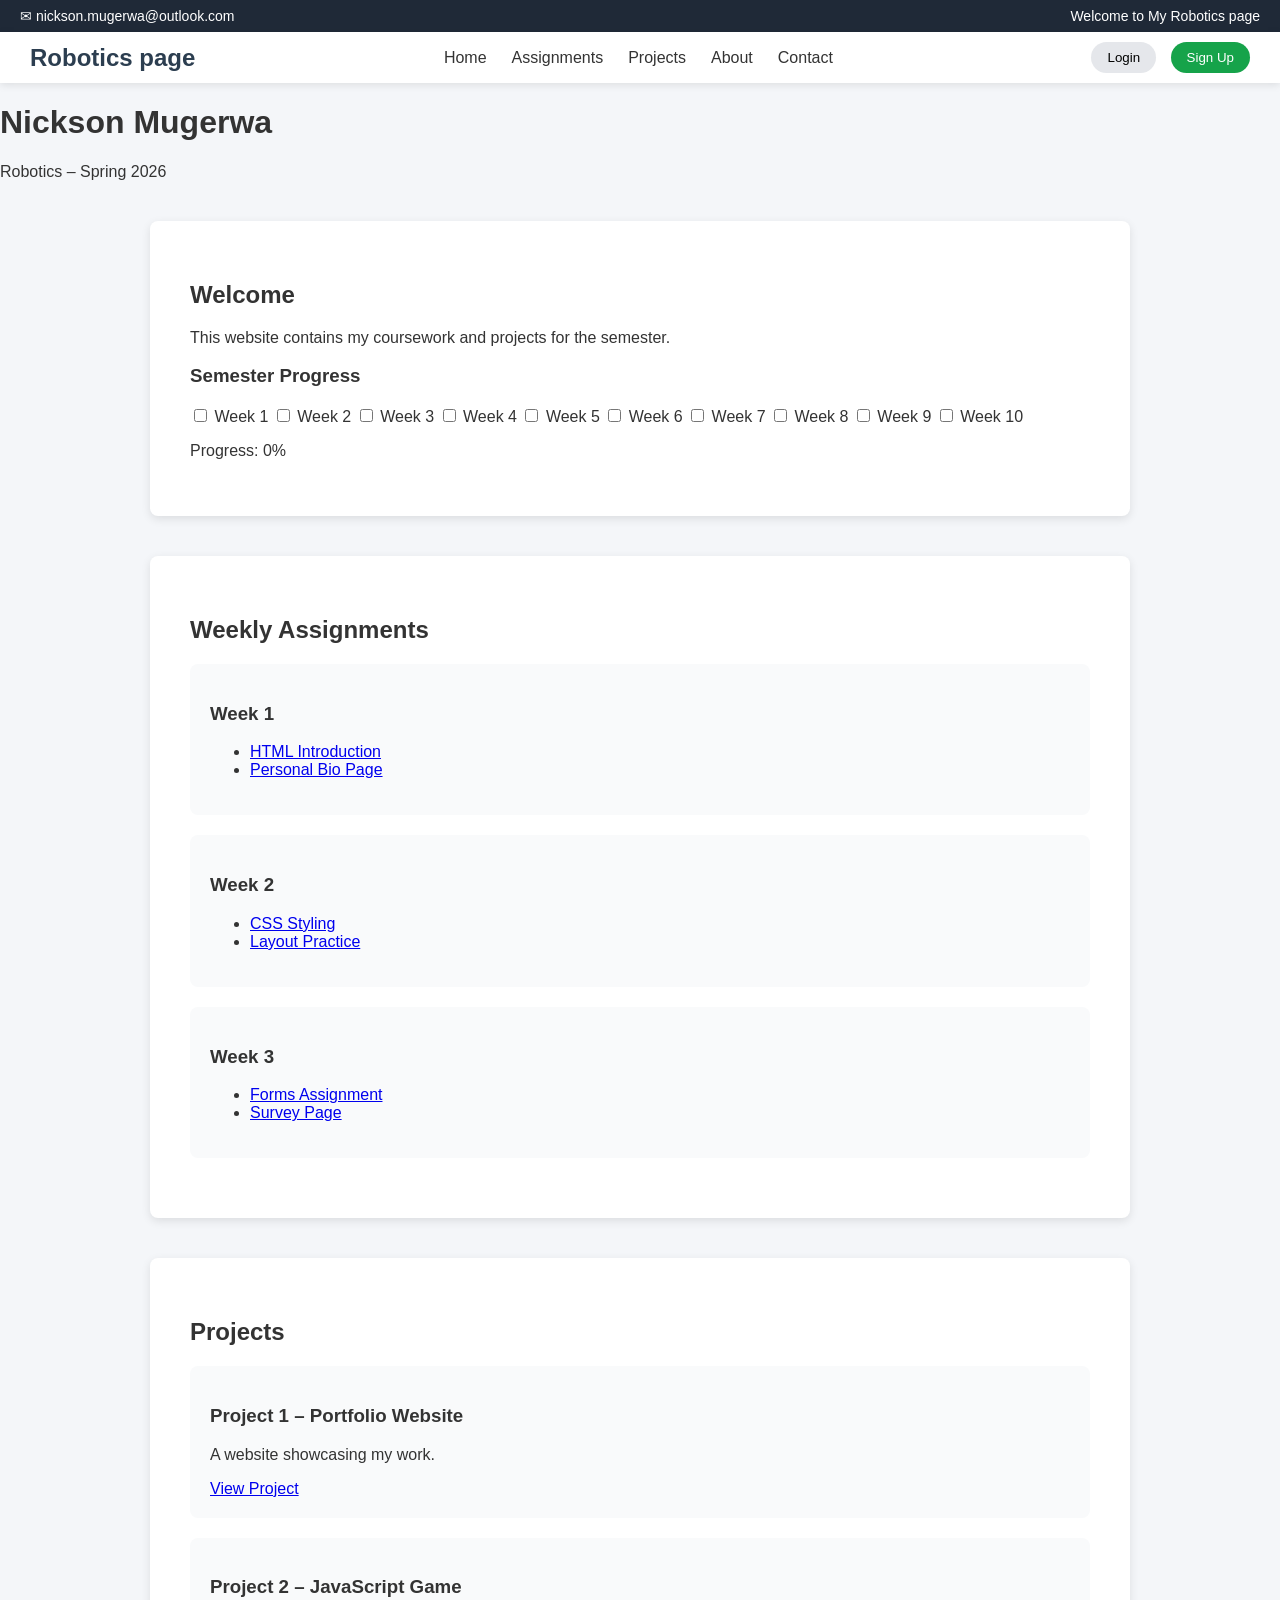
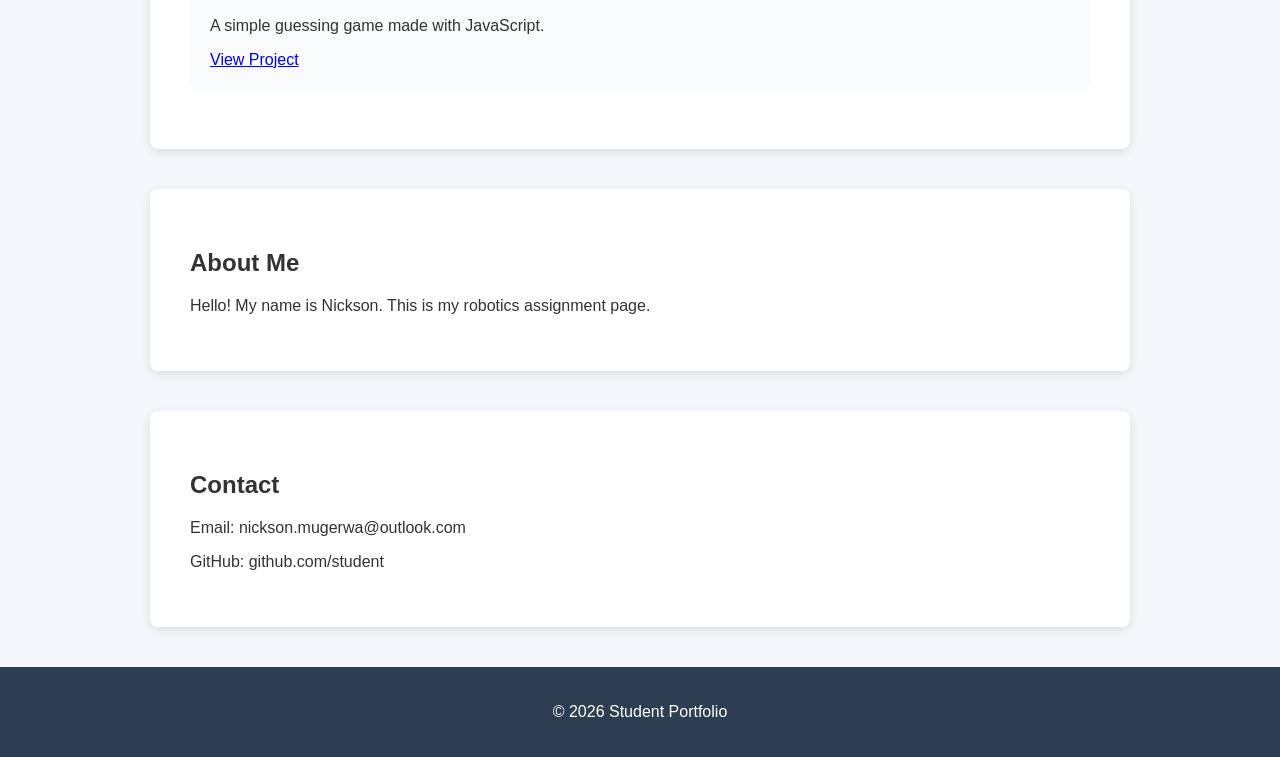
==== index.html @ eab3a50a "Update index.html" ====
<!DOCTYPE html>
<html lang="en">

<head>
<meta charset="UTF-8">
<meta name="viewport" content="width=device-width, initial-scale=1.0">

<title>Student Semester Portfolio</title>

<link rel="stylesheet" href="styles.css">

<link href="https://fonts.googleapis.com/css2?family=Poppins:wght@300;400;600&display=swap" rel="stylesheet">

</head>

<body>

<!-- Top Info Bar -->

<div class="top-bar">
<!--<span>📞 +1 222 467 513</span>-->
<span>✉ nickson.mugerwa@outlook.com</span>
<span class="welcome">Welcome to My Robotics page</span>
</div>


<!-- Main Navigation Bar -->

<nav class="main-nav">

<div class="nav-left">
<h2 class="logo">Robotics page</h2>
</div>

<ul class="nav-menu">
<li><a href="#home">Home</a></li>
<li><a href="#assignments">Assignments</a></li>
<li><a href="#projects">Projects</a></li>
<li><a href="#about">About</a></li>
<li><a href="#contact">Contact</a></li>
</ul>

<div class="nav-right">
<button class="login">Login</button>
<button class="signup">Sign Up</button>
</div>

</nav>


<!-- Header -->

<header>

<h1>Nickson Mugerwa</h1>
<p>Robotics – Spring 2026</p>

</header>



<!-- Home Section -->

<section id="home">

<h2>Welcome</h2>

<p>This website contains my coursework and projects for the semester.</p>

<div class="progress-box">

<h3>Semester Progress</h3>

<label><input type="checkbox" class="progress"> Week 1</label>
<label><input type="checkbox" class="progress"> Week 2</label>
<label><input type="checkbox" class="progress"> Week 3</label>
<label><input type="checkbox" class="progress"> Week 4</label>
<label><input type="checkbox" class="progress"> Week 5</label>
<label><input type="checkbox" class="progress"> Week 6</label>
<label><input type="checkbox" class="progress"> Week 7</label>
<label><input type="checkbox" class="progress"> Week 8</label>
<label><input type="checkbox" class="progress"> Week 9</label>
<label><input type="checkbox" class="progress"> Week 10</label>
  
<p id="progressText">Progress: 0%</p>

</div>

</section>



<!-- Assignments -->

<section id="assignments">

<h2>Weekly Assignments</h2>

<div class="assignment">

<h3>Week 1</h3>

<ul>
<li><a href="#">HTML Introduction</a></li>
<li><a href="#">Personal Bio Page</a></li>
</ul>

</div>


<div class="assignment">

<h3>Week 2</h3>

<ul>
<li><a href="#">CSS Styling</a></li>
<li><a href="#">Layout Practice</a></li>
</ul>

</div>


<div class="assignment">

<h3>Week 3</h3>

<ul>
<li><a href="#">Forms Assignment</a></li>
<li><a href="#">Survey Page</a></li>
</ul>

</div>

</section>



<!-- Projects -->

<section id="projects">

<h2>Projects</h2>

<div class="project">

<h3>Project 1 – Portfolio Website</h3>

<p>A website showcasing my work.</p>

<a href="#">View Project</a>

</div>


<div class="project">

<h3>Project 2 – JavaScript Game</h3>

<p>A simple guessing game made with JavaScript.</p>

<a href="#">View Project</a>

</div>

</section>



<!-- About -->

<section id="about">

<h2>About Me</h2>

<p>
Hello! My name is Nickson.
This is my robotics assignment page.
</p>

</section>



<!-- Contact -->

<section id="contact">

<h2>Contact</h2>

<p>Email: nickson.mugerwa@outlook.com</p>
<p>GitHub: github.com/student</p>

</section>



<!-- Footer -->

<footer>

<p>© 2026 Student Portfolio</p>

</footer>



<script src="script.js"></script>

</body>

</html>
---- styles.css ----
body{
font-family: Arial, sans-serif;
margin:0;
background:#f4f6f9;
color:#333;
}

/* Top info bar */

.top-bar{
background:#1f2937;
color:white;
padding:8px 20px;
display:flex;
justify-content:space-between;
font-size:14px;
}

/* Main navigation */

.main-nav{
display:flex;
align-items:center;
justify-content:space-between;
background:white;
padding:10px 30px;
box-shadow:0 2px 8px rgba(0,0,0,0.1);
}

/* Logo */

.logo{
color:#2c3e50;
margin:0;
}

/* Menu */

.nav-menu{
list-style:none;
display:flex;
gap:25px;
margin:0;
padding:0;
}

.nav-menu a{
text-decoration:none;
color:#333;
font-weight:500;
}

.nav-menu a:hover{
color:#2563eb;
}

/* Right buttons */

.nav-right button{
margin-left:10px;
padding:8px 16px;
border:none;
border-radius:20px;
cursor:pointer;
}

.login{
background:#e5e7eb;
}

.signup{
background:#16a34a;
color:white;
}

/* Sections */

section{
padding:40px;
max-width:900px;
margin:40px auto;
background:white;
border-radius:8px;
box-shadow:0 3px 10px rgba(0,0,0,0.1);
}

/* Cards */

.assignment, .project{
background:#f9fafb;
padding:20px;
margin-bottom:20px;
border-radius:8px;
}

/* Footer */

footer{
text-align:center;
padding:20px;
background:#2c3e50;
color:white;
margin-top:40px;
}
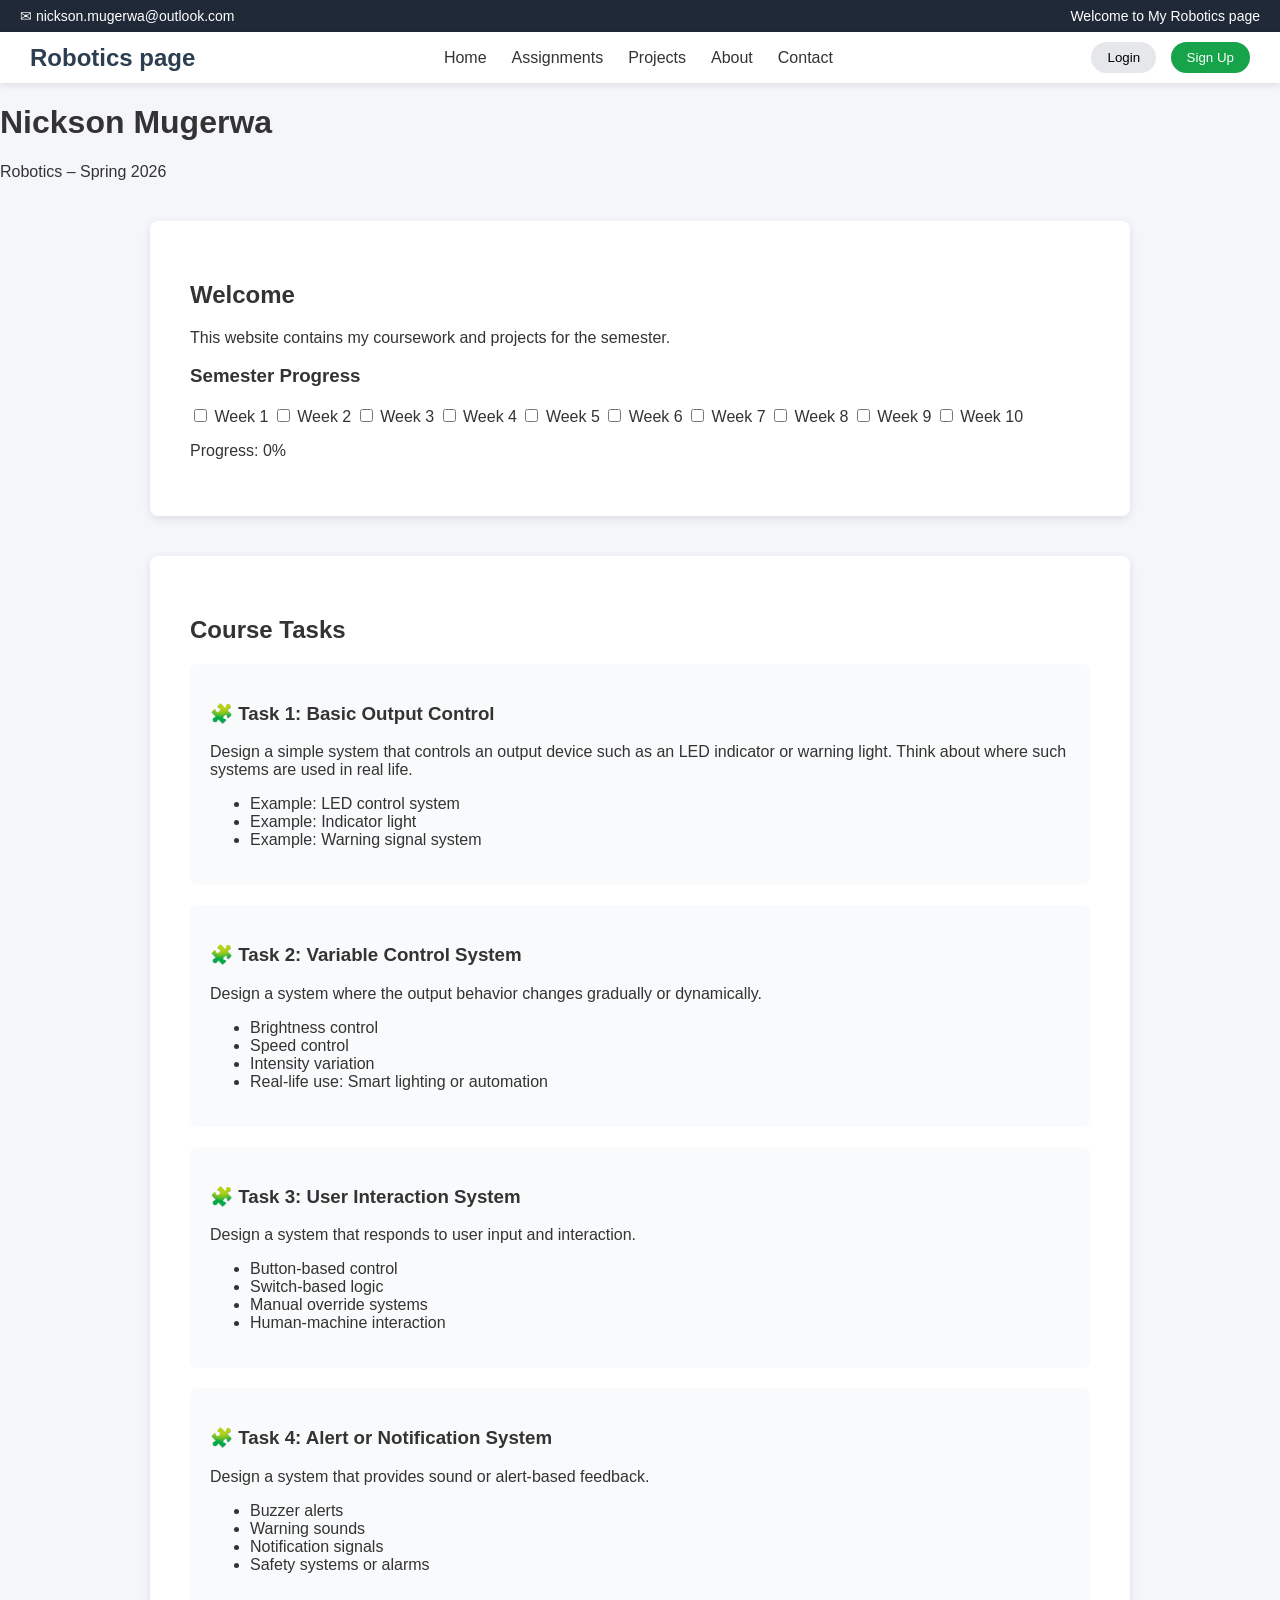
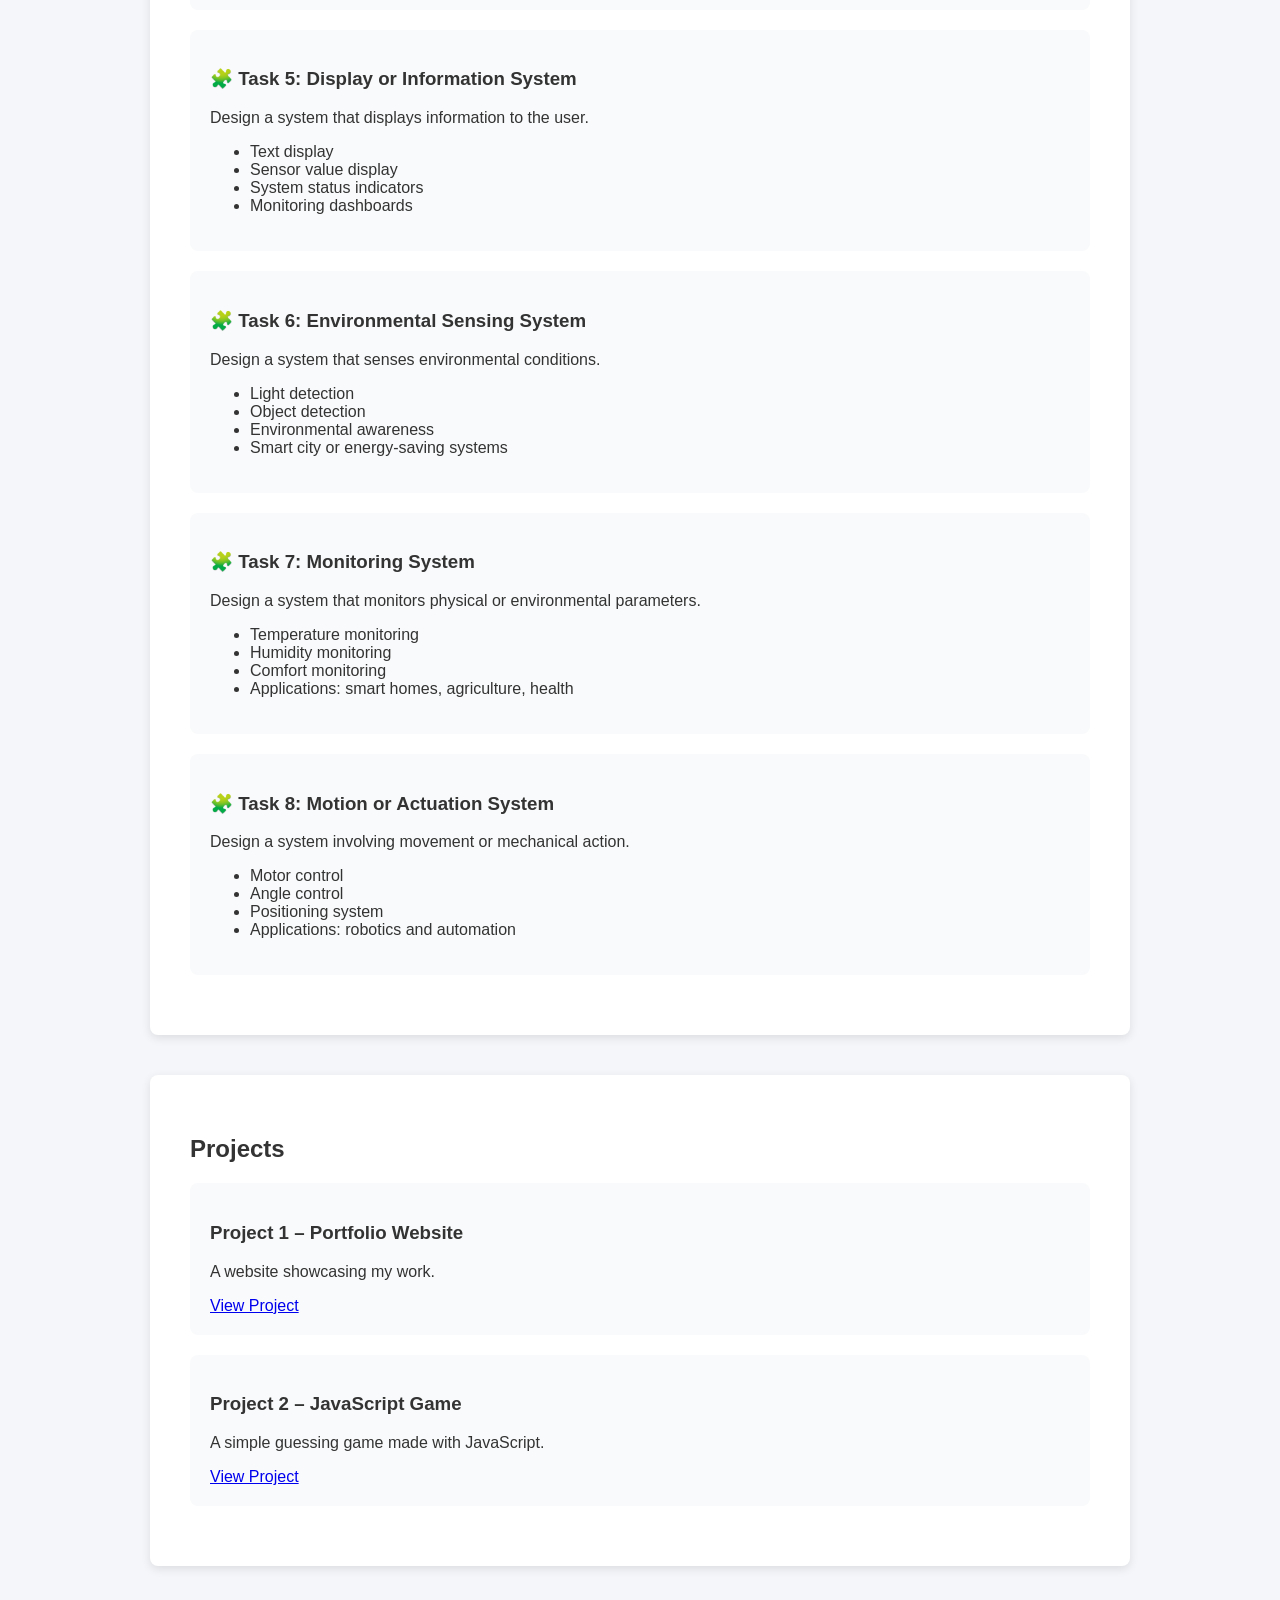
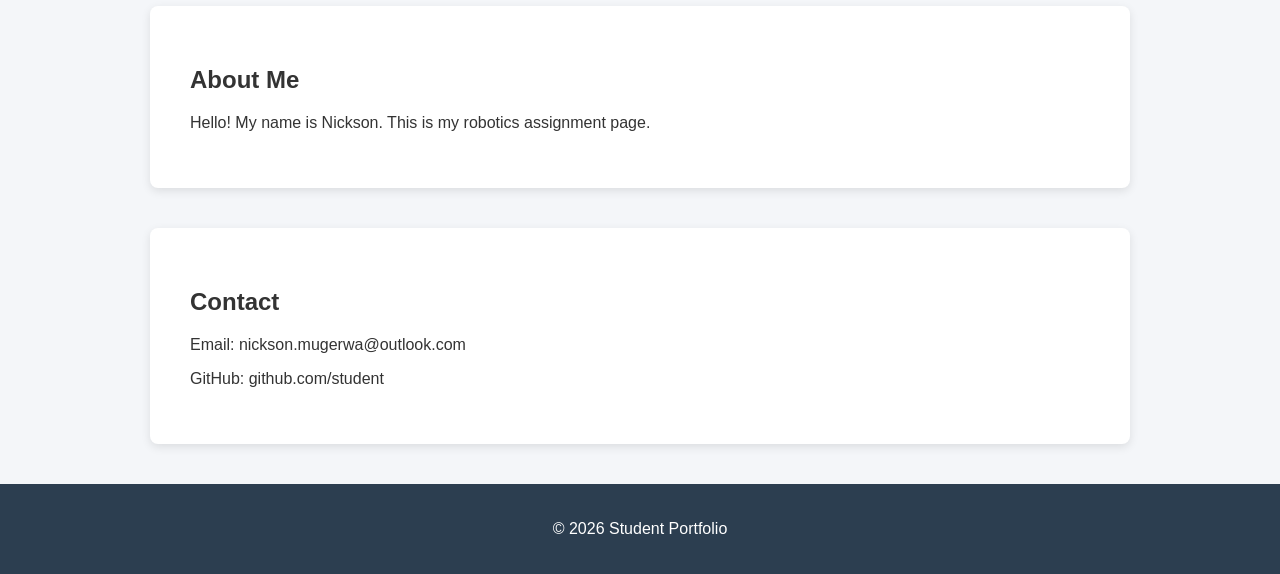
==== commit 671bd329: "Update index.html" ====
--- a/index.html
+++ b/index.html
@@ -94,45 +94,159 @@
 
 <section id="assignments">
 
-<h2>Weekly Assignments</h2>
-
-<div class="assignment">
-
-<h3>Week 1</h3>
-
-<ul>
-<li><a href="#">HTML Introduction</a></li>
-<li><a href="#">Personal Bio Page</a></li>
-</ul>
-
-</div>
-
-
-<div class="assignment">
-
-<h3>Week 2</h3>
-
-<ul>
-<li><a href="#">CSS Styling</a></li>
-<li><a href="#">Layout Practice</a></li>
-</ul>
-
-</div>
-
-
-<div class="assignment">
-
-<h3>Week 3</h3>
-
-<ul>
-<li><a href="#">Forms Assignment</a></li>
-<li><a href="#">Survey Page</a></li>
-</ul>
-
-</div>
-
-</section>
-
+<h2>Course Tasks</h2>
+
+<div class="assignment">
+
+<h3>🧩 Task 1: Basic Output Control</h3>
+
+<p>
+Design a simple system that controls an output device such as an LED indicator or warning light.
+Think about where such systems are used in real life.
+</p>
+
+<ul>
+<li>Example: LED control system</li>
+<li>Example: Indicator light</li>
+<li>Example: Warning signal system</li>
+</ul>
+
+</div>
+
+
+
+<div class="assignment">
+
+<h3>🧩 Task 2: Variable Control System</h3>
+
+<p>
+Design a system where the output behavior changes gradually or dynamically.
+</p>
+
+<ul>
+<li>Brightness control</li>
+<li>Speed control</li>
+<li>Intensity variation</li>
+<li>Real-life use: Smart lighting or automation</li>
+</ul>
+
+</div>
+
+
+
+<div class="assignment">
+
+<h3>🧩 Task 3: User Interaction System</h3>
+
+<p>
+Design a system that responds to user input and interaction.
+</p>
+
+<ul>
+<li>Button-based control</li>
+<li>Switch-based logic</li>
+<li>Manual override systems</li>
+<li>Human-machine interaction</li>
+</ul>
+
+</div>
+
+
+
+<div class="assignment">
+
+<h3>🧩 Task 4: Alert or Notification System</h3>
+
+<p>
+Design a system that provides sound or alert-based feedback.
+</p>
+
+<ul>
+<li>Buzzer alerts</li>
+<li>Warning sounds</li>
+<li>Notification signals</li>
+<li>Safety systems or alarms</li>
+</ul>
+
+</div>
+
+
+
+<div class="assignment">
+
+<h3>🧩 Task 5: Display or Information System</h3>
+
+<p>
+Design a system that displays information to the user.
+</p>
+
+<ul>
+<li>Text display</li>
+<li>Sensor value display</li>
+<li>System status indicators</li>
+<li>Monitoring dashboards</li>
+</ul>
+
+</div>
+
+
+
+<div class="assignment">
+
+<h3>🧩 Task 6: Environmental Sensing System</h3>
+
+<p>
+Design a system that senses environmental conditions.
+</p>
+
+<ul>
+<li>Light detection</li>
+<li>Object detection</li>
+<li>Environmental awareness</li>
+<li>Smart city or energy-saving systems</li>
+</ul>
+
+</div>
+
+
+
+<div class="assignment">
+
+<h3>🧩 Task 7: Monitoring System</h3>
+
+<p>
+Design a system that monitors physical or environmental parameters.
+</p>
+
+<ul>
+<li>Temperature monitoring</li>
+<li>Humidity monitoring</li>
+<li>Comfort monitoring</li>
+<li>Applications: smart homes, agriculture, health</li>
+</ul>
+
+</div>
+
+
+
+<div class="assignment">
+
+<h3>🧩 Task 8: Motion or Actuation System</h3>
+
+<p>
+Design a system involving movement or mechanical action.
+</p>
+
+<ul>
+<li>Motor control</li>
+<li>Angle control</li>
+<li>Positioning system</li>
+<li>Applications: robotics and automation</li>
+</ul>
+
+</div>
+
+</section>
 
 
 <!-- Projects -->
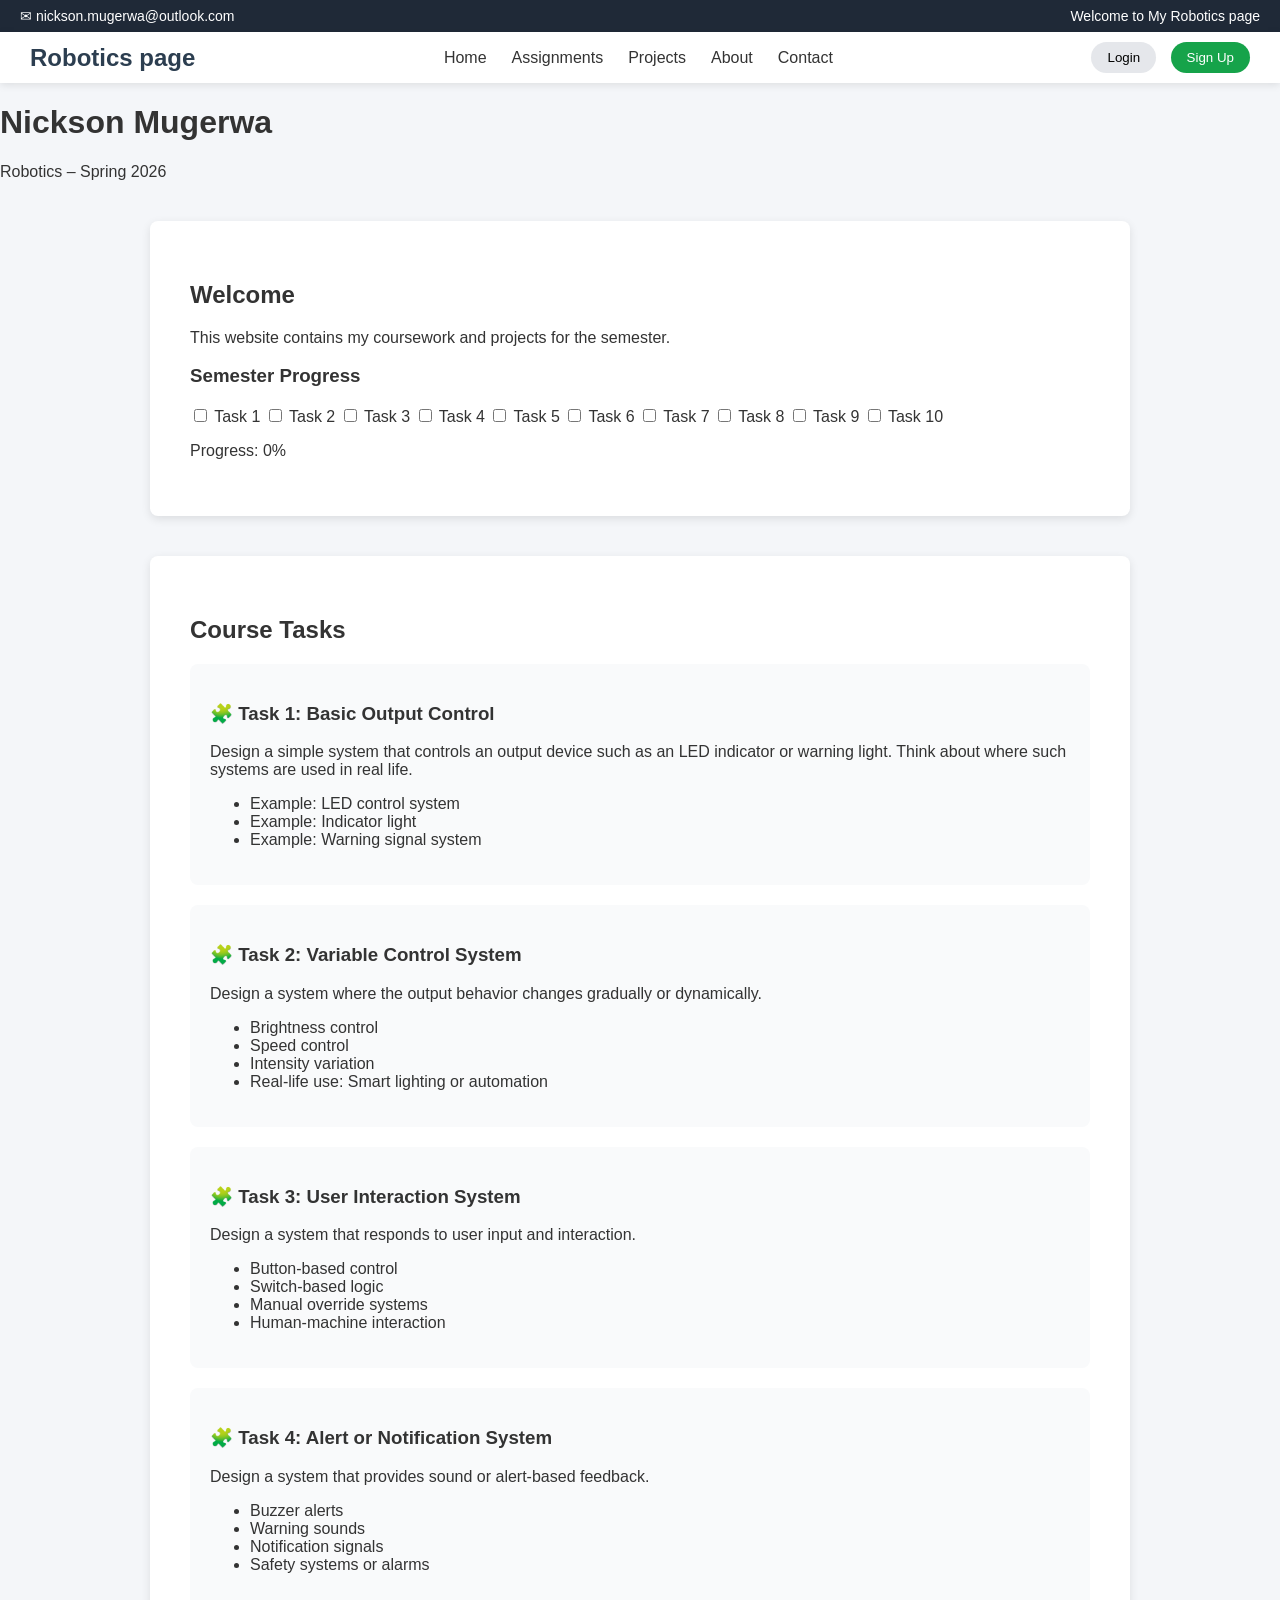
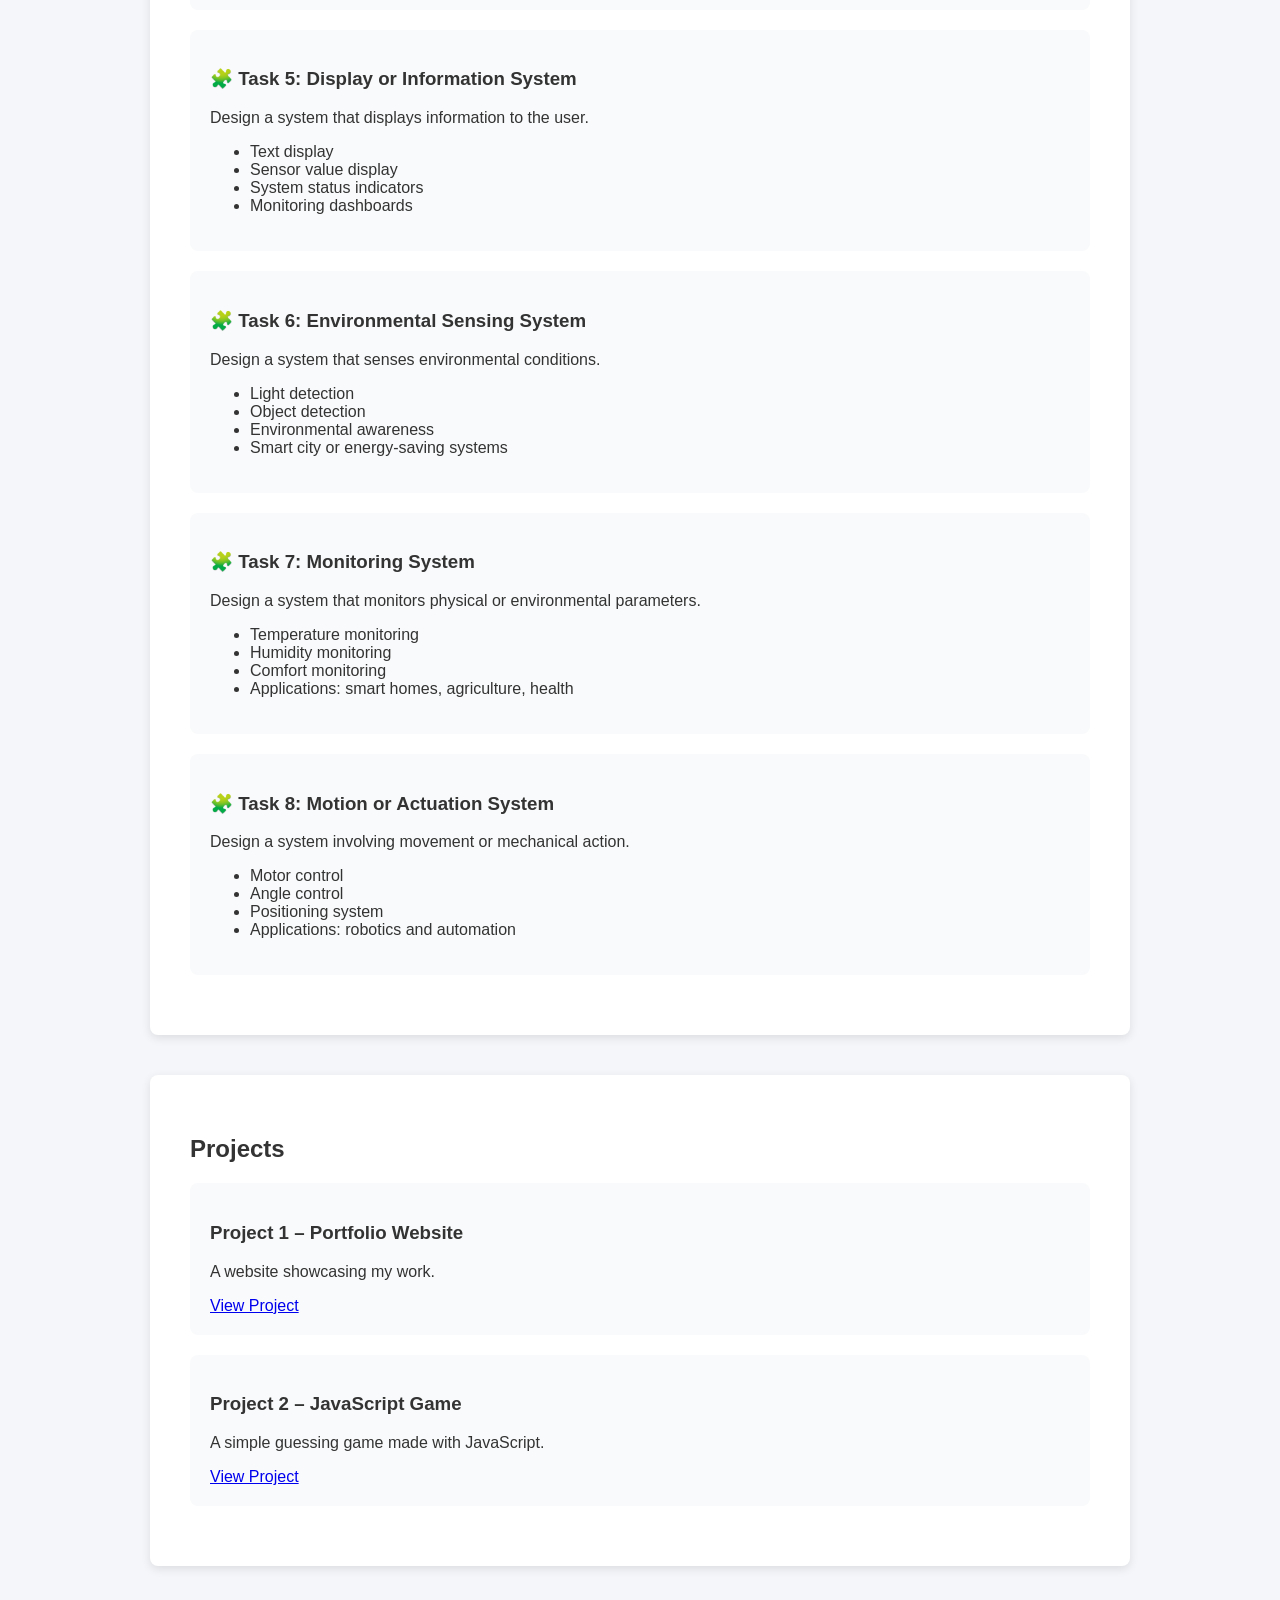
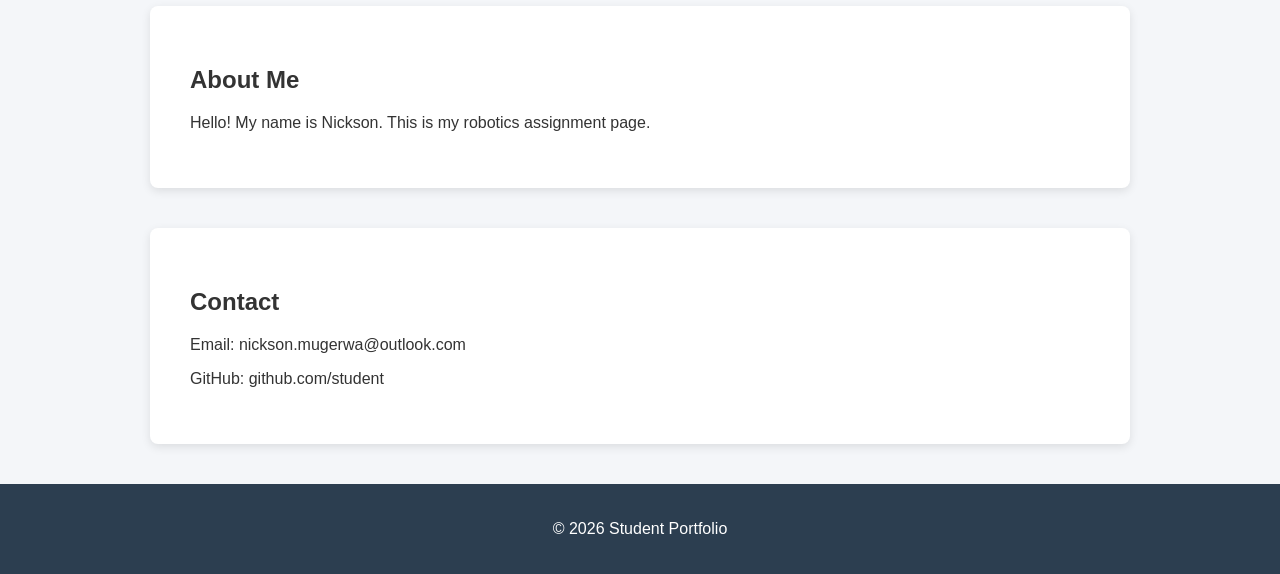
==== commit 6cd7f28f: "Update index.html" ====
--- a/index.html
+++ b/index.html
@@ -71,16 +71,16 @@
 
 <h3>Semester Progress</h3>
 
-<label><input type="checkbox" class="progress"> Week 1</label>
-<label><input type="checkbox" class="progress"> Week 2</label>
-<label><input type="checkbox" class="progress"> Week 3</label>
-<label><input type="checkbox" class="progress"> Week 4</label>
-<label><input type="checkbox" class="progress"> Week 5</label>
-<label><input type="checkbox" class="progress"> Week 6</label>
-<label><input type="checkbox" class="progress"> Week 7</label>
-<label><input type="checkbox" class="progress"> Week 8</label>
-<label><input type="checkbox" class="progress"> Week 9</label>
-<label><input type="checkbox" class="progress"> Week 10</label>
+<label><input type="checkbox" class="progress"> Task 1</label>
+<label><input type="checkbox" class="progress"> Task 2</label>
+<label><input type="checkbox" class="progress"> Task 3</label>
+<label><input type="checkbox" class="progress"> Task 4</label>
+<label><input type="checkbox" class="progress"> Task 5</label>
+<label><input type="checkbox" class="progress"> Task 6</label>
+<label><input type="checkbox" class="progress"> Task 7</label>
+<label><input type="checkbox" class="progress"> Task 8</label>
+<label><input type="checkbox" class="progress"> Task 9</label>
+<label><input type="checkbox" class="progress"> Task 10</label>
   
 <p id="progressText">Progress: 0%</p>
 
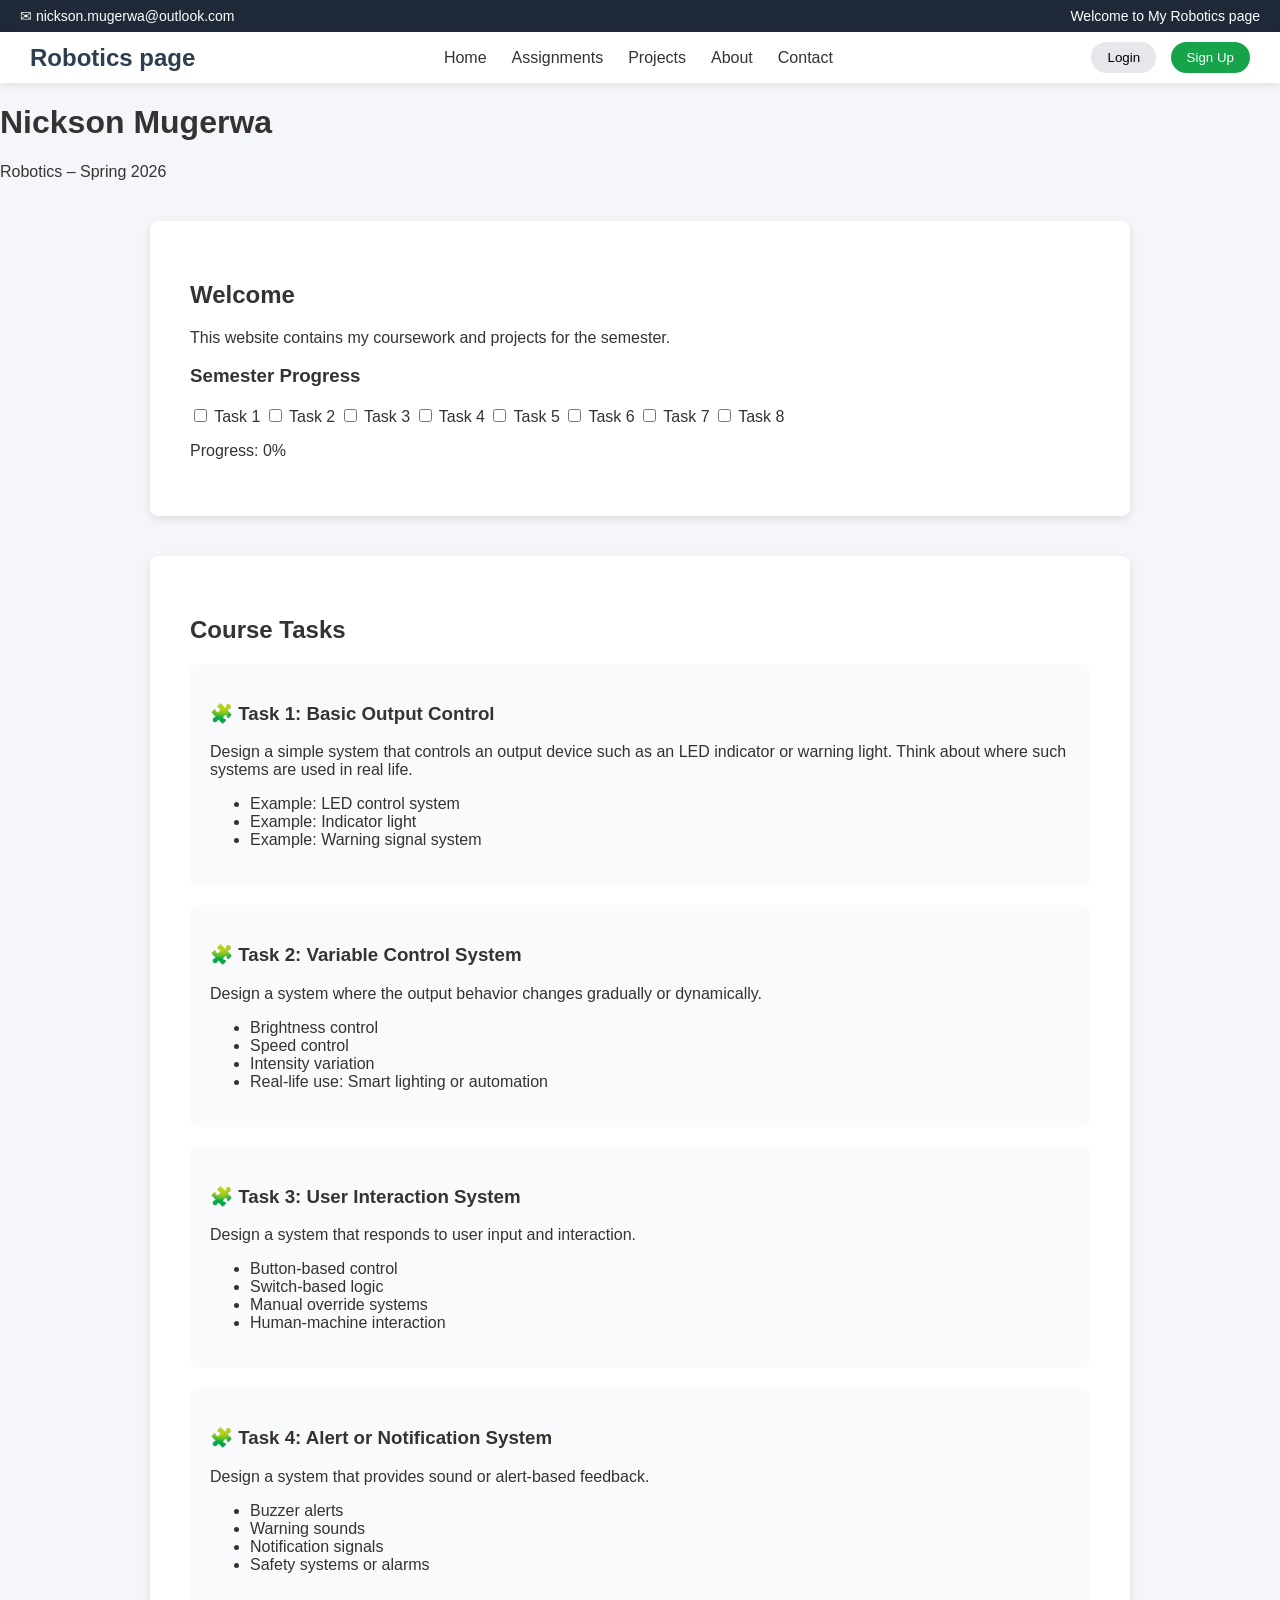
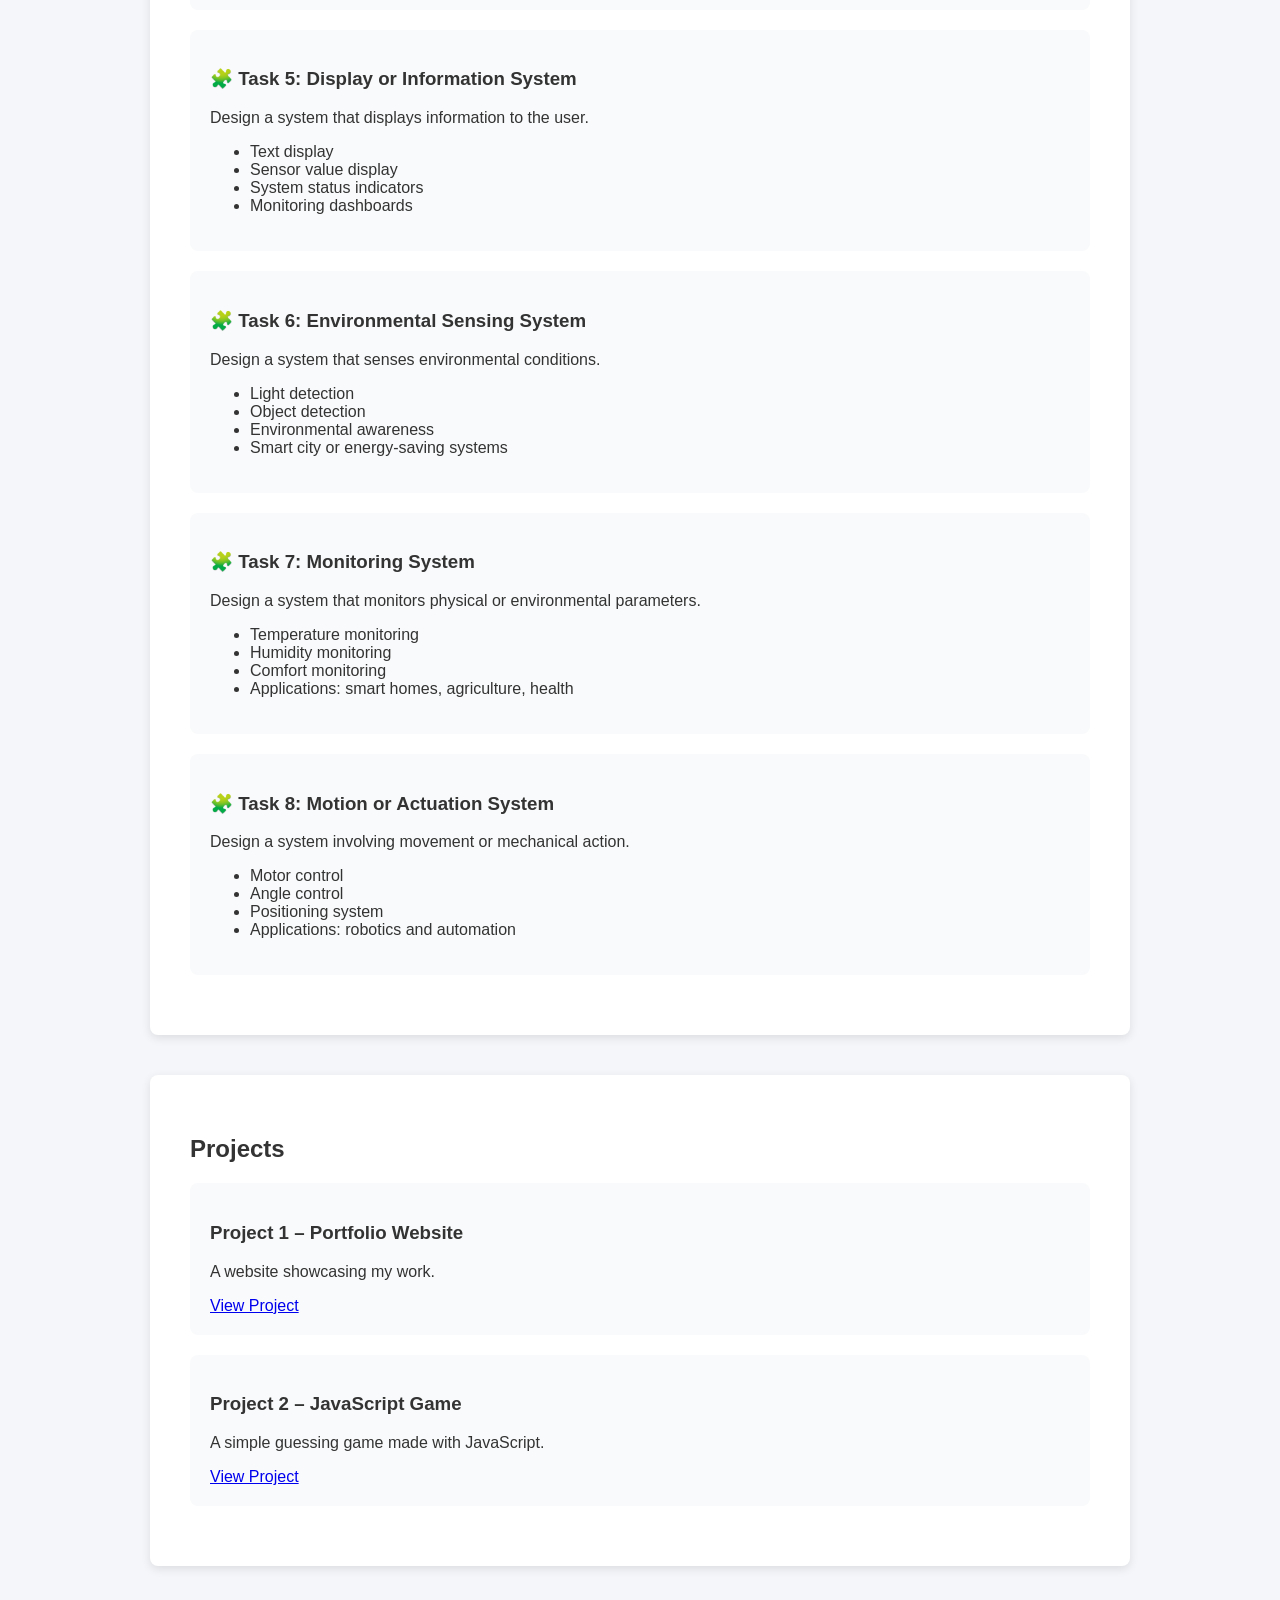
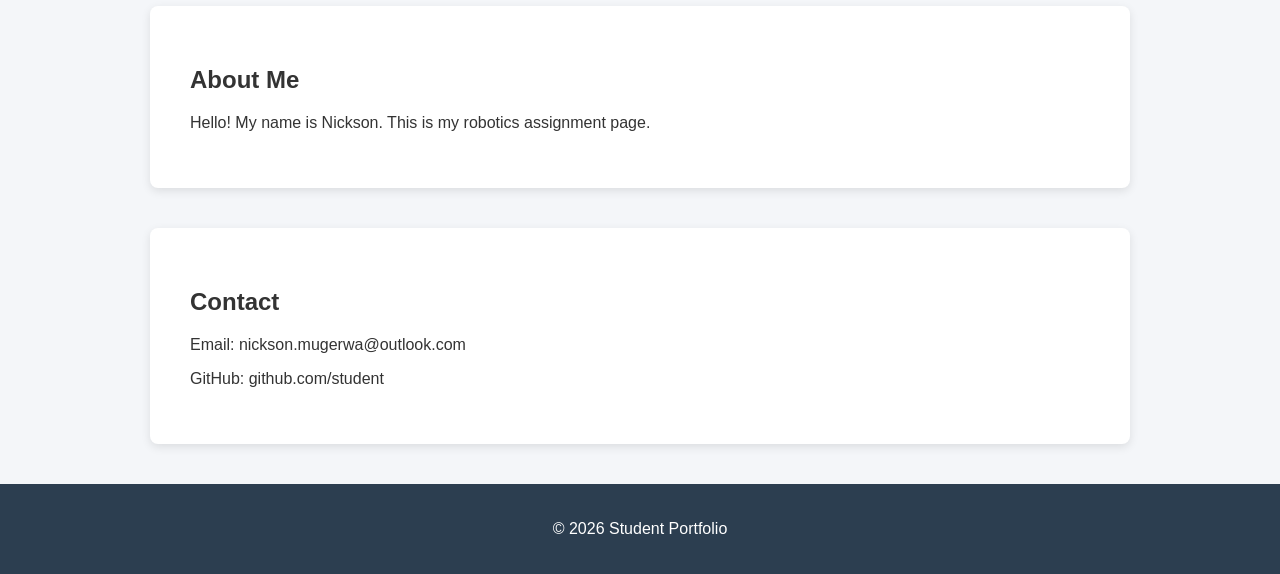
==== commit 0aaab5cb: "Update index.html" ====
--- a/index.html
+++ b/index.html
@@ -71,16 +71,14 @@
 
 <h3>Semester Progress</h3>
 
-<label><input type="checkbox" class="progress"> Task 1</label>
-<label><input type="checkbox" class="progress"> Task 2</label>
-<label><input type="checkbox" class="progress"> Task 3</label>
-<label><input type="checkbox" class="progress"> Task 4</label>
-<label><input type="checkbox" class="progress"> Task 5</label>
-<label><input type="checkbox" class="progress"> Task 6</label>
-<label><input type="checkbox" class="progress"> Task 7</label>
-<label><input type="checkbox" class="progress"> Task 8</label>
-<label><input type="checkbox" class="progress"> Task 9</label>
-<label><input type="checkbox" class="progress"> Task 10</label>
+<label><input type="checkbox" class="progress id = "week1""> Task 1</label>
+<label><input type="checkbox" class="progress"id = "week2"> Task 2</label>
+<label><input type="checkbox" class="progress" id = "week3"> Task 3</label>
+<label><input type="checkbox" class="progress" id = "week4"> Task 4</label>
+<label><input type="checkbox" class="progress" id = "week5"> Task 5</label>
+<label><input type="checkbox" class="progress" id = "week6"> Task 6</label>
+<label><input type="checkbox" class="progress" id ="week7"> Task 7</label>
+<label><input type="checkbox" class="progress" id = "week8"> Task 8</label>
   
 <p id="progressText">Progress: 0%</p>
 
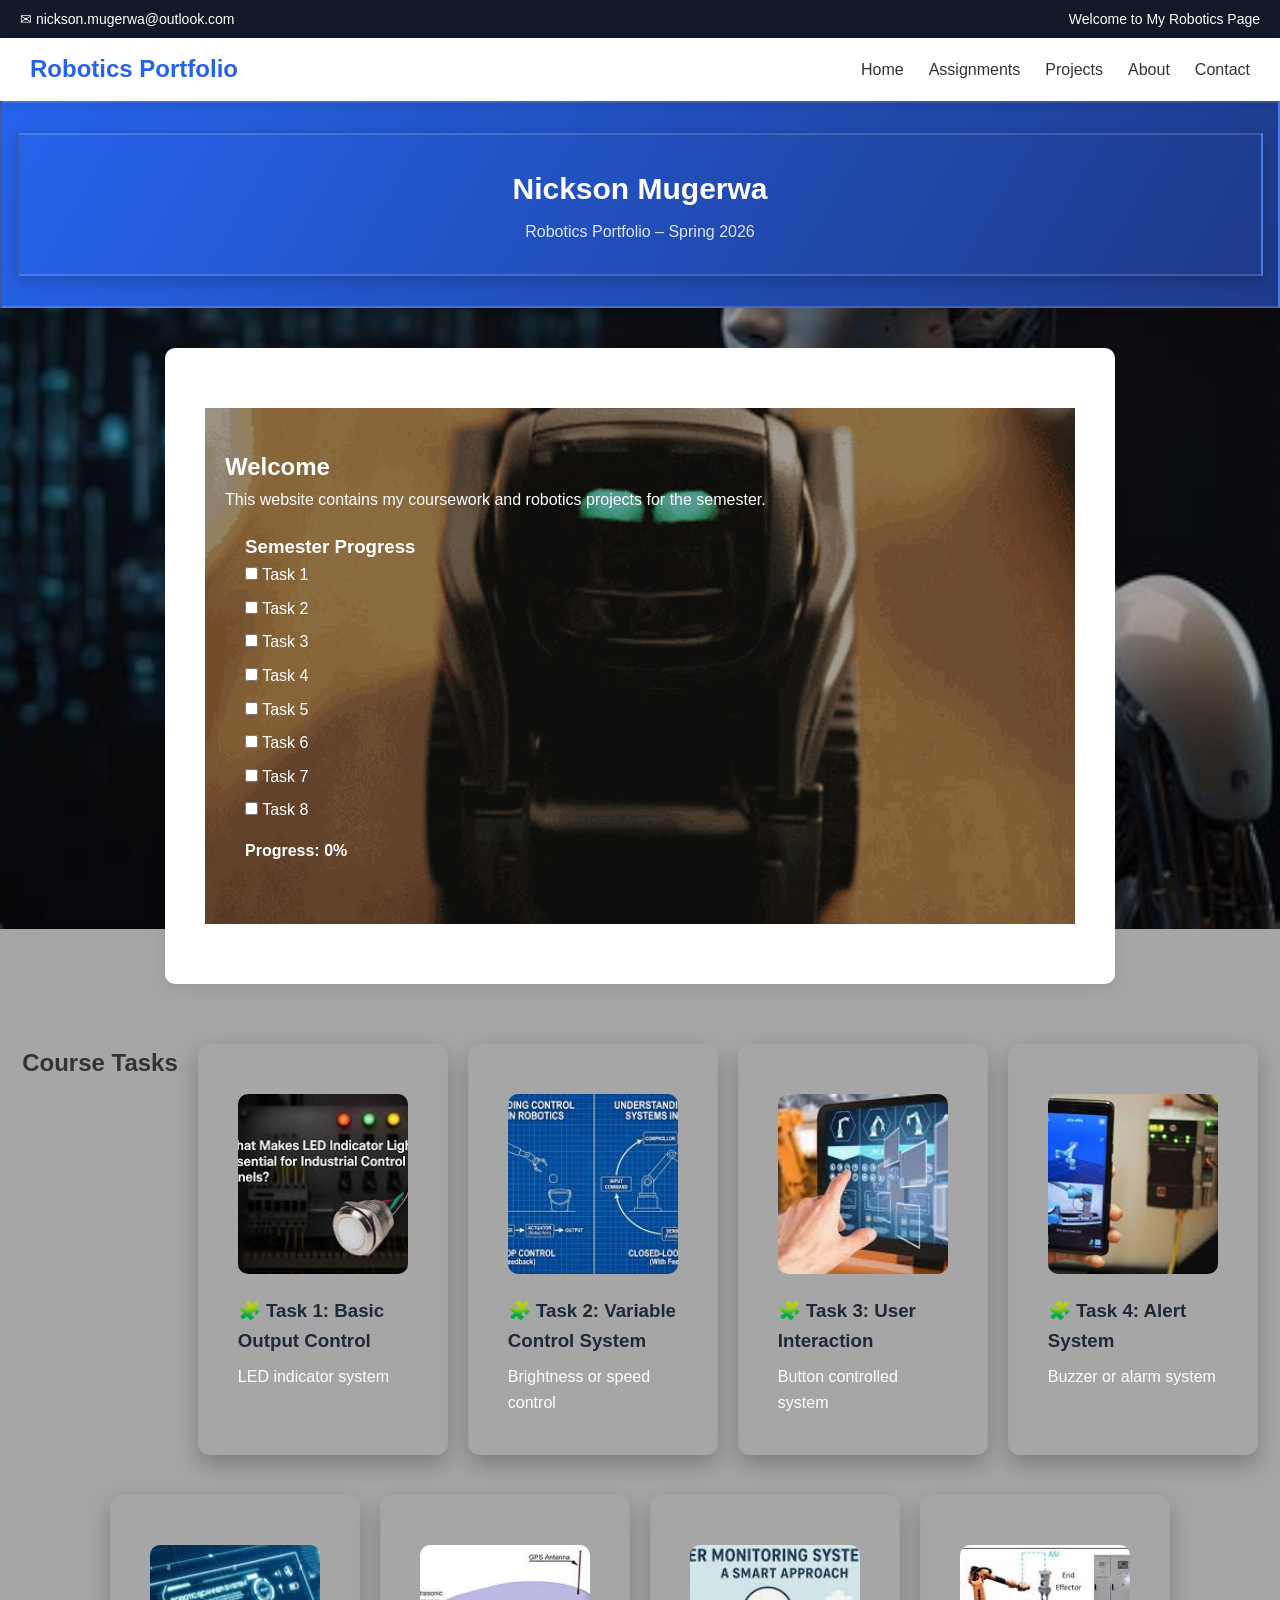
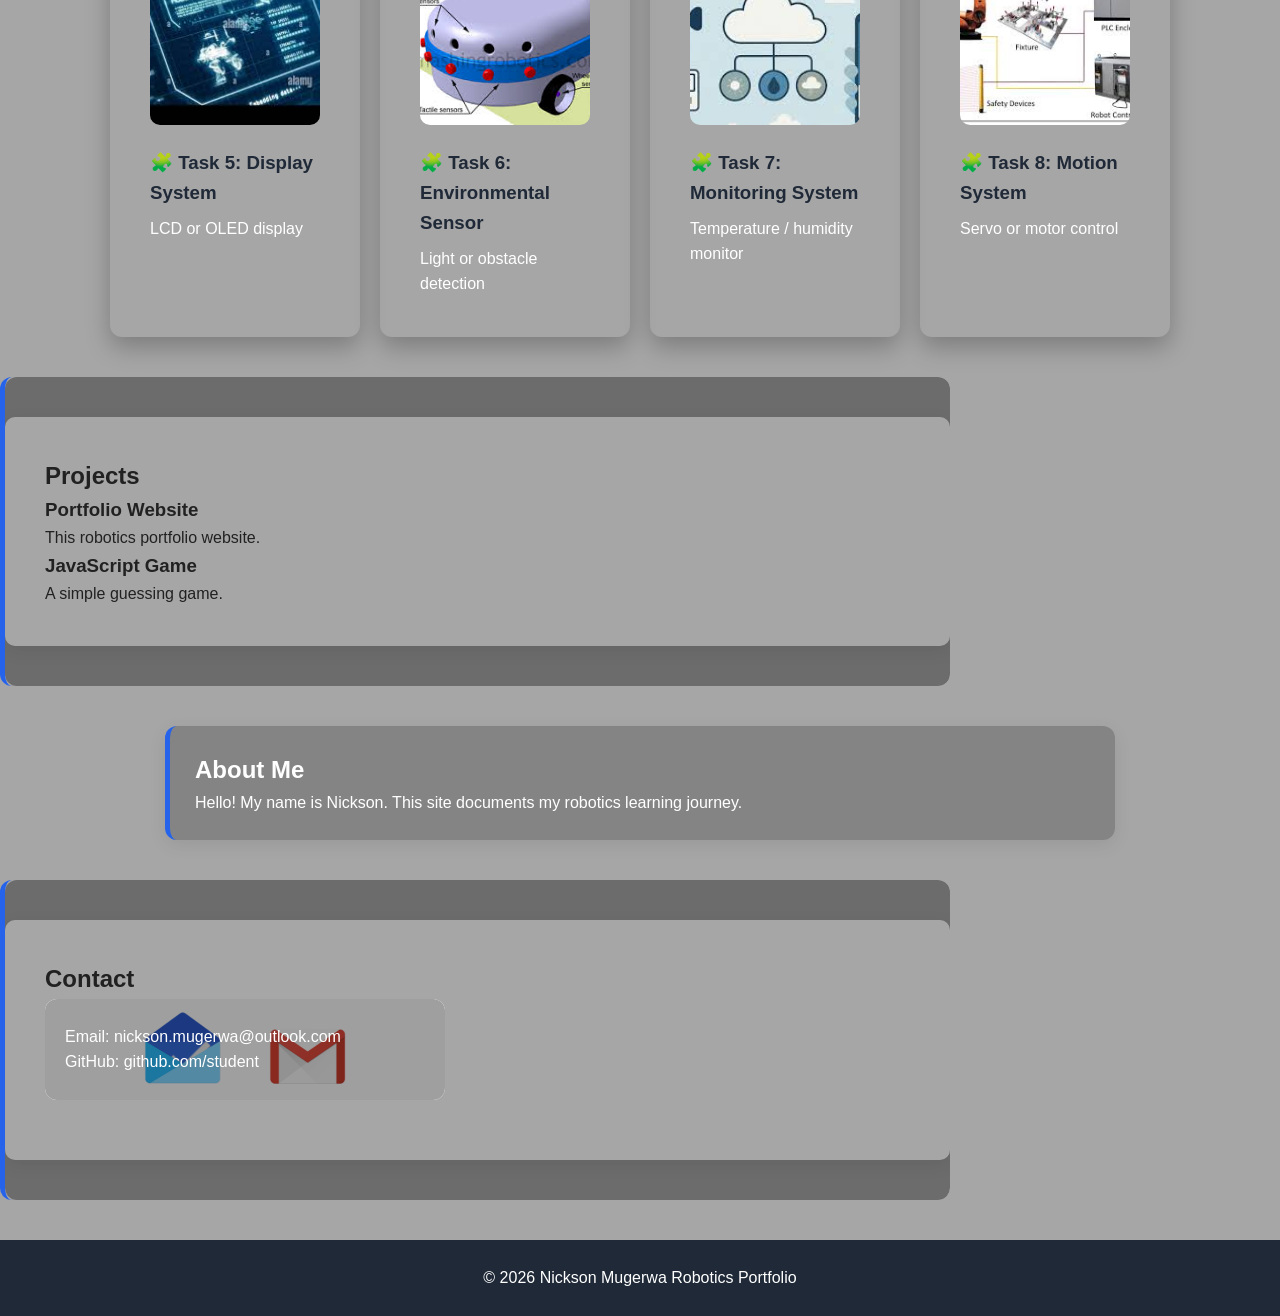
==== commit bb21d108: "The whole site /portfolio has been updated and new features have been added" ====
--- a/index.html
+++ b/index.html
@@ -4,34 +4,31 @@
 <head>
 <meta charset="UTF-8">
 <meta name="viewport" content="width=device-width, initial-scale=1.0">
-
-<title>Student Semester Portfolio</title>
+<title>Nickson Mugerwa – Robotics Portfolio</title>
 
 <link rel="stylesheet" href="styles.css">
-
 <link href="https://fonts.googleapis.com/css2?family=Poppins:wght@300;400;600&display=swap" rel="stylesheet">
-
 </head>
 
 <body>
 
-<!-- Top Info Bar -->
-
 <div class="top-bar">
-<!--<span>📞 +1 222 467 513</span>-->
 <span>✉ nickson.mugerwa@outlook.com</span>
-<span class="welcome">Welcome to My Robotics page</span>
+<span class="welcome">Welcome to My Robotics Page</span>
 </div>
-
-
-<!-- Main Navigation Bar -->
 
 <nav class="main-nav">
 
 <div class="nav-left">
-<h2 class="logo">Robotics page</h2>
+<h2 class="logo">Robotics Portfolio</h2>
 </div>
 
+  <!-- Hamburger button -->
+<button class="hamburger" aria-label="Toggle menu">
+<span></span>
+<span></span>
+<span></span>
+ </button>
 <ul class="nav-menu">
 <li><a href="#home">Home</a></li>
 <li><a href="#assignments">Assignments</a></li>
@@ -40,284 +37,150 @@
 <li><a href="#contact">Contact</a></li>
 </ul>
 
-<div class="nav-right">
-<button class="login">Login</button>
-<button class="signup">Sign Up</button>
-</div>
-
 </nav>
 
-
-<!-- Header -->
-
 <header>
-
-<h1>Nickson Mugerwa</h1>
-<p>Robotics – Spring 2026</p>
-
+<header>
+  <h1>Nickson Mugerwa</h1>
+  <p>Robotics Portfolio – Spring 2026</p>
+</header>
 </header>
 
-
-
-<!-- Home Section -->
-
 <section id="home">
-
+<div class = "progress-bg">
 <h2>Welcome</h2>
-
-<p>This website contains my coursework and projects for the semester.</p>
+<p>This website contains my coursework and robotics projects for the semester.</p>
 
 <div class="progress-box">
 
 <h3>Semester Progress</h3>
 
-<label><input type="checkbox" class="progress id = "week1""> Task 1</label>
-<label><input type="checkbox" class="progress"id = "week2"> Task 2</label>
-<label><input type="checkbox" class="progress" id = "week3"> Task 3</label>
-<label><input type="checkbox" class="progress" id = "week4"> Task 4</label>
-<label><input type="checkbox" class="progress" id = "week5"> Task 5</label>
-<label><input type="checkbox" class="progress" id = "week6"> Task 6</label>
-<label><input type="checkbox" class="progress" id ="week7"> Task 7</label>
-<label><input type="checkbox" class="progress" id = "week8"> Task 8</label>
-  
+<label><input type="checkbox" class="progress" id="week1"> Task 1</label>
+<label><input type="checkbox" class="progress" id="week2"> Task 2</label>
+<label><input type="checkbox" class="progress" id="week3"> Task 3</label>
+<label><input type="checkbox" class="progress" id="week4"> Task 4</label>
+<label><input type="checkbox" class="progress" id="week5"> Task 5</label>
+<label><input type="checkbox" class="progress" id="week6"> Task 6</label>
+<label><input type="checkbox" class="progress" id="week7"> Task 7</label>
+<label><input type="checkbox" class="progress" id="week8"> Task 8</label>
+
 <p id="progressText">Progress: 0%</p>
 
+</div>
+</div>
+</section>
+
+
+<section id="assignments">
+
+<h2>Course Tasks</h2>
+
+<a href="pages/task1.html" class="assignment-card">
+<img src="images/task1.jpg" class="task-image">
+<h3>🧩 Task 1: Basic Output Control</h3>
+<p>LED indicator system</p>
+</a>
+
+<a href="pages/task2.html" class="assignment-card">
+<img src="images/task2.jpg" class="task-image">
+<h3>🧩 Task 2: Variable Control System</h3>
+<p>Brightness or speed control</p>
+</a>
+
+<a href="pages/task3.html" class="assignment-card">
+<img src="images/task3.jpg" class="task-image">
+<h3>🧩 Task 3: User Interaction</h3>
+<p>Button controlled system</p>
+</a>
+
+<a href="pages/task4.html" class="assignment-card">
+<img src="images/task4.jpg" class="task-image">
+<h3>🧩 Task 4: Alert System</h3>
+<p>Buzzer or alarm system</p>
+</a>
+
+<a href="pages/task5.html" class="assignment-card">
+<img src="images/task5.jpg" class="task-image">
+<h3>🧩 Task 5: Display System</h3>
+<p>LCD or OLED display</p>
+</a>
+
+<a href="pages/task6.html" class="assignment-card">
+<img src="images/task6.jpg" class="task-image">
+<h3>🧩 Task 6: Environmental Sensor</h3>
+<p>Light or obstacle detection</p>
+</a>
+
+<a href="pages/task7.html" class="assignment-card">
+<img src="images/task7.jpg" class="task-image">
+<h3>🧩 Task 7: Monitoring System</h3>
+<p>Temperature / humidity monitor</p>
+</a>
+
+<a href="pages/task8.html" class="assignment-card">
+<img src="images/task8.jpg" class="task-image">
+<h3>🧩 Task 8: Motion System</h3>
+<p>Servo or motor control</p>
+</a>
+
+</section>
+
+<div class = "project-bg">
+<section id="projects">
+
+<h2>Projects</h2>
+
+<!--<div class = "project-bg">-->
+<div class="project">
+<h3>Portfolio Website</h3>
+<p>This robotics portfolio website.</p>
+<!--</div>-->
+</div>
+
+<!--<div class="project-bg">-->
+<div class="project">
+<h3>JavaScript Game</h3>
+<p>A simple guessing game.</p>
+</div>
 </div>
 
 </section>
 
 
+<section id="about">
+<h2>About Me</h2>
+<p>Hello! My name is Nickson. This site documents my robotics learning journey.</p>
+</section>
 
-<!-- Assignments -->
-
-<section id="assignments">
-
-<h2>Course Tasks</h2>
-
-<div class="assignment">
-
-<h3>🧩 Task 1: Basic Output Control</h3>
-
-<p>
-Design a simple system that controls an output device such as an LED indicator or warning light.
-Think about where such systems are used in real life.
-</p>
-
-<ul>
-<li>Example: LED control system</li>
-<li>Example: Indicator light</li>
-<li>Example: Warning signal system</li>
-</ul>
-
+<div class = "project-bg">
+<section id="contact">
+<h2>Contact</h2>
+<div class="contact-bg">
+<p>Email: nickson.mugerwa@outlook.com</p>
+<p>GitHub: github.com/student</p>
+</div class>
+</section>
 </div>
 
 
-
-<div class="assignment">
-
-<h3>🧩 Task 2: Variable Control System</h3>
-
-<p>
-Design a system where the output behavior changes gradually or dynamically.
-</p>
-
-<ul>
-<li>Brightness control</li>
-<li>Speed control</li>
-<li>Intensity variation</li>
-<li>Real-life use: Smart lighting or automation</li>
-</ul>
-
-</div>
-
-
-
-<div class="assignment">
-
-<h3>🧩 Task 3: User Interaction System</h3>
-
-<p>
-Design a system that responds to user input and interaction.
-</p>
-
-<ul>
-<li>Button-based control</li>
-<li>Switch-based logic</li>
-<li>Manual override systems</li>
-<li>Human-machine interaction</li>
-</ul>
-
-</div>
-
-
-
-<div class="assignment">
-
-<h3>🧩 Task 4: Alert or Notification System</h3>
-
-<p>
-Design a system that provides sound or alert-based feedback.
-</p>
-
-<ul>
-<li>Buzzer alerts</li>
-<li>Warning sounds</li>
-<li>Notification signals</li>
-<li>Safety systems or alarms</li>
-</ul>
-
-</div>
-
-
-
-<div class="assignment">
-
-<h3>🧩 Task 5: Display or Information System</h3>
-
-<p>
-Design a system that displays information to the user.
-</p>
-
-<ul>
-<li>Text display</li>
-<li>Sensor value display</li>
-<li>System status indicators</li>
-<li>Monitoring dashboards</li>
-</ul>
-
-</div>
-
-
-
-<div class="assignment">
-
-<h3>🧩 Task 6: Environmental Sensing System</h3>
-
-<p>
-Design a system that senses environmental conditions.
-</p>
-
-<ul>
-<li>Light detection</li>
-<li>Object detection</li>
-<li>Environmental awareness</li>
-<li>Smart city or energy-saving systems</li>
-</ul>
-
-</div>
-
-
-
-<div class="assignment">
-
-<h3>🧩 Task 7: Monitoring System</h3>
-
-<p>
-Design a system that monitors physical or environmental parameters.
-</p>
-
-<ul>
-<li>Temperature monitoring</li>
-<li>Humidity monitoring</li>
-<li>Comfort monitoring</li>
-<li>Applications: smart homes, agriculture, health</li>
-</ul>
-
-</div>
-
-
-
-<div class="assignment">
-
-<h3>🧩 Task 8: Motion or Actuation System</h3>
-
-<p>
-Design a system involving movement or mechanical action.
-</p>
-
-<ul>
-<li>Motor control</li>
-<li>Angle control</li>
-<li>Positioning system</li>
-<li>Applications: robotics and automation</li>
-</ul>
-
-</div>
-
-</section>
-
-
-<!-- Projects -->
-
-<section id="projects">
-
-<h2>Projects</h2>
-
-<div class="project">
-
-<h3>Project 1 – Portfolio Website</h3>
-
-<p>A website showcasing my work.</p>
-
-<a href="#">View Project</a>
-
-</div>
-
-
-<div class="project">
-
-<h3>Project 2 – JavaScript Game</h3>
-
-<p>A simple guessing game made with JavaScript.</p>
-
-<a href="#">View Project</a>
-
-</div>
-
-</section>
-
-
-
-<!-- About -->
-
-<section id="about">
-
-<h2>About Me</h2>
-
-<p>
-Hello! My name is Nickson.
-This is my robotics assignment page.
-</p>
-
-</section>
-
-
-
-<!-- Contact -->
-
-<section id="contact">
-
-<h2>Contact</h2>
-
-<p>Email: nickson.mugerwa@outlook.com</p>
-<p>GitHub: github.com/student</p>
-
-</section>
-
-
-
-<!-- Footer -->
-
 <footer>
-
-<p>© 2026 Student Portfolio</p>
-
+<p>© 2026 Nickson Mugerwa Robotics Portfolio</p>
 </footer>
-
-
 
 <script src="script.js"></script>
 
+<!--Script for the header-->
+<script>
+document.addEventListener("DOMContentLoaded", function() {
+  const slidesContainer = document.querySelector('.slides');
+  const totalSlides = document.querySelectorAll('.slide').length;
+  let index = 0;
+
+  setInterval(() => {
+    index = (index + 1) % totalSlides;
+    slidesContainer.style.transform = `translateX(-${index * 100}%)`;
+  }, 10000);
+});
+</script>
 </body>
-
-</html>
+</html>
--- a/styles.css
+++ b/styles.css
@@ -1,104 +1,490 @@
-body{
-font-family: Arial, sans-serif;
-margin:0;
-background:#f4f6f9;
-color:#333;
-}
-
-/* Top info bar */
-
-.top-bar{
-background:#1f2937;
-color:white;
-padding:8px 20px;
-display:flex;
-justify-content:space-between;
-font-size:14px;
-}
-
-/* Main navigation */
-
-.main-nav{
-display:flex;
-align-items:center;
-justify-content:space-between;
-background:white;
-padding:10px 30px;
-box-shadow:0 2px 8px rgba(0,0,0,0.1);
-}
-
-/* Logo */
-
-.logo{
-color:#2c3e50;
-margin:0;
-}
-
-/* Menu */
-
-.nav-menu{
-list-style:none;
-display:flex;
-gap:25px;
-margin:0;
-padding:0;
-}
-
-.nav-menu a{
-text-decoration:none;
-color:#333;
-font-weight:500;
-}
-
-.nav-menu a:hover{
-color:#2563eb;
-}
-
-/* Right buttons */
-
-.nav-right button{
-margin-left:10px;
-padding:8px 16px;
-border:none;
-border-radius:20px;
-cursor:pointer;
-}
-
-.login{
-background:#e5e7eb;
-}
-
-.signup{
-background:#16a34a;
-color:white;
-}
-
-/* Sections */
-
-section{
-padding:40px;
-max-width:900px;
-margin:40px auto;
-background:white;
-border-radius:8px;
-box-shadow:0 3px 10px rgba(0,0,0,0.1);
-}
-
-/* Cards */
-
-.assignment, .project{
-background:#f9fafb;
-padding:20px;
-margin-bottom:20px;
-border-radius:8px;
-}
-
-/* Footer */
-
-footer{
-text-align:center;
-padding:20px;
-background:#2c3e50;
-color:white;
-margin-top:40px;
-}
+/* =========================
+   Global Styles
+========================= */
+* {
+    box-sizing: border-box;
+    margin: 0;
+    padding: 0;
+}
+
+body {
+    font-family: 'Poppins', sans-serif;
+    color: #333;
+    line-height: 1.6;
+    background: linear-gradient(135deg, #eef2f7, #dbeafe);
+    background-size: cover;
+    background-position: center;
+    background-repeat: no-repeat;
+    background-attachment: fixed;
+    background-color: rgba(0, 0, 0, 0.35);
+    background-blend-mode: darken;
+    transition: background-image 1.5s ease-in-out;
+
+    /* Page load animation */
+    opacity: 0;
+    transform: translateY(20px);
+    animation: pageLoad 0.8s ease forwards;
+}
+
+@keyframes pageLoad {
+    from {
+        opacity: 0;
+        transform: translateY(40px);
+    }
+    to {
+        opacity: 1;
+        transform: translateY(0);
+    }
+}
+
+/* =========================
+   Top Info Bar
+========================= */
+.top-bar {
+    background: #111827;
+    color: white;
+    padding: 8px 20px;
+    display: flex;
+    justify-content: space-between;
+    font-size: 14px;
+}
+
+/* =========================
+   Navigation
+========================= */
+.main-nav {
+    display: flex;
+    align-items: center;
+    justify-content: space-between;
+    background: white;
+    padding: 12px 30px;
+    box-shadow: 0 3px 10px rgba(0, 0, 0, 0.1);
+    position: sticky;
+    top: 0;
+    z-index: 1000;
+}
+
+.logo {
+    color: #2563eb;
+    font-weight: 600;
+}
+
+.nav-menu {
+    list-style: none;
+    display: flex;
+    gap: 25px;
+}
+
+.nav-menu a {
+    text-decoration: none;
+    color: #333;
+    font-weight: 500;
+    transition: 0.3s;
+}
+
+.nav-menu a:hover {
+    color: #2563eb;
+}
+
+/* =========================
+   Header
+========================= */
+header {
+    text-align: center;
+    padding: 30px 15px;
+    background: linear-gradient(120deg, #2563eb, #1e3a8a);
+    color: white;
+    text-align: center;
+    position: relative;
+    box-shadow: 0 5px 15px rgba(0,0,0,0.2); /* subtle depth */
+}
+
+header h1 {
+    font-size: 30px;
+    margin-bottom: 6px;
+    font-weight: 800; 
+}
+
+header p {
+    font-size: 16px;
+    opacity: 0.85;
+    margin-top: 4px;
+}
+
+header {
+    border: 2px solid rgba(255,255,255,0.15); /* soft outline */
+    /*backdrop-filter: blur(5px); /* glassy effect if you have a background image */
+}
+
+/* =========================
+   Sections (General)
+========================= */
+section {
+    padding: 40px;
+    max-width: 950px;
+    margin: 40px auto;
+    background: white;
+    border-radius: 10px;
+    box-shadow: 0 5px 18px rgba(0, 0, 0, 0.08);
+}
+
+/* =========================
+   Progress Box / Home Section
+========================= */
+.progress-bg {
+    background-image: url("images/roboticsgif1.gif");
+    background-size: cover;
+    background-position: center;
+    background-repeat: no-repeat;
+    border-radius: 0; 
+    box-shadow: none; 
+    position: relative;
+    padding: 40px 20px;
+    margin: 20px auto;
+    overflow: hidden;
+    max-width: 950px;
+}
+
+/* Overlay for readability */
+.progress-bg::before {
+    content: "";
+    position: absolute;
+    top: 0; left: 0;
+    width: 100%;
+    height: 100%;
+    background: rgba(0,0,0,0.35);
+    border-radius: 0;
+    z-index: 0;
+}
+
+/* Make content above overlay */
+.progress-bg > * {
+    position: relative;
+    z-index: 1;
+    color: white; 
+}
+
+/* Progress checkboxes */
+.progress-box {
+    background: transparent; 
+    padding: 20px;
+    border-radius: 0;
+}
+
+.progress-box label {
+    display: block;
+    margin-bottom: 8px;
+    cursor: pointer;
+    color: white;
+}
+
+#progressText {
+    margin-top: 15px;
+    font-weight: 600;
+    color: white;
+}
+
+/* =========================
+   Assignments Section
+========================= */
+#assignments {
+    display: flex;
+    flex-wrap: wrap;
+    gap: 20px;
+    justify-content: center;
+    background: none;      
+    max-width: none;       
+    margin: 0;             
+    padding: 20px 10px;    
+    box-shadow: none;
+}
+
+.assignment-card {
+    flex: 0 1 250px;
+    display: block;
+    padding: 40px;
+    margin-bottom: 20px;
+    border-radius: 12px;
+    color: white;
+    text-decoration: none;
+    background-size: cover;
+    background-position: center;
+    position: relative;
+    overflow: hidden;
+    box-shadow: 0 10px 25px rgba(0, 0, 0, 0.25);
+    transition: transform 0.3s ease, box-shadow 0.3s ease;
+}
+
+.assignment-card:hover {
+    transform: translateY(-8px) scale(1.02);
+    box-shadow: 0 15px 35px rgba(0, 0, 0, 0.2);
+    background: rgba(255, 255, 255, 0.85);
+}
+
+.assignment-card h3 {
+    margin-bottom: 8px;
+    color: #1f2937;
+}
+
+.task-image {
+    width: 100%;
+    height: 180px;
+    object-fit: cover;
+    border-radius: 10px;
+    margin-bottom: 15px;
+    transition: transform 0.4s ease;
+}
+
+.assignment-card:hover .task-image {
+    transform: scale(1.05);
+}
+
+.task1 { background-image: url("images/task1.jpg"); }
+.task2 { background-image: url("images/task2.jpg"); }
+.task3 { background-image: url("images/task3.jpg"); }
+.task4 { background-image: url("images/task4.jpg"); }
+.task5 { background-image: url("images/task5.jpg"); }
+.task6 { background-image: url("images/task6.jpg"); }
+.task7 { background-image: url("images/task7.jpg"); }
+.task8 { background-image: url("images/task8.jpg"); }
+
+/* =========================
+   About Me Section
+========================= */
+#about {
+    background: rgba(0,0,0,0.2);
+    border-left: 5px solid #2563eb;
+    border-radius: 12px;
+    padding: 25px;
+    max-width: 950px;
+    margin: 40px auto;
+    transition: transform 0.3s ease, box-shadow 0.3s ease;
+}
+
+#about:hover {
+    transform: translateY(-5px);
+    box-shadow: 0 10px 20px rgba(0,0,0,0.2);
+}
+
+#about h2, #about p {
+    color: white;
+}
+
+/* =========================
+   Projects Section (Overlay Style)
+========================= */
+.project-bg {
+    background-size: cover;
+    background-position: center;
+    background-repeat: no-repeat;
+    position: relative;
+    margin-bottom: 30px;
+    border-radius: 12px;
+    overflow: hidden;
+    max-width: 950px;
+    transition: transform 0.4s ease, box-shadow 0.4s ease;
+    border-left: 5px solid #2563eb; /* subtle accent border */
+}
+
+/* Overlay for readability */
+.project-bg::before {
+    content: "";
+    position: absolute;
+    top: 0; left: 0;
+    width: 100%;
+    height: 100%;
+    background: rgba(0,0,0,0.35);
+    border-radius: 12px;
+    z-index: 0;
+}
+
+/* Project content above overlay */
+.project-bg > .project {
+    position: relative;
+    z-index: 1;
+    padding: 25px 20px;
+    color: white;
+}
+
+/* Hover lift effect */
+.project-bg:hover {
+    transform: translateY(-5px) scale(1.02);
+    box-shadow: 0 15px 35px rgba(0,0,0,0.3);
+}
+
+/* Project titles & description */
+.project-bg > .project h3 {
+    font-size: 24px;
+    margin-bottom: 10px;
+    font-weight: 600;
+}
+
+.project-bg > .project p {
+    font-size: 16px;
+    line-height: 1.5;
+    opacity: 0.9;
+}
+
+/* Example project background images */
+.project-bg:nth-child(2) { background-image: url("images/myprojects.jpg"); }
+.project-bg:nth-child(3) { background-image: url("images/project2.jpg"); }
+
+/* =========================
+   Contact Section (Overlay Style)
+========================= */
+.contact-bg {
+    background-image: url("images/contactme.gif");
+    background-size: cover;
+    background-position: center;
+    background-repeat: no-repeat;
+    position: relative;
+    margin-bottom: 20px;
+    border-radius: 12px;
+    overflow: hidden;
+    padding: 25px 20px;
+    max-width: 400px;
+    transition: transform 0.3s ease, box-shadow 0.3s ease;
+}
+
+/* Overlay for readability */
+.contact-bg::before {
+    content: "";
+    position: absolute;
+    top: 0; left: 0;
+    width: 100%;
+    height: 100%;
+    background: rgba(0,0,0,0.35);
+    border-radius: 12px;
+    z-index: 0;
+}
+
+/* Contact content above overlay */
+.contact-bg > * {
+    position: relative;
+    z-index: 1;
+    color: white;
+}
+
+/* Hover effect for Contact */
+.contact-bg:hover {
+    transform: translateY(-5px);
+    box-shadow: 0 10px 25px rgba(0,0,0,0.25);
+}
+
+/* =========================
+   Images
+========================= */
+img {
+    max-width: 100%;
+    border-radius: 8px;
+    margin-top: 10px;
+}
+
+/* =========================
+   Code Blocks
+========================= */
+pre {
+    background: #111827;
+    color: #e5e7eb;
+    padding: 20px;
+    border-radius: 8px;
+    overflow-x: auto;
+    margin-top: 10px;
+}
+
+/* =========================
+   Iframe
+========================= */
+iframe {
+    border: none;
+    border-radius: 10px;
+    margin-top: 15px;
+}
+
+/* =========================
+   Footer
+========================= */
+footer {
+    text-align: center;
+    padding: 25px;
+    background: #1f2937;
+    color: white;
+    margin-top: 40px;
+}
+
+/* =========================
+   Smooth Scroll
+========================= */
+html {
+    scroll-behavior: smooth;
+}
+
+/* =========================
+   Responsive
+========================= */
+@media (max-width: 768px) {
+
+    .nav-menu {
+        flex-direction: column;
+        gap: 10px;
+    }
+
+    header h1 {
+        font-size: 28px;
+    }
+
+    section {
+        margin: 20px;
+        padding: 25px;
+    }
+
+    #assignments {
+        justify-content: center;
+    }
+}
+
+/* =========================
+   Hamburger Menu
+========================= */
+.hamburger {
+    display: none; 
+    flex-direction: column;
+    justify-content: space-between;
+    width: 25px;
+    height: 18px;
+    border: none;
+    background: transparent;
+    cursor: pointer;
+}
+
+.hamburger span {
+    display: block;
+    height: 3px;
+    width: 100%;
+    background: #2563eb;
+    border-radius: 2px;
+}
+
+@media (max-width: 768px) {
+    .hamburger {
+        display: flex;
+    }
+
+    .nav-menu {
+        display: none;
+        flex-direction: column;
+        gap: 15px;
+        background: white;
+        position: absolute;
+        top: 60px; 
+        right: 20px;
+        padding: 15px 20px;
+        border-radius: 8px;
+        box-shadow: 0 5px 15px rgba(0,0,0,0.2);
+        z-index: 100;
+    }
+
+    .nav-menu.active {
+        display: flex;
+    }
+}
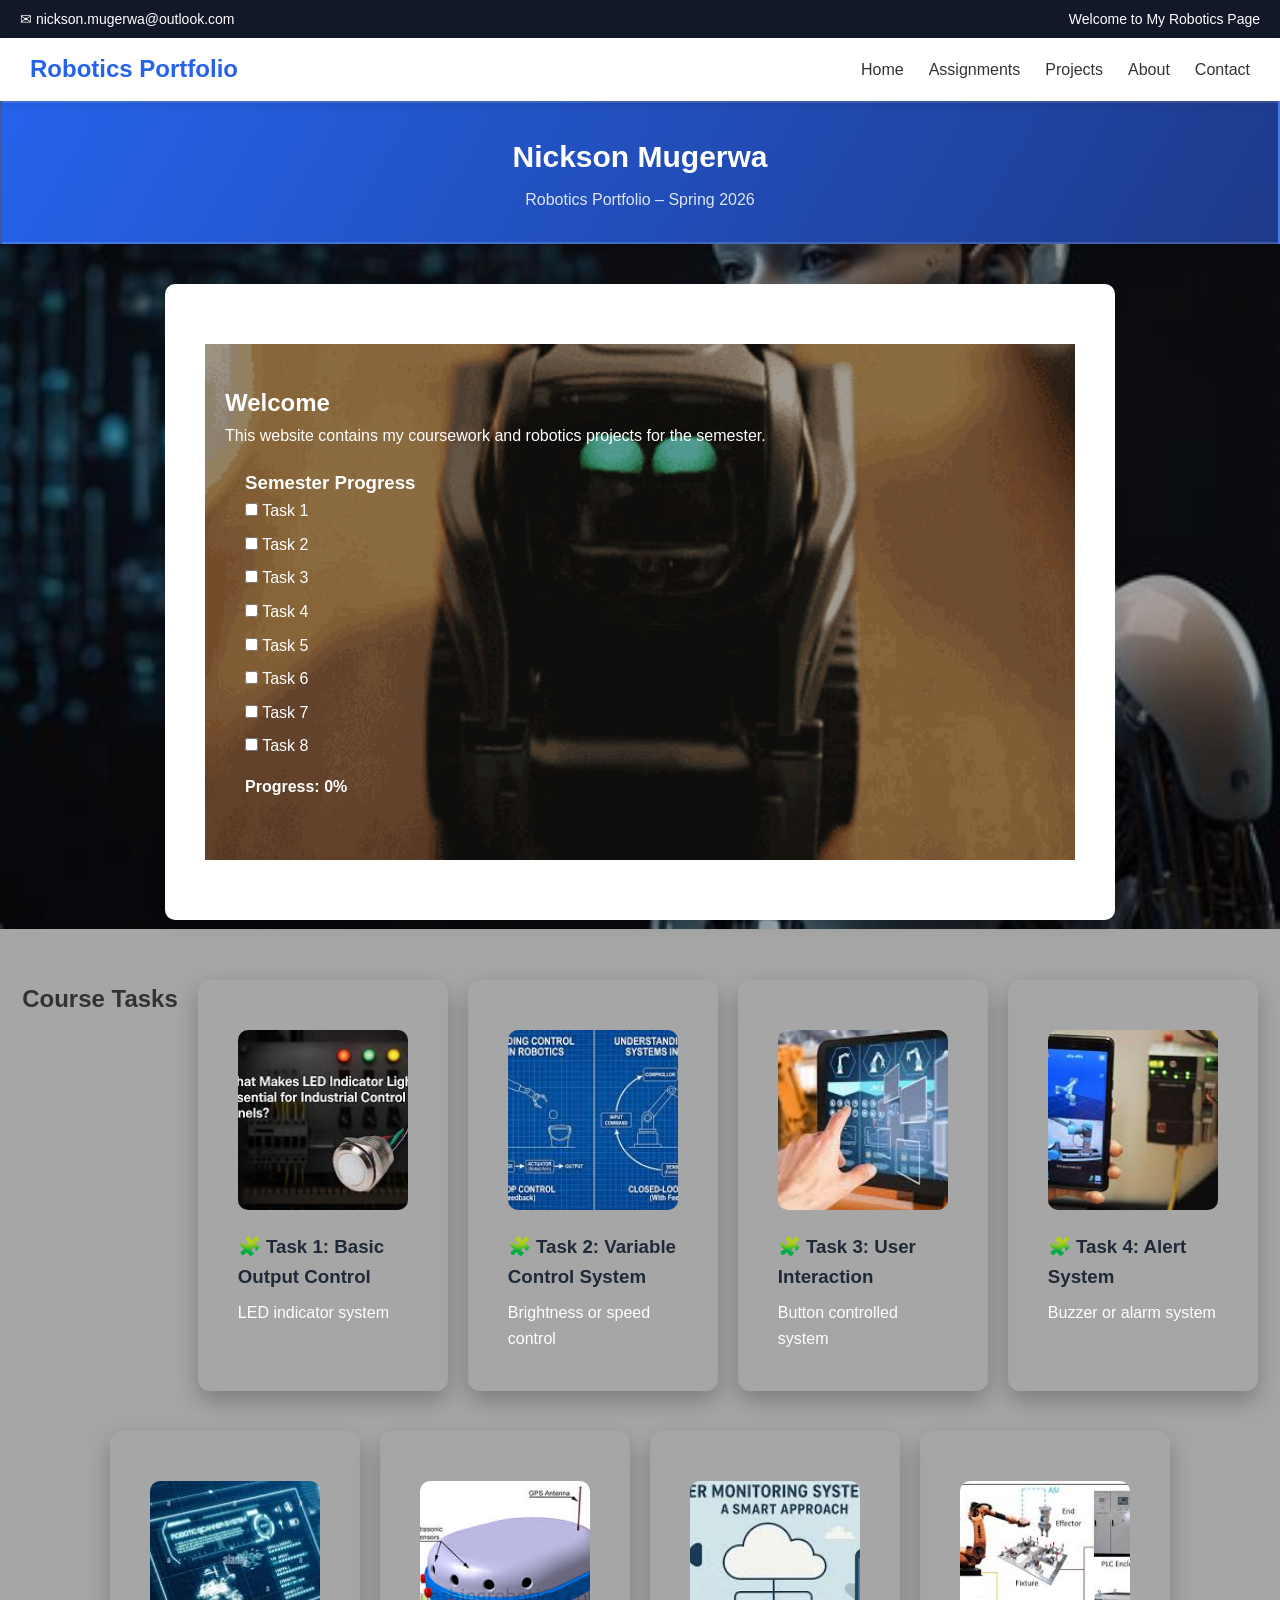
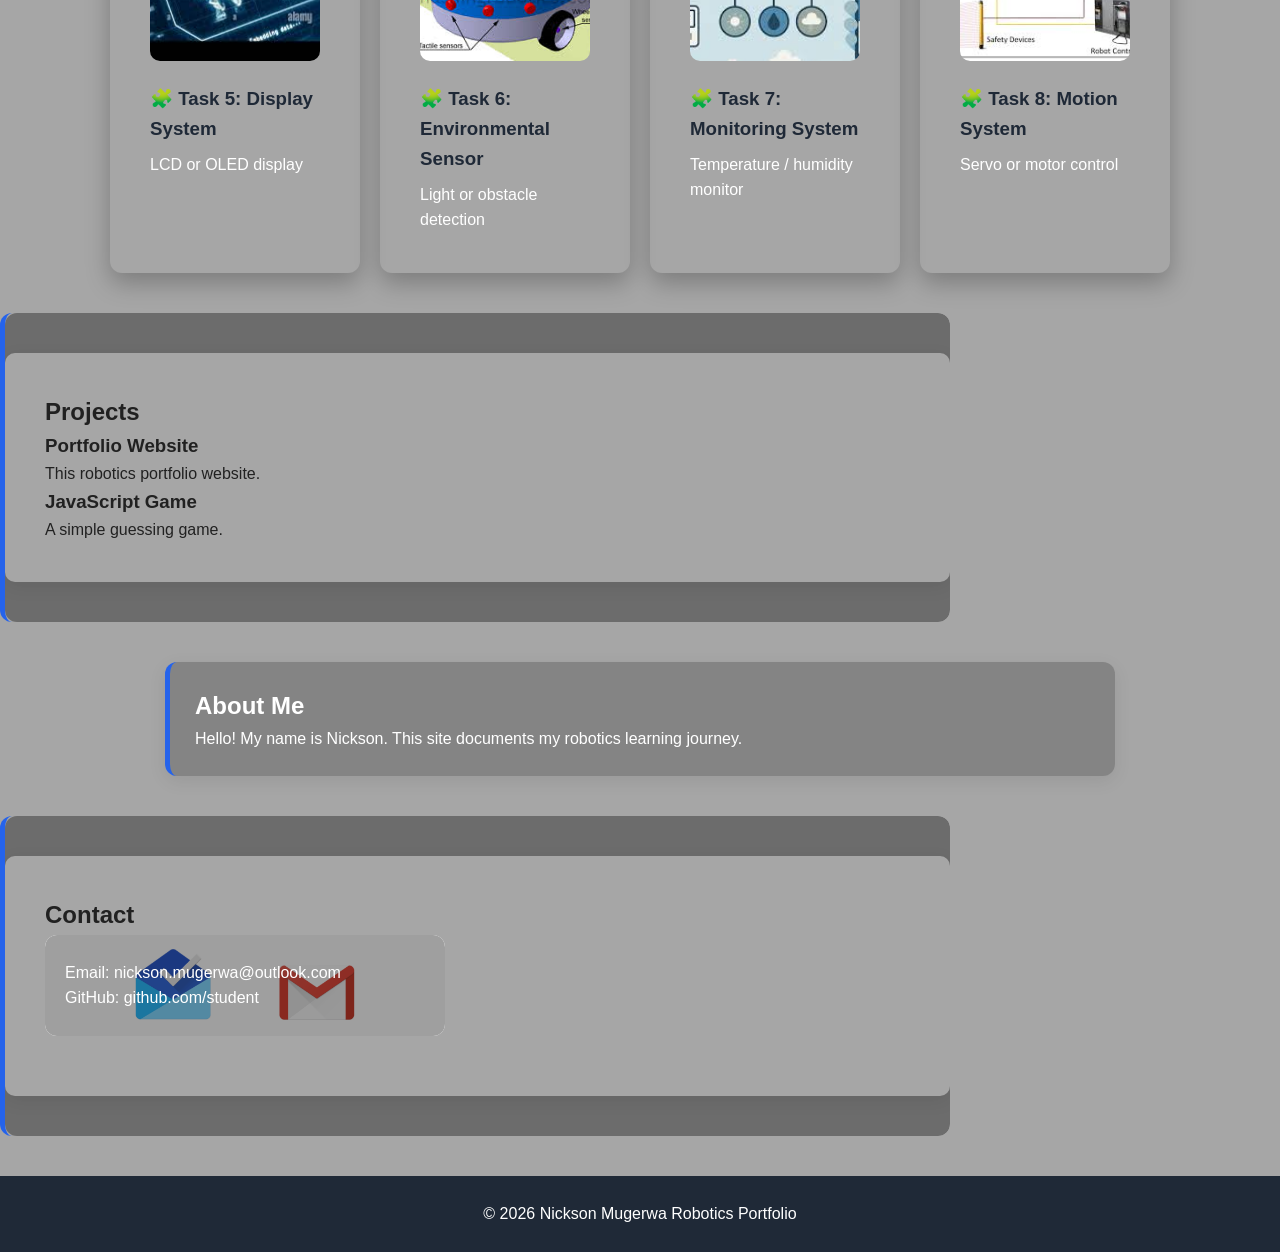
==== commit 6ed6a8ba: "The tasks pages have been updated to have the actual tasks" ====
--- a/index.html
+++ b/index.html
@@ -40,10 +40,10 @@
 </nav>
 
 <header>
-<header>
+
   <h1>Nickson Mugerwa</h1>
   <p>Robotics Portfolio – Spring 2026</p>
-</header>
+
 </header>
 
 <section id="home">
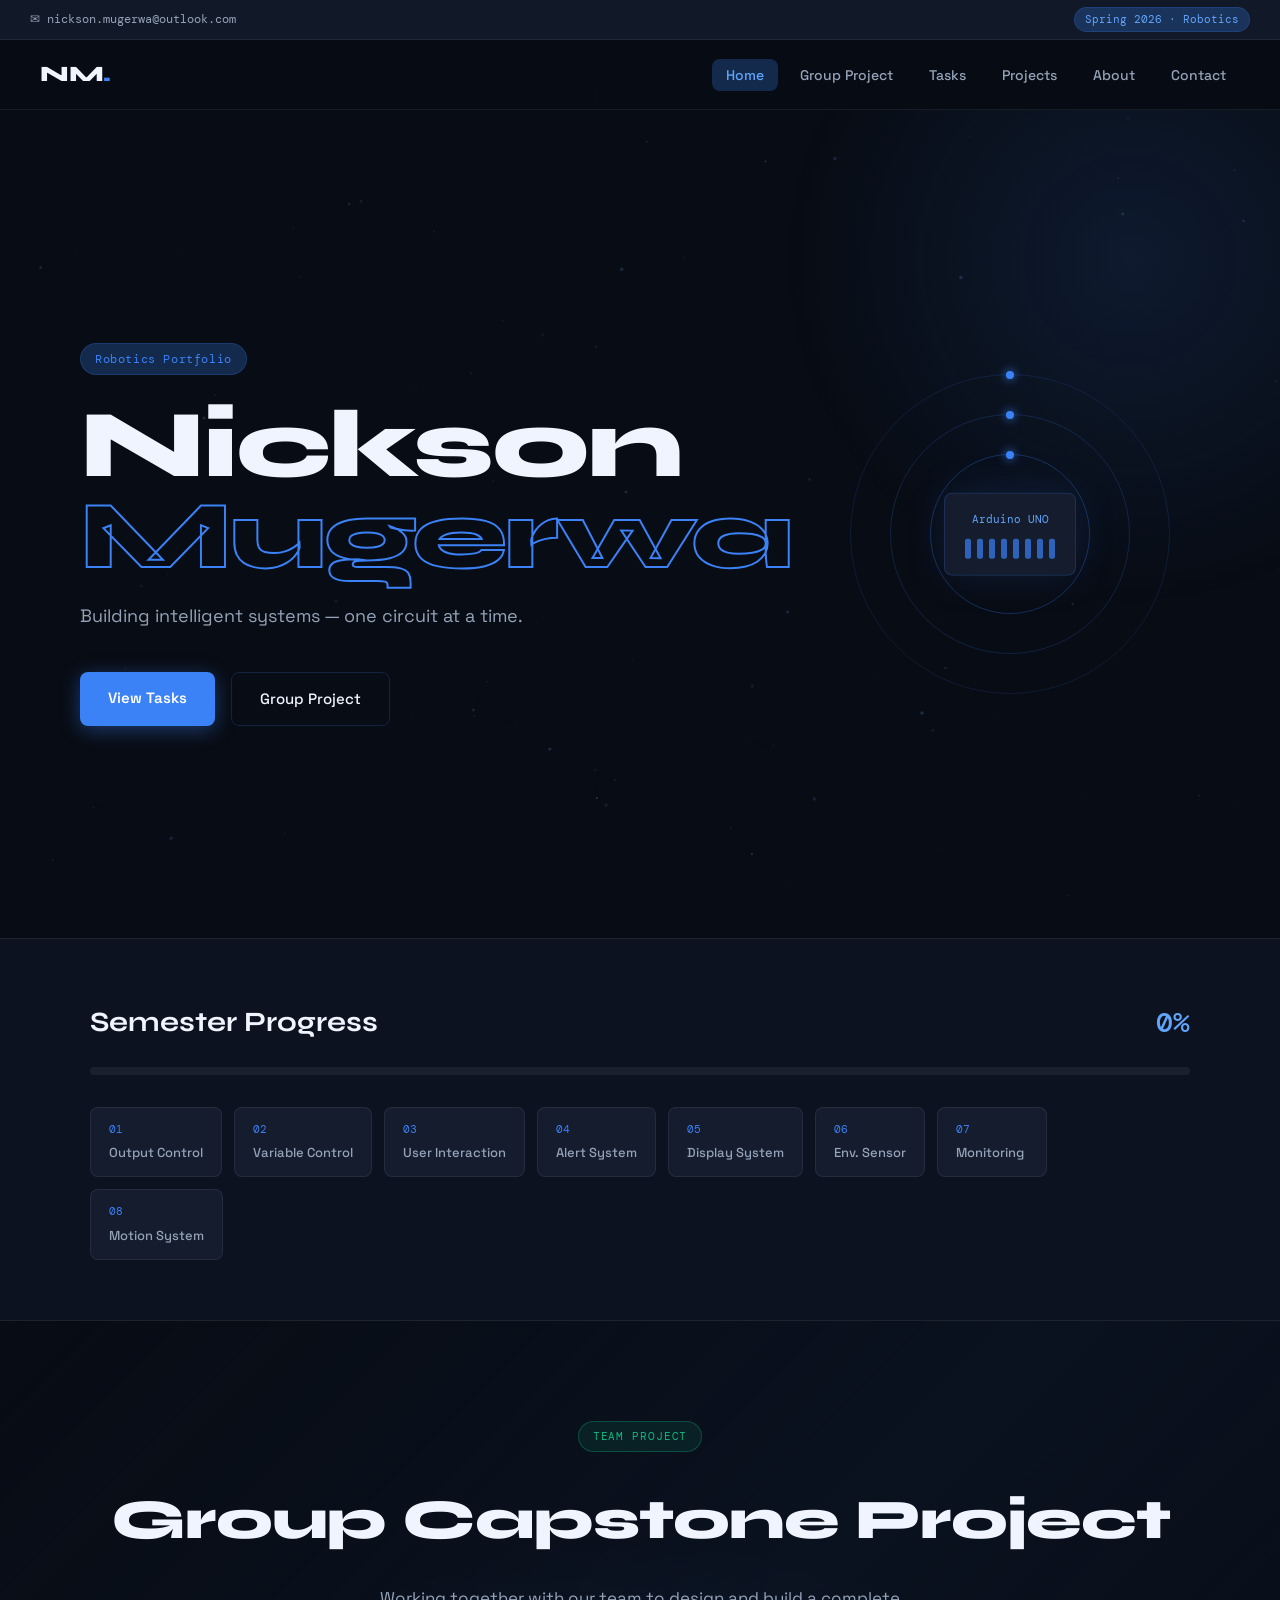
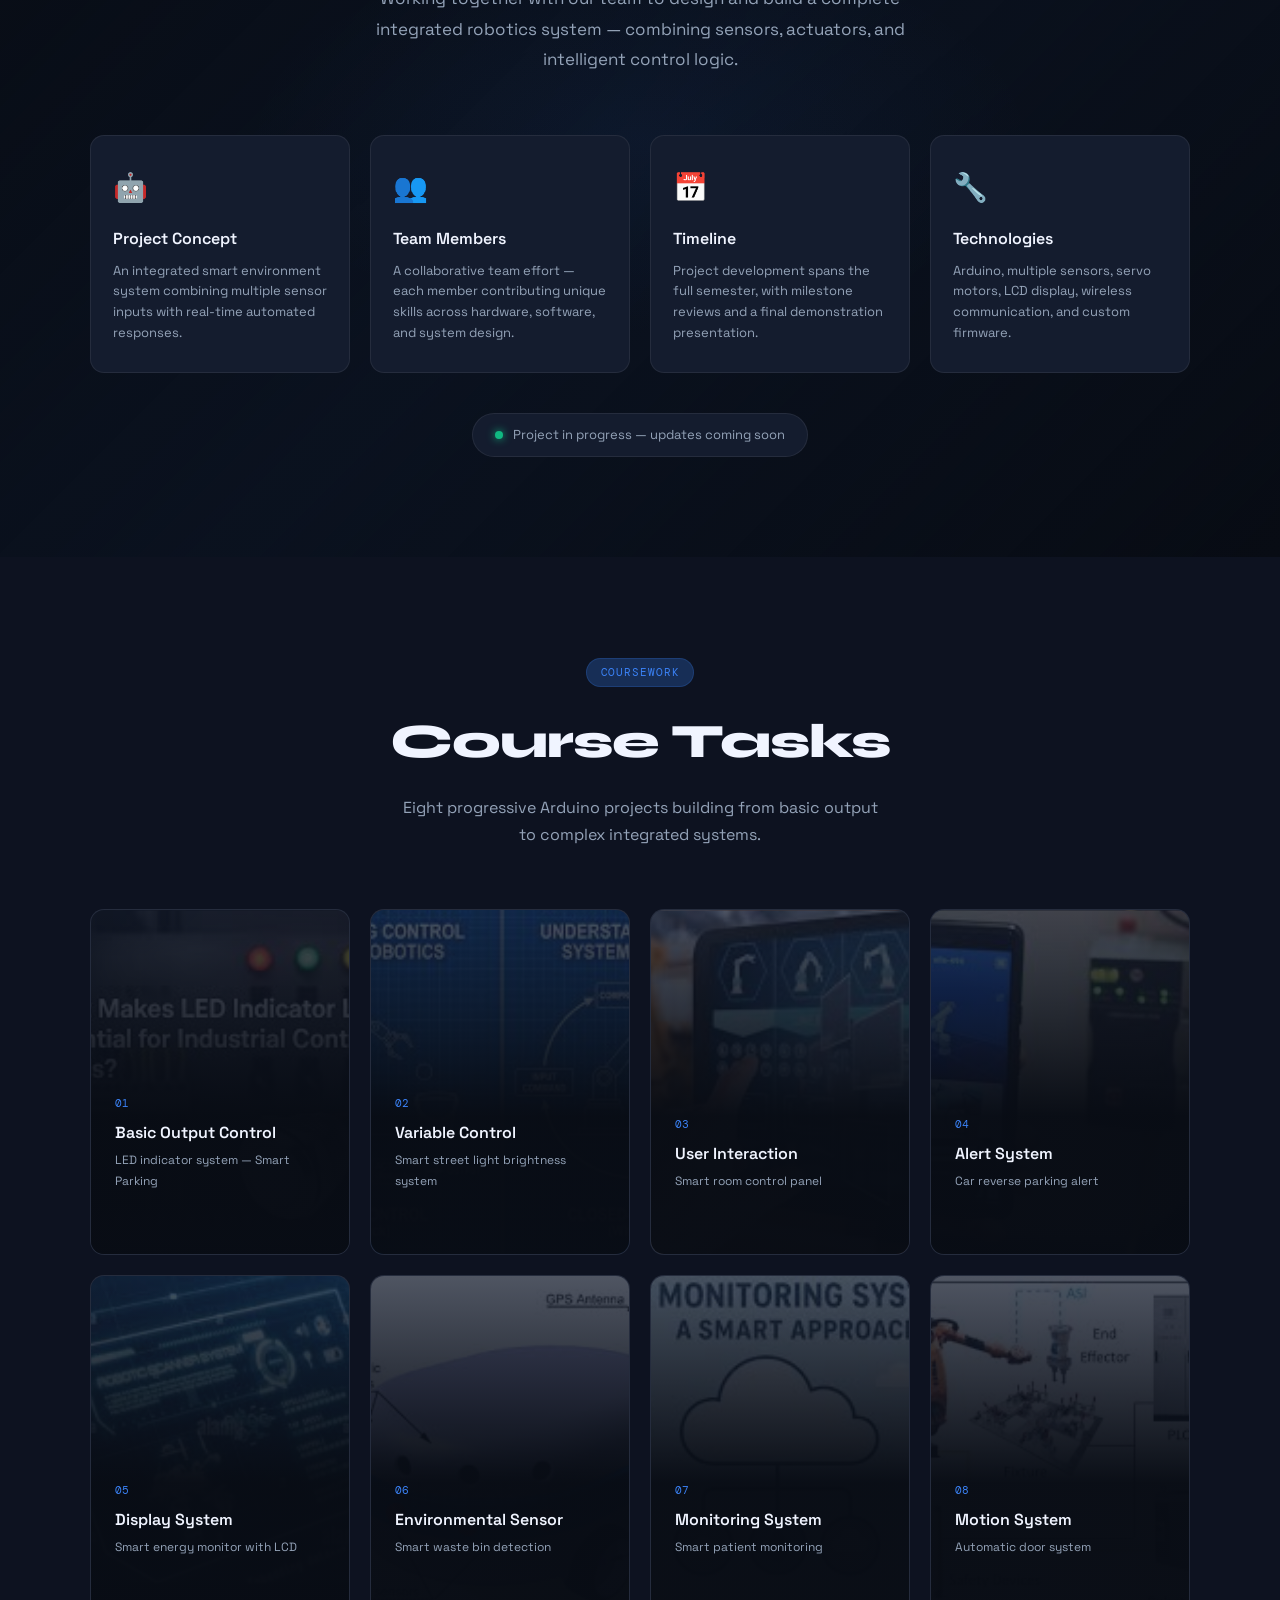
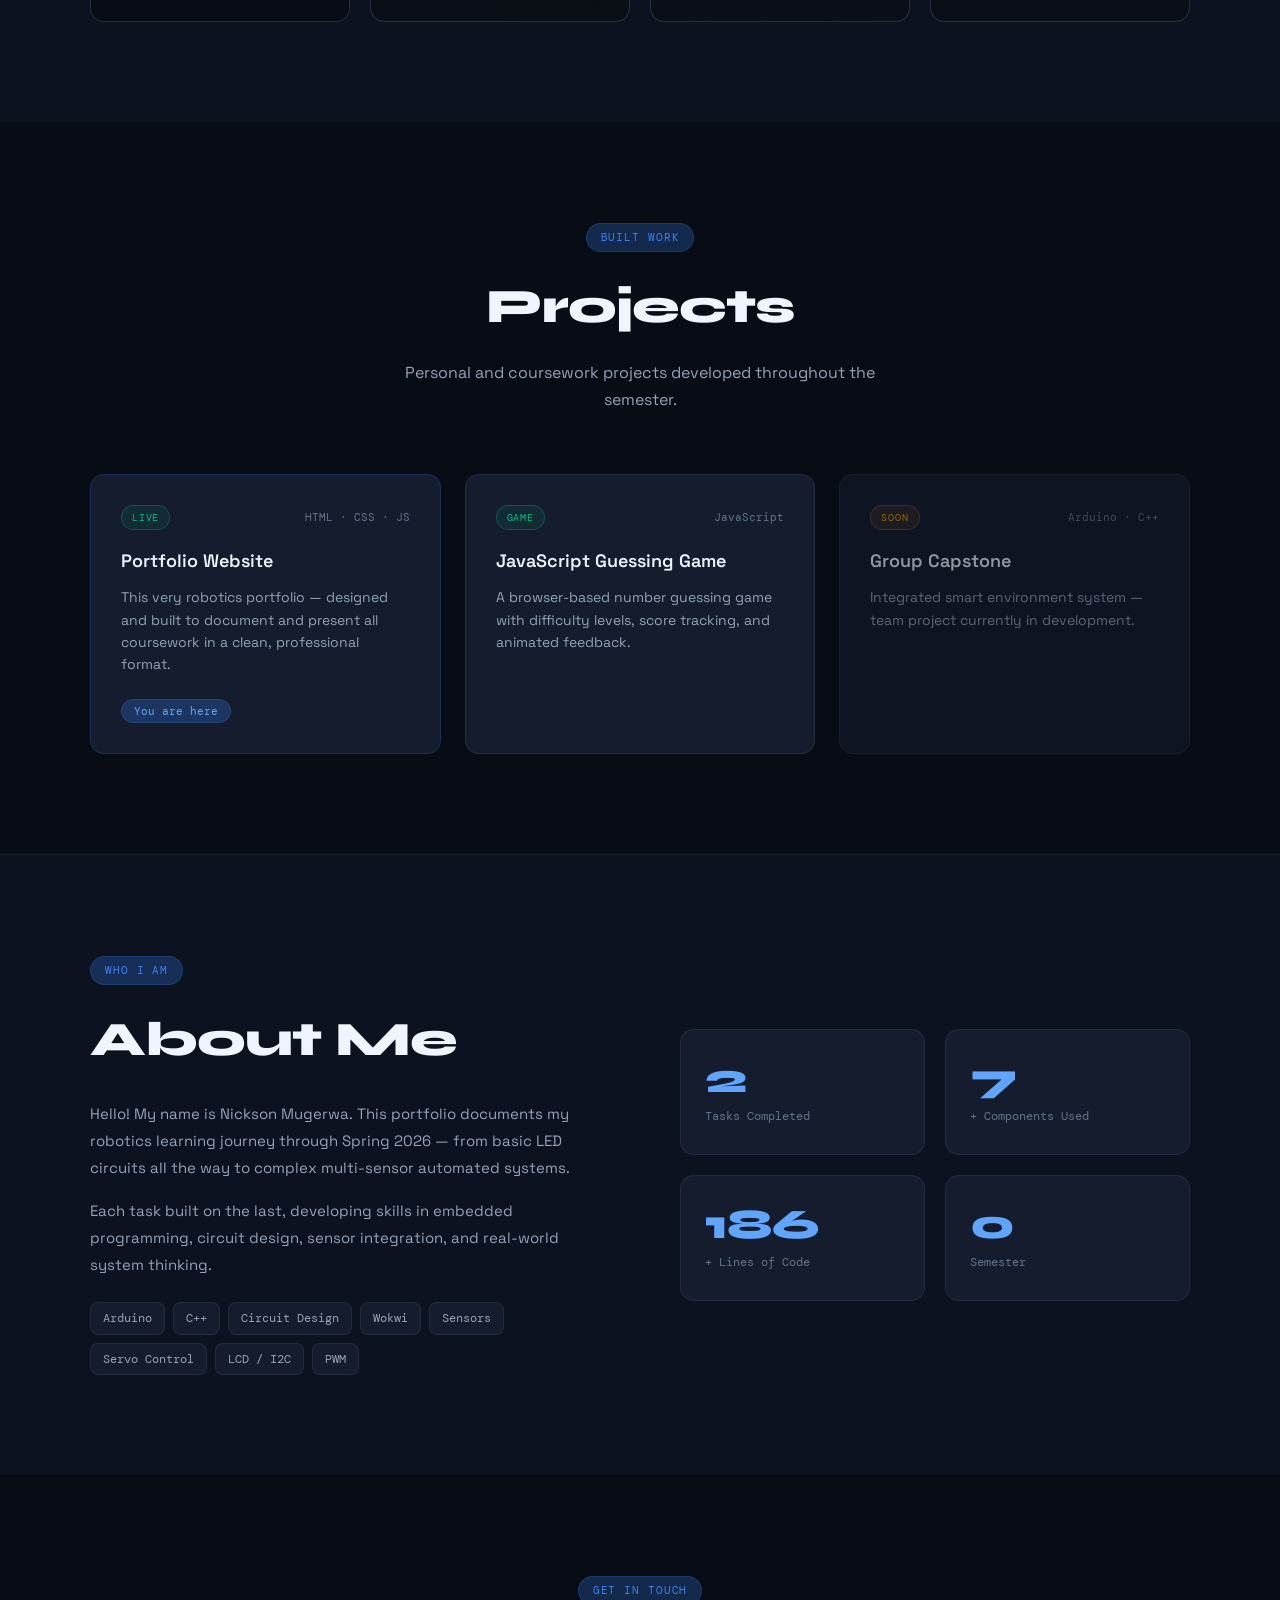
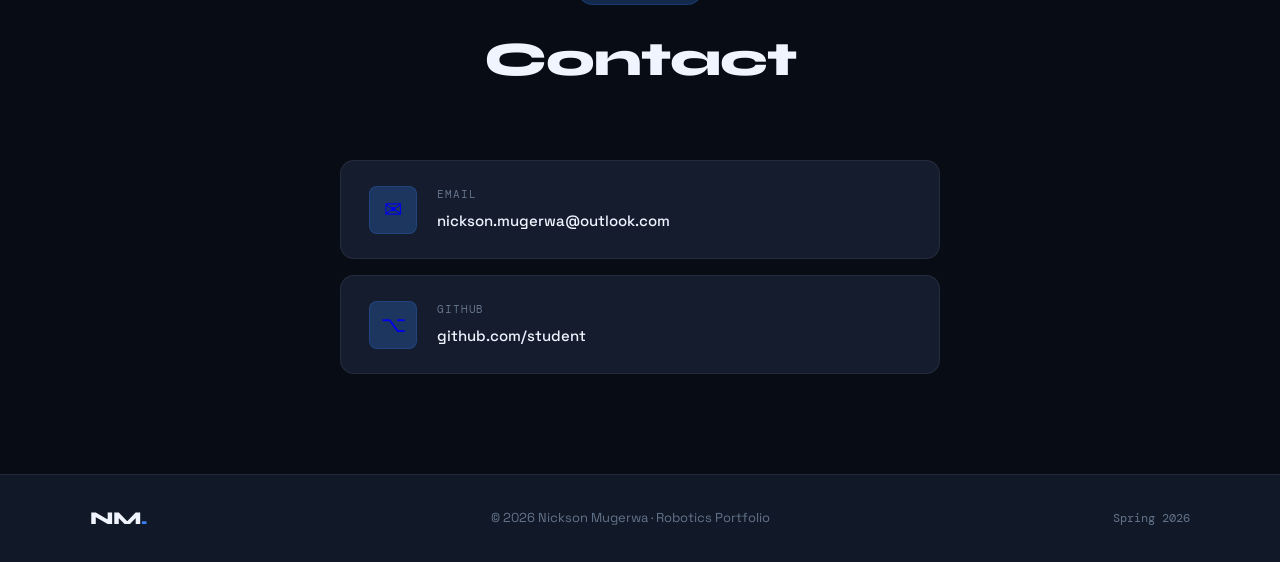
==== commit c6618e7d: "We have updated the whole website." ====
--- a/index.html
+++ b/index.html
@@ -1,186 +1,354 @@
 <!DOCTYPE html>
 <html lang="en">
-
 <head>
-<meta charset="UTF-8">
-<meta name="viewport" content="width=device-width, initial-scale=1.0">
-<title>Nickson Mugerwa – Robotics Portfolio</title>
-
-<link rel="stylesheet" href="styles.css">
-<link href="https://fonts.googleapis.com/css2?family=Poppins:wght@300;400;600&display=swap" rel="stylesheet">
+  <meta charset="UTF-8">
+  <meta name="viewport" content="width=device-width, initial-scale=1.0">
+  <title>Nickson Mugerwa – Robotics Portfolio</title>
+  <link rel="stylesheet" href="styles.css">
+  <link href="https://fonts.googleapis.com/css2?family=Space+Grotesk:wght@300;400;500;600;700&family=DM+Mono:wght@400;500&family=Syne:wght@700;800&display=swap" rel="stylesheet">
 </head>
-
 <body>
 
+<!-- Particle canvas background -->
+<canvas id="particles"></canvas>
+
+<!-- Top bar -->
 <div class="top-bar">
-<span>✉ nickson.mugerwa@outlook.com</span>
-<span class="welcome">Welcome to My Robotics Page</span>
+  <span class="top-bar-email">✉ nickson.mugerwa@outlook.com</span>
+  <span class="top-bar-badge">Spring 2026 · Robotics</span>
 </div>
 
-<nav class="main-nav">
-
-<div class="nav-left">
-<h2 class="logo">Robotics Portfolio</h2>
-</div>
-
-  <!-- Hamburger button -->
-<button class="hamburger" aria-label="Toggle menu">
-<span></span>
-<span></span>
-<span></span>
- </button>
-<ul class="nav-menu">
-<li><a href="#home">Home</a></li>
-<li><a href="#assignments">Assignments</a></li>
-<li><a href="#projects">Projects</a></li>
-<li><a href="#about">About</a></li>
-<li><a href="#contact">Contact</a></li>
-</ul>
-
+<!-- Navigation -->
+<nav class="main-nav" id="mainNav">
+  <div class="nav-left">
+    <span class="nav-logo">NM<span class="dot">.</span></span>
+  </div>
+  <ul class="nav-menu" id="navMenu">
+    <li><a href="#hero">Home</a></li>
+    <li><a href="#group-project">Group Project</a></li>
+    <li><a href="#assignments">Tasks</a></li>
+    <li><a href="#projects">Projects</a></li>
+    <li><a href="#about">About</a></li>
+    <li><a href="#contact">Contact</a></li>
+  </ul>
+  <button class="hamburger" id="hamburger" aria-label="Toggle menu">
+    <span></span><span></span><span></span>
+  </button>
 </nav>
 
-<header>
-
-  <h1>Nickson Mugerwa</h1>
-  <p>Robotics Portfolio – Spring 2026</p>
-
-</header>
-
-<section id="home">
-<div class = "progress-bg">
-<h2>Welcome</h2>
-<p>This website contains my coursework and robotics projects for the semester.</p>
-
-<div class="progress-box">
-
-<h3>Semester Progress</h3>
-
-<label><input type="checkbox" class="progress" id="week1"> Task 1</label>
-<label><input type="checkbox" class="progress" id="week2"> Task 2</label>
-<label><input type="checkbox" class="progress" id="week3"> Task 3</label>
-<label><input type="checkbox" class="progress" id="week4"> Task 4</label>
-<label><input type="checkbox" class="progress" id="week5"> Task 5</label>
-<label><input type="checkbox" class="progress" id="week6"> Task 6</label>
-<label><input type="checkbox" class="progress" id="week7"> Task 7</label>
-<label><input type="checkbox" class="progress" id="week8"> Task 8</label>
-
-<p id="progressText">Progress: 0%</p>
-
-</div>
-</div>
-</section>
-
-
-<section id="assignments">
-
-<h2>Course Tasks</h2>
-
-<a href="pages/task1.html" class="assignment-card">
-<img src="images/task1.jpg" class="task-image">
-<h3>🧩 Task 1: Basic Output Control</h3>
-<p>LED indicator system</p>
-</a>
-
-<a href="pages/task2.html" class="assignment-card">
-<img src="images/task2.jpg" class="task-image">
-<h3>🧩 Task 2: Variable Control System</h3>
-<p>Brightness or speed control</p>
-</a>
-
-<a href="pages/task3.html" class="assignment-card">
-<img src="images/task3.jpg" class="task-image">
-<h3>🧩 Task 3: User Interaction</h3>
-<p>Button controlled system</p>
-</a>
-
-<a href="pages/task4.html" class="assignment-card">
-<img src="images/task4.jpg" class="task-image">
-<h3>🧩 Task 4: Alert System</h3>
-<p>Buzzer or alarm system</p>
-</a>
-
-<a href="pages/task5.html" class="assignment-card">
-<img src="images/task5.jpg" class="task-image">
-<h3>🧩 Task 5: Display System</h3>
-<p>LCD or OLED display</p>
-</a>
-
-<a href="pages/task6.html" class="assignment-card">
-<img src="images/task6.jpg" class="task-image">
-<h3>🧩 Task 6: Environmental Sensor</h3>
-<p>Light or obstacle detection</p>
-</a>
-
-<a href="pages/task7.html" class="assignment-card">
-<img src="images/task7.jpg" class="task-image">
-<h3>🧩 Task 7: Monitoring System</h3>
-<p>Temperature / humidity monitor</p>
-</a>
-
-<a href="pages/task8.html" class="assignment-card">
-<img src="images/task8.jpg" class="task-image">
-<h3>🧩 Task 8: Motion System</h3>
-<p>Servo or motor control</p>
-</a>
-
-</section>
-
-<div class = "project-bg">
-<section id="projects">
-
-<h2>Projects</h2>
-
-<!--<div class = "project-bg">-->
-<div class="project">
-<h3>Portfolio Website</h3>
-<p>This robotics portfolio website.</p>
-<!--</div>-->
-</div>
-
-<!--<div class="project-bg">-->
-<div class="project">
-<h3>JavaScript Game</h3>
-<p>A simple guessing game.</p>
-</div>
-</div>
-
-</section>
-
-
-<section id="about">
-<h2>About Me</h2>
-<p>Hello! My name is Nickson. This site documents my robotics learning journey.</p>
-</section>
-
-<div class = "project-bg">
-<section id="contact">
-<h2>Contact</h2>
-<div class="contact-bg">
-<p>Email: nickson.mugerwa@outlook.com</p>
-<p>GitHub: github.com/student</p>
-</div class>
-</section>
-</div>
-
-
-<footer>
-<p>© 2026 Nickson Mugerwa Robotics Portfolio</p>
+<!-- Hero Section -->
+<section id="hero" class="hero-section">
+  <div class="hero-content">
+    <div class="hero-tag">Robotics Portfolio</div>
+    <h1 class="hero-title">Nickson<br><span class="accent">Mugerwa</span></h1>
+    <p class="hero-subtitle">Building intelligent systems — one circuit at a time.</p>
+    <div class="hero-cta">
+      <a href="#assignments" class="btn-primary">View Tasks</a>
+      <a href="#group-project" class="btn-outline">Group Project</a>
+    </div>
+  </div>
+  <div class="hero-visual">
+    <div class="circuit-ring ring1"></div>
+    <div class="circuit-ring ring2"></div>
+    <div class="circuit-ring ring3"></div>
+    <div class="hero-chip">
+      <span class="chip-label">Arduino UNO</span>
+      <div class="chip-pins">
+        <span></span><span></span><span></span><span></span>
+        <span></span><span></span><span></span><span></span>
+      </div>
+    </div>
+  </div>
+</section>
+
+<!-- Progress Tracker -->
+<section id="progress-section" class="progress-section">
+  <div class="progress-inner">
+    <div class="progress-header">
+      <h2>Semester Progress</h2>
+      <div class="progress-percent-display" id="progressPercent">0%</div>
+    </div>
+    <div class="progress-track">
+      <div class="progress-fill" id="progressFill"></div>
+    </div>
+    <div class="task-chips">
+      <label class="task-chip" data-task="1">
+        <input type="checkbox" class="progress" id="week1">
+        <span class="chip-inner"><span class="chip-num">01</span><span class="chip-name">Output Control</span></span>
+      </label>
+      <label class="task-chip" data-task="2">
+        <input type="checkbox" class="progress" id="week2">
+        <span class="chip-inner"><span class="chip-num">02</span><span class="chip-name">Variable Control</span></span>
+      </label>
+      <label class="task-chip" data-task="3">
+        <input type="checkbox" class="progress" id="week3">
+        <span class="chip-inner"><span class="chip-num">03</span><span class="chip-name">User Interaction</span></span>
+      </label>
+      <label class="task-chip" data-task="4">
+        <input type="checkbox" class="progress" id="week4">
+        <span class="chip-inner"><span class="chip-num">04</span><span class="chip-name">Alert System</span></span>
+      </label>
+      <label class="task-chip" data-task="5">
+        <input type="checkbox" class="progress" id="week5">
+        <span class="chip-inner"><span class="chip-num">05</span><span class="chip-name">Display System</span></span>
+      </label>
+      <label class="task-chip" data-task="6">
+        <input type="checkbox" class="progress" id="week6">
+        <span class="chip-inner"><span class="chip-num">06</span><span class="chip-name">Env. Sensor</span></span>
+      </label>
+      <label class="task-chip" data-task="7">
+        <input type="checkbox" class="progress" id="week7">
+        <span class="chip-inner"><span class="chip-num">07</span><span class="chip-name">Monitoring</span></span>
+      </label>
+      <label class="task-chip" data-task="8">
+        <input type="checkbox" class="progress" id="week8">
+        <span class="chip-inner"><span class="chip-num">08</span><span class="chip-name">Motion System</span></span>
+      </label>
+    </div>
+  </div>
+</section>
+
+<!-- Group Project Banner -->
+<section id="group-project" class="group-project-section">
+  <div class="gp-inner">
+    <div class="gp-badge">Team Project</div>
+    <h2 class="gp-title">Group Capstone Project</h2>
+    <p class="gp-subtitle">Working together with our team to design and build a complete integrated robotics system — combining sensors, actuators, and intelligent control logic.</p>
+    <div class="gp-cards">
+      <div class="gp-card">
+        <div class="gp-card-icon">🤖</div>
+        <h3>Project Concept</h3>
+        <p>An integrated smart environment system combining multiple sensor inputs with real-time automated responses.</p>
+      </div>
+      <div class="gp-card">
+        <div class="gp-card-icon">👥</div>
+        <h3>Team Members</h3>
+        <p>A collaborative team effort — each member contributing unique skills across hardware, software, and system design.</p>
+      </div>
+      <div class="gp-card">
+        <div class="gp-card-icon">📅</div>
+        <h3>Timeline</h3>
+        <p>Project development spans the full semester, with milestone reviews and a final demonstration presentation.</p>
+      </div>
+      <div class="gp-card">
+        <div class="gp-card-icon">🔧</div>
+        <h3>Technologies</h3>
+        <p>Arduino, multiple sensors, servo motors, LCD display, wireless communication, and custom firmware.</p>
+      </div>
+    </div>
+    <div class="gp-status">
+      <span class="status-dot"></span>
+      <span>Project in progress — updates coming soon</span>
+    </div>
+  </div>
+</section>
+
+<!-- Assignments Section -->
+<section id="assignments" class="assignments-section">
+  <div class="section-header">
+    <div class="section-tag">Coursework</div>
+    <h2>Course Tasks</h2>
+    <p>Eight progressive Arduino projects building from basic output to complex integrated systems.</p>
+  </div>
+
+  <div class="tasks-grid">
+
+    <a href="pages/task1.html" class="task-card" data-num="01">
+      <div class="task-card-bg" style="--bg: url('../images/task1.jpg')"></div>
+      <div class="task-card-content">
+        <span class="task-num">01</span>
+        <h3>Basic Output Control</h3>
+        <p>LED indicator system — Smart Parking</p>
+        <span class="task-arrow">→</span>
+      </div>
+    </a>
+
+    <a href="pages/task2.html" class="task-card" data-num="02">
+      <div class="task-card-bg" style="--bg: url('../images/task2.jpg')"></div>
+      <div class="task-card-content">
+        <span class="task-num">02</span>
+        <h3>Variable Control</h3>
+        <p>Smart street light brightness system</p>
+        <span class="task-arrow">→</span>
+      </div>
+    </a>
+
+    <a href="pages/task3.html" class="task-card" data-num="03">
+      <div class="task-card-bg" style="--bg: url('../images/task3.jpg')"></div>
+      <div class="task-card-content">
+        <span class="task-num">03</span>
+        <h3>User Interaction</h3>
+        <p>Smart room control panel</p>
+        <span class="task-arrow">→</span>
+      </div>
+    </a>
+
+    <a href="pages/task4.html" class="task-card" data-num="04">
+      <div class="task-card-bg" style="--bg: url('../images/task4.jpg')"></div>
+      <div class="task-card-content">
+        <span class="task-num">04</span>
+        <h3>Alert System</h3>
+        <p>Car reverse parking alert</p>
+        <span class="task-arrow">→</span>
+      </div>
+    </a>
+
+    <a href="pages/task5.html" class="task-card" data-num="05">
+      <div class="task-card-bg" style="--bg: url('../images/task5.jpg')"></div>
+      <div class="task-card-content">
+        <span class="task-num">05</span>
+        <h3>Display System</h3>
+        <p>Smart energy monitor with LCD</p>
+        <span class="task-arrow">→</span>
+      </div>
+    </a>
+
+    <a href="pages/task6.html" class="task-card" data-num="06">
+      <div class="task-card-bg" style="--bg: url('../images/task6.jpg')"></div>
+      <div class="task-card-content">
+        <span class="task-num">06</span>
+        <h3>Environmental Sensor</h3>
+        <p>Smart waste bin detection</p>
+        <span class="task-arrow">→</span>
+      </div>
+    </a>
+
+    <a href="pages/task7.html" class="task-card" data-num="07">
+      <div class="task-card-bg" style="--bg: url('../images/task7.jpg')"></div>
+      <div class="task-card-content">
+        <span class="task-num">07</span>
+        <h3>Monitoring System</h3>
+        <p>Smart patient monitoring</p>
+        <span class="task-arrow">→</span>
+      </div>
+    </a>
+
+    <a href="pages/task8.html" class="task-card" data-num="08">
+      <div class="task-card-bg" style="--bg: url('../images/task8.jpg')"></div>
+      <div class="task-card-content">
+        <span class="task-num">08</span>
+        <h3>Motion System</h3>
+        <p>Automatic door system</p>
+        <span class="task-arrow">→</span>
+      </div>
+    </a>
+
+  </div>
+</section>
+
+<!-- Projects Section -->
+<section id="projects" class="projects-section">
+  <div class="section-header">
+    <div class="section-tag">Built Work</div>
+    <h2>Projects</h2>
+    <p>Personal and coursework projects developed throughout the semester.</p>
+  </div>
+  <div class="projects-grid">
+    <div class="project-card featured">
+      <div class="project-card-top">
+        <span class="project-badge">Live</span>
+        <span class="project-tech">HTML · CSS · JS</span>
+      </div>
+      <h3>Portfolio Website</h3>
+      <p>This very robotics portfolio — designed and built to document and present all coursework in a clean, professional format.</p>
+      <div class="project-links">
+        <span class="project-link-tag">You are here</span>
+      </div>
+    </div>
+    <div class="project-card">
+      <div class="project-card-top">
+        <span class="project-badge">Game</span>
+        <span class="project-tech">JavaScript</span>
+      </div>
+      <h3>JavaScript Guessing Game</h3>
+      <p>A browser-based number guessing game with difficulty levels, score tracking, and animated feedback.</p>
+    </div>
+    <div class="project-card coming">
+      <div class="project-card-top">
+        <span class="project-badge upcoming">Soon</span>
+        <span class="project-tech">Arduino · C++</span>
+      </div>
+      <h3>Group Capstone</h3>
+      <p>Integrated smart environment system — team project currently in development.</p>
+    </div>
+  </div>
+</section>
+
+<!-- About Section -->
+<section id="about" class="about-section">
+  <div class="about-inner">
+    <div class="about-left">
+      <div class="section-tag">Who I Am</div>
+      <h2>About Me</h2>
+      <p>Hello! My name is Nickson Mugerwa. This portfolio documents my robotics learning journey through Spring 2026 — from basic LED circuits all the way to complex multi-sensor automated systems.</p>
+      <p>Each task built on the last, developing skills in embedded programming, circuit design, sensor integration, and real-world system thinking.</p>
+      <div class="skills-row">
+        <span class="skill-tag">Arduino</span>
+        <span class="skill-tag">C++</span>
+        <span class="skill-tag">Circuit Design</span>
+        <span class="skill-tag">Wokwi</span>
+        <span class="skill-tag">Sensors</span>
+        <span class="skill-tag">Servo Control</span>
+        <span class="skill-tag">LCD / I2C</span>
+        <span class="skill-tag">PWM</span>
+      </div>
+    </div>
+    <div class="about-right">
+      <div class="stat-box">
+        <div class="stat">
+          <span class="stat-num" data-target="8">0</span>
+          <span class="stat-label">Tasks Completed</span>
+        </div>
+        <div class="stat">
+          <span class="stat-num" data-target="20">0</span>
+          <span class="stat-label">+ Components Used</span>
+        </div>
+        <div class="stat">
+          <span class="stat-num" data-target="500">0</span>
+          <span class="stat-label">+ Lines of Code</span>
+        </div>
+        <div class="stat">
+          <span class="stat-num" data-target="1">0</span>
+          <span class="stat-label">Semester</span>
+        </div>
+      </div>
+    </div>
+  </div>
+</section>
+
+<!-- Contact Section -->
+<section id="contact" class="contact-section">
+  <div class="section-header">
+    <div class="section-tag">Get In Touch</div>
+    <h2>Contact</h2>
+  </div>
+  <div class="contact-cards">
+    <a href="mailto:nickson.mugerwa@outlook.com" class="contact-card">
+      <div class="contact-icon">✉</div>
+      <div class="contact-info">
+        <span class="contact-label">Email</span>
+        <span class="contact-value">nickson.mugerwa@outlook.com</span>
+      </div>
+    </a>
+    <a href="https://github.com/student" target="_blank" class="contact-card">
+      <div class="contact-icon">⌥</div>
+      <div class="contact-info">
+        <span class="contact-label">GitHub</span>
+        <span class="contact-value">github.com/student</span>
+      </div>
+    </a>
+  </div>
+</section>
+
+<!-- Footer -->
+<footer class="main-footer">
+  <div class="footer-inner">
+    <span class="footer-logo">NM<span class="dot">.</span></span>
+    <span class="footer-copy">© 2026 Nickson Mugerwa · Robotics Portfolio</span>
+    <span class="footer-right">Spring 2026</span>
+  </div>
 </footer>
 
 <script src="script.js"></script>
-
-<!--Script for the header-->
-<script>
-document.addEventListener("DOMContentLoaded", function() {
-  const slidesContainer = document.querySelector('.slides');
-  const totalSlides = document.querySelectorAll('.slide').length;
-  let index = 0;
-
-  setInterval(() => {
-    index = (index + 1) % totalSlides;
-    slidesContainer.style.transform = `translateX(-${index * 100}%)`;
-  }, 10000);
-});
-</script>
 </body>
 </html>
--- a/styles.css
+++ b/styles.css
@@ -1,490 +1,1306 @@
 /* =========================
-   Global Styles
-========================= */
-* {
-    box-sizing: border-box;
-    margin: 0;
-    padding: 0;
-}
+   CSS Variables & Reset
+========================= */
+:root {
+  --bg: #080c14;
+  --bg2: #0d1220;
+  --bg3: #111827;
+  --surface: #141c2e;
+  --surface2: #1a2540;
+  --accent: #3b82f6;
+  --accent2: #60a5fa;
+  --accent-glow: rgba(59, 130, 246, 0.25);
+  --green: #10b981;
+  --yellow: #f59e0b;
+  --red: #ef4444;
+  --text: #f0f4ff;
+  --text2: #94a3b8;
+  --text3: #64748b;
+  --border: rgba(255,255,255,0.07);
+  --border2: rgba(59,130,246,0.2);
+  --radius: 14px;
+  --radius-sm: 8px;
+  --transition: 0.3s cubic-bezier(0.4, 0, 0.2, 1);
+  --font-display: 'Syne', sans-serif;
+  --font-body: 'Space Grotesk', sans-serif;
+  --font-mono: 'DM Mono', monospace;
+  --shadow: 0 20px 60px rgba(0,0,0,0.5);
+  --shadow-sm: 0 4px 20px rgba(0,0,0,0.3);
+}
+
+*, *::before, *::after {
+  box-sizing: border-box;
+  margin: 0;
+  padding: 0;
+}
+
+html { scroll-behavior: smooth; }
 
 body {
-    font-family: 'Poppins', sans-serif;
-    color: #333;
-    line-height: 1.6;
-    background: linear-gradient(135deg, #eef2f7, #dbeafe);
-    background-size: cover;
-    background-position: center;
-    background-repeat: no-repeat;
-    background-attachment: fixed;
-    background-color: rgba(0, 0, 0, 0.35);
-    background-blend-mode: darken;
-    transition: background-image 1.5s ease-in-out;
-
-    /* Page load animation */
-    opacity: 0;
-    transform: translateY(20px);
-    animation: pageLoad 0.8s ease forwards;
-}
-
-@keyframes pageLoad {
-    from {
-        opacity: 0;
-        transform: translateY(40px);
-    }
-    to {
-        opacity: 1;
-        transform: translateY(0);
-    }
-}
-
-/* =========================
-   Top Info Bar
+  font-family: var(--font-body);
+  background: var(--bg);
+  color: var(--text);
+  line-height: 1.7;
+  overflow-x: hidden;
+}
+
+/* Animated page entry */
+body { animation: bodyIn 0.6s ease forwards; }
+@keyframes bodyIn {
+  from { opacity: 0; }
+  to   { opacity: 1; }
+}
+
+/* Particle canvas */
+#particles {
+  position: fixed;
+  top: 0; left: 0;
+  width: 100%; height: 100%;
+  z-index: 0;
+  pointer-events: none;
+  opacity: 0.4;
+}
+
+/* =========================
+   Top Bar
 ========================= */
 .top-bar {
-    background: #111827;
-    color: white;
-    padding: 8px 20px;
-    display: flex;
-    justify-content: space-between;
-    font-size: 14px;
+  position: relative;
+  z-index: 100;
+  background: var(--bg3);
+  border-bottom: 1px solid var(--border);
+  padding: 7px 30px;
+  display: flex;
+  justify-content: space-between;
+  align-items: center;
+  font-size: 12px;
+  font-family: var(--font-mono);
+  color: var(--text3);
+}
+
+.top-bar-email { color: var(--text2); }
+.top-bar-badge {
+  background: var(--accent-glow);
+  color: var(--accent2);
+  border: 1px solid var(--border2);
+  padding: 2px 10px;
+  border-radius: 20px;
+  font-size: 11px;
 }
 
 /* =========================
    Navigation
 ========================= */
 .main-nav {
-    display: flex;
-    align-items: center;
-    justify-content: space-between;
-    background: white;
-    padding: 12px 30px;
-    box-shadow: 0 3px 10px rgba(0, 0, 0, 0.1);
-    position: sticky;
-    top: 0;
+  position: sticky;
+  top: 0;
+  z-index: 999;
+  background: rgba(8, 12, 20, 0.85);
+  backdrop-filter: blur(16px);
+  -webkit-backdrop-filter: blur(16px);
+  border-bottom: 1px solid var(--border);
+  display: flex;
+  align-items: center;
+  justify-content: space-between;
+  padding: 16px 40px;
+  transition: background var(--transition);
+}
+
+.main-nav.scrolled {
+  background: rgba(8, 12, 20, 0.97);
+  box-shadow: 0 4px 30px rgba(0,0,0,0.4);
+}
+
+.nav-logo {
+  font-family: var(--font-display);
+  font-size: 22px;
+  font-weight: 800;
+  color: var(--text);
+  letter-spacing: -0.5px;
+}
+
+.dot { color: var(--accent); }
+
+.nav-menu {
+  list-style: none;
+  display: flex;
+  gap: 8px;
+}
+
+.nav-menu a {
+  text-decoration: none;
+  color: var(--text2);
+  font-size: 14px;
+  font-weight: 500;
+  padding: 7px 14px;
+  border-radius: var(--radius-sm);
+  transition: var(--transition);
+  position: relative;
+}
+
+.nav-menu a:hover {
+  color: var(--text);
+  background: rgba(255,255,255,0.06);
+}
+
+.nav-menu a.active {
+  color: var(--accent2);
+  background: var(--accent-glow);
+}
+
+.hamburger {
+  display: none;
+  flex-direction: column;
+  gap: 5px;
+  border: none;
+  background: transparent;
+  cursor: pointer;
+  padding: 4px;
+}
+
+.hamburger span {
+  display: block;
+  width: 22px;
+  height: 2px;
+  background: var(--text2);
+  border-radius: 2px;
+  transition: var(--transition);
+}
+
+.hamburger.open span:nth-child(1) { transform: rotate(45deg) translate(5px, 5px); }
+.hamburger.open span:nth-child(2) { opacity: 0; }
+.hamburger.open span:nth-child(3) { transform: rotate(-45deg) translate(5px, -5px); }
+
+/* =========================
+   Hero Section
+========================= */
+.hero-section {
+  position: relative;
+  z-index: 1;
+  min-height: 92vh;
+  display: flex;
+  align-items: center;
+  justify-content: space-between;
+  padding: 80px 80px 60px;
+  overflow: hidden;
+}
+
+.hero-section::before {
+  content: '';
+  position: absolute;
+  top: -200px; right: -200px;
+  width: 700px; height: 700px;
+  background: radial-gradient(circle, rgba(59,130,246,0.12) 0%, transparent 70%);
+  pointer-events: none;
+}
+
+.hero-content {
+  max-width: 560px;
+  z-index: 2;
+}
+
+.hero-tag {
+  display: inline-block;
+  font-family: var(--font-mono);
+  font-size: 12px;
+  color: var(--accent);
+  background: var(--accent-glow);
+  border: 1px solid var(--border2);
+  padding: 5px 14px;
+  border-radius: 20px;
+  margin-bottom: 24px;
+  letter-spacing: 0.05em;
+  animation: fadeUp 0.8s ease 0.1s both;
+}
+
+.hero-title {
+  font-family: var(--font-display);
+  font-size: clamp(52px, 8vw, 96px);
+  font-weight: 800;
+  line-height: 0.95;
+  letter-spacing: -2px;
+  margin-bottom: 20px;
+  animation: fadeUp 0.8s ease 0.2s both;
+}
+
+.hero-title .accent {
+  color: transparent;
+  -webkit-text-stroke: 2px var(--accent);
+  display: block;
+}
+
+.hero-subtitle {
+  font-size: 18px;
+  color: var(--text2);
+  margin-bottom: 40px;
+  animation: fadeUp 0.8s ease 0.3s both;
+}
+
+.hero-cta {
+  display: flex;
+  gap: 16px;
+  flex-wrap: wrap;
+  animation: fadeUp 0.8s ease 0.4s both;
+}
+
+.btn-primary {
+  background: var(--accent);
+  color: white;
+  padding: 13px 28px;
+  border-radius: var(--radius-sm);
+  text-decoration: none;
+  font-weight: 600;
+  font-size: 15px;
+  transition: var(--transition);
+  box-shadow: 0 4px 20px rgba(59,130,246,0.4);
+}
+
+.btn-primary:hover {
+  background: var(--accent2);
+  transform: translateY(-2px);
+  box-shadow: 0 8px 30px rgba(59,130,246,0.5);
+}
+
+.btn-outline {
+  background: transparent;
+  color: var(--text);
+  padding: 13px 28px;
+  border-radius: var(--radius-sm);
+  text-decoration: none;
+  font-weight: 500;
+  font-size: 15px;
+  border: 1px solid var(--border2);
+  transition: var(--transition);
+}
+
+.btn-outline:hover {
+  background: rgba(255,255,255,0.05);
+  border-color: rgba(96,165,250,0.4);
+  transform: translateY(-2px);
+}
+
+/* Hero visual */
+.hero-visual {
+  position: relative;
+  width: 380px;
+  height: 380px;
+  flex-shrink: 0;
+  animation: fadeIn 1.2s ease 0.5s both;
+}
+
+.circuit-ring {
+  position: absolute;
+  border-radius: 50%;
+  border: 1px solid;
+  top: 50%; left: 50%;
+  transform: translate(-50%, -50%);
+  animation: spin linear infinite;
+}
+
+.ring1 {
+  width: 320px; height: 320px;
+  border-color: rgba(59,130,246,0.15);
+  animation-duration: 20s;
+}
+.ring2 {
+  width: 240px; height: 240px;
+  border-color: rgba(59,130,246,0.2);
+  animation-duration: 14s;
+  animation-direction: reverse;
+}
+.ring3 {
+  width: 160px; height: 160px;
+  border-color: rgba(59,130,246,0.3);
+  animation-duration: 8s;
+}
+
+/* Dot on ring */
+.ring1::after, .ring2::after, .ring3::after {
+  content: '';
+  position: absolute;
+  width: 8px; height: 8px;
+  background: var(--accent);
+  border-radius: 50%;
+  top: -4px; left: 50%;
+  transform: translateX(-50%);
+  box-shadow: 0 0 10px var(--accent);
+}
+
+@keyframes spin {
+  from { transform: translate(-50%, -50%) rotate(0deg); }
+  to   { transform: translate(-50%, -50%) rotate(360deg); }
+}
+
+.hero-chip {
+  position: absolute;
+  top: 50%; left: 50%;
+  transform: translate(-50%, -50%);
+  background: var(--surface);
+  border: 1px solid var(--border2);
+  border-radius: var(--radius-sm);
+  padding: 16px 20px;
+  text-align: center;
+  box-shadow: 0 0 40px rgba(59,130,246,0.15);
+  min-width: 120px;
+}
+
+.chip-label {
+  display: block;
+  font-family: var(--font-mono);
+  font-size: 11px;
+  color: var(--accent2);
+  margin-bottom: 10px;
+}
+
+.chip-pins {
+  display: flex;
+  gap: 6px;
+  justify-content: center;
+  flex-wrap: wrap;
+}
+
+.chip-pins span {
+  width: 6px; height: 20px;
+  background: var(--accent);
+  border-radius: 2px;
+  opacity: 0.7;
+  animation: blink 2s ease-in-out infinite;
+}
+
+.chip-pins span:nth-child(1) { animation-delay: 0s; }
+.chip-pins span:nth-child(2) { animation-delay: 0.25s; }
+.chip-pins span:nth-child(3) { animation-delay: 0.5s; }
+.chip-pins span:nth-child(4) { animation-delay: 0.75s; }
+.chip-pins span:nth-child(5) { animation-delay: 1s; }
+.chip-pins span:nth-child(6) { animation-delay: 1.25s; }
+.chip-pins span:nth-child(7) { animation-delay: 1.5s; }
+.chip-pins span:nth-child(8) { animation-delay: 1.75s; }
+
+@keyframes blink {
+  0%, 100% { opacity: 0.2; }
+  50% { opacity: 1; box-shadow: 0 0 6px var(--accent); }
+}
+
+/* =========================
+   Progress Section
+========================= */
+.progress-section {
+  position: relative;
+  z-index: 1;
+  padding: 60px 80px;
+  background: var(--bg2);
+  border-top: 1px solid var(--border);
+  border-bottom: 1px solid var(--border);
+}
+
+.progress-inner { max-width: 1100px; margin: 0 auto; }
+
+.progress-header {
+  display: flex;
+  align-items: center;
+  justify-content: space-between;
+  margin-bottom: 20px;
+}
+
+.progress-header h2 {
+  font-family: var(--font-display);
+  font-size: 28px;
+  font-weight: 700;
+}
+
+.progress-percent-display {
+  font-family: var(--font-mono);
+  font-size: 28px;
+  font-weight: 500;
+  color: var(--accent2);
+}
+
+.progress-track {
+  background: rgba(255,255,255,0.06);
+  border-radius: 99px;
+  height: 8px;
+  margin-bottom: 32px;
+  overflow: hidden;
+}
+
+.progress-fill {
+  height: 100%;
+  background: linear-gradient(90deg, var(--accent), #818cf8);
+  border-radius: 99px;
+  width: 0%;
+  transition: width 0.7s cubic-bezier(0.4,0,0.2,1);
+  box-shadow: 0 0 10px var(--accent);
+}
+
+.task-chips {
+  display: flex;
+  flex-wrap: wrap;
+  gap: 12px;
+}
+
+.task-chip {
+  cursor: pointer;
+  user-select: none;
+}
+
+.task-chip input { display: none; }
+
+.chip-inner {
+  display: flex;
+  flex-direction: column;
+  background: var(--surface);
+  border: 1px solid var(--border);
+  border-radius: var(--radius-sm);
+  padding: 12px 18px;
+  transition: var(--transition);
+  min-width: 110px;
+}
+
+.task-chip input:checked + .chip-inner {
+  background: rgba(59,130,246,0.12);
+  border-color: var(--accent);
+  box-shadow: 0 0 15px rgba(59,130,246,0.15);
+}
+
+.chip-inner:hover {
+  border-color: var(--border2);
+  transform: translateY(-2px);
+}
+
+.chip-num {
+  font-family: var(--font-mono);
+  font-size: 11px;
+  color: var(--accent);
+  margin-bottom: 4px;
+}
+
+.chip-name {
+  font-size: 13px;
+  font-weight: 500;
+  color: var(--text2);
+}
+
+.task-chip input:checked + .chip-inner .chip-name { color: var(--text); }
+
+/* =========================
+   Group Project Section
+========================= */
+.group-project-section {
+  position: relative;
+  z-index: 1;
+  padding: 100px 80px;
+  background: linear-gradient(135deg, var(--bg) 0%, rgba(59,130,246,0.05) 50%, var(--bg) 100%);
+  overflow: hidden;
+}
+
+.group-project-section::before {
+  content: '';
+  position: absolute;
+  top: 50%; left: 50%;
+  transform: translate(-50%, -50%);
+  width: 800px; height: 400px;
+  background: radial-gradient(ellipse, rgba(59,130,246,0.06) 0%, transparent 70%);
+  pointer-events: none;
+}
+
+.gp-inner {
+  max-width: 1100px;
+  margin: 0 auto;
+  text-align: center;
+  position: relative;
+  z-index: 1;
+}
+
+.gp-badge {
+  display: inline-block;
+  font-family: var(--font-mono);
+  font-size: 11px;
+  color: var(--green);
+  background: rgba(16,185,129,0.1);
+  border: 1px solid rgba(16,185,129,0.3);
+  padding: 5px 14px;
+  border-radius: 20px;
+  margin-bottom: 20px;
+  letter-spacing: 0.08em;
+  text-transform: uppercase;
+}
+
+.gp-title {
+  font-family: var(--font-display);
+  font-size: clamp(36px, 5vw, 56px);
+  font-weight: 800;
+  letter-spacing: -1px;
+  margin-bottom: 16px;
+}
+
+.gp-subtitle {
+  font-size: 17px;
+  color: var(--text2);
+  max-width: 600px;
+  margin: 0 auto 60px;
+  line-height: 1.8;
+}
+
+.gp-cards {
+  display: grid;
+  grid-template-columns: repeat(4, 1fr);
+  gap: 20px;
+  margin-bottom: 40px;
+}
+
+.gp-card {
+  background: var(--surface);
+  border: 1px solid var(--border);
+  border-radius: var(--radius);
+  padding: 28px 22px;
+  text-align: left;
+  transition: var(--transition);
+}
+
+.gp-card:hover {
+  border-color: var(--border2);
+  transform: translateY(-4px);
+  box-shadow: 0 20px 40px rgba(0,0,0,0.3);
+}
+
+.gp-card-icon {
+  font-size: 28px;
+  margin-bottom: 14px;
+}
+
+.gp-card h3 {
+  font-size: 16px;
+  font-weight: 600;
+  margin-bottom: 8px;
+  color: var(--text);
+}
+
+.gp-card p {
+  font-size: 13px;
+  color: var(--text2);
+  line-height: 1.6;
+}
+
+.gp-status {
+  display: inline-flex;
+  align-items: center;
+  gap: 10px;
+  background: var(--surface);
+  border: 1px solid var(--border);
+  border-radius: 99px;
+  padding: 10px 22px;
+  font-size: 13px;
+  color: var(--text2);
+}
+
+.status-dot {
+  width: 8px; height: 8px;
+  background: var(--green);
+  border-radius: 50%;
+  animation: pulse 2s ease-in-out infinite;
+  box-shadow: 0 0 8px var(--green);
+}
+
+@keyframes pulse {
+  0%, 100% { opacity: 1; transform: scale(1); }
+  50% { opacity: 0.6; transform: scale(1.3); }
+}
+
+/* =========================
+   Section Headers (shared)
+========================= */
+.section-header {
+  text-align: center;
+  margin-bottom: 60px;
+}
+
+.section-tag {
+  display: inline-block;
+  font-family: var(--font-mono);
+  font-size: 11px;
+  color: var(--accent);
+  background: var(--accent-glow);
+  border: 1px solid var(--border2);
+  padding: 4px 14px;
+  border-radius: 20px;
+  margin-bottom: 14px;
+  letter-spacing: 0.08em;
+  text-transform: uppercase;
+}
+
+.section-header h2 {
+  font-family: var(--font-display);
+  font-size: clamp(32px, 4vw, 48px);
+  font-weight: 800;
+  letter-spacing: -1px;
+  margin-bottom: 12px;
+}
+
+.section-header p {
+  color: var(--text2);
+  font-size: 16px;
+  max-width: 480px;
+  margin: 0 auto;
+}
+
+/* =========================
+   Assignments Section
+========================= */
+.assignments-section {
+  position: relative;
+  z-index: 1;
+  padding: 100px 80px;
+  background: var(--bg2);
+}
+
+.tasks-grid {
+  max-width: 1100px;
+  margin: 0 auto;
+  display: grid;
+  grid-template-columns: repeat(4, 1fr);
+  gap: 20px;
+}
+
+.task-card {
+  position: relative;
+  display: block;
+  text-decoration: none;
+  border-radius: var(--radius);
+  overflow: hidden;
+  aspect-ratio: 3/4;
+  border: 1px solid var(--border);
+  transition: transform 0.4s cubic-bezier(0.4,0,0.2,1),
+              box-shadow 0.4s cubic-bezier(0.4,0,0.2,1);
+  background: var(--surface);
+}
+
+.task-card:hover {
+  transform: translateY(-8px) scale(1.02);
+  box-shadow: 0 30px 60px rgba(0,0,0,0.5), 0 0 0 1px rgba(59,130,246,0.3);
+}
+
+.task-card-bg {
+  position: absolute;
+  inset: 0;
+  background-image: var(--bg);
+  background-size: cover;
+  background-position: center;
+  opacity: 0.25;
+  transition: opacity 0.4s ease, transform 0.4s ease;
+}
+
+.task-card:hover .task-card-bg {
+  opacity: 0.45;
+  transform: scale(1.08);
+}
+
+.task-card::after {
+  content: '';
+  position: absolute;
+  inset: 0;
+  background: linear-gradient(to top, rgba(8,12,20,0.97) 40%, transparent 100%);
+}
+
+.task-card-content {
+  position: absolute;
+  bottom: 0; left: 0; right: 0;
+  padding: 24px;
+  z-index: 2;
+}
+
+.task-num {
+  display: block;
+  font-family: var(--font-mono);
+  font-size: 11px;
+  color: var(--accent);
+  margin-bottom: 6px;
+}
+
+.task-card-content h3 {
+  font-size: 16px;
+  font-weight: 600;
+  margin-bottom: 4px;
+  color: var(--text);
+}
+
+.task-card-content p {
+  font-size: 12px;
+  color: var(--text2);
+  margin-bottom: 12px;
+}
+
+.task-arrow {
+  display: inline-block;
+  font-size: 16px;
+  color: var(--accent2);
+  opacity: 0;
+  transform: translateX(-8px);
+  transition: var(--transition);
+}
+
+.task-card:hover .task-arrow {
+  opacity: 1;
+  transform: translateX(0);
+}
+
+/* =========================
+   Projects Section
+========================= */
+.projects-section {
+  position: relative;
+  z-index: 1;
+  padding: 100px 80px;
+}
+
+.projects-grid {
+  max-width: 1100px;
+  margin: 0 auto;
+  display: grid;
+  grid-template-columns: repeat(3, 1fr);
+  gap: 24px;
+}
+
+.project-card {
+  background: var(--surface);
+  border: 1px solid var(--border);
+  border-radius: var(--radius);
+  padding: 30px;
+  transition: var(--transition);
+  position: relative;
+  overflow: hidden;
+}
+
+.project-card::before {
+  content: '';
+  position: absolute;
+  top: 0; left: 0; right: 0;
+  height: 2px;
+  background: linear-gradient(90deg, var(--accent), transparent);
+  opacity: 0;
+  transition: opacity var(--transition);
+}
+
+.project-card:hover {
+  border-color: var(--border2);
+  transform: translateY(-4px);
+  box-shadow: var(--shadow-sm);
+}
+
+.project-card:hover::before { opacity: 1; }
+
+.project-card.featured {
+  border-color: rgba(59,130,246,0.2);
+}
+
+.project-card.coming { opacity: 0.6; }
+
+.project-card-top {
+  display: flex;
+  align-items: center;
+  justify-content: space-between;
+  margin-bottom: 16px;
+}
+
+.project-badge {
+  font-family: var(--font-mono);
+  font-size: 10px;
+  color: var(--green);
+  background: rgba(16,185,129,0.1);
+  border: 1px solid rgba(16,185,129,0.3);
+  padding: 3px 10px;
+  border-radius: 20px;
+  text-transform: uppercase;
+  letter-spacing: 0.08em;
+}
+
+.project-badge.upcoming {
+  color: var(--yellow);
+  background: rgba(245,158,11,0.1);
+  border-color: rgba(245,158,11,0.3);
+}
+
+.project-tech {
+  font-family: var(--font-mono);
+  font-size: 11px;
+  color: var(--text3);
+}
+
+.project-card h3 {
+  font-size: 18px;
+  font-weight: 600;
+  margin-bottom: 10px;
+  color: var(--text);
+}
+
+.project-card p {
+  font-size: 14px;
+  color: var(--text2);
+  line-height: 1.6;
+}
+
+.project-links { margin-top: 20px; }
+
+.project-link-tag {
+  font-family: var(--font-mono);
+  font-size: 11px;
+  color: var(--accent2);
+  background: var(--accent-glow);
+  padding: 4px 12px;
+  border-radius: 20px;
+  border: 1px solid var(--border2);
+}
+
+/* =========================
+   About Section
+========================= */
+.about-section {
+  position: relative;
+  z-index: 1;
+  padding: 100px 80px;
+  background: var(--bg2);
+  border-top: 1px solid var(--border);
+}
+
+.about-inner {
+  max-width: 1100px;
+  margin: 0 auto;
+  display: grid;
+  grid-template-columns: 1fr 1fr;
+  gap: 80px;
+  align-items: center;
+}
+
+.about-left .section-tag { display: inline-block; margin-bottom: 14px; }
+
+.about-left h2 {
+  font-family: var(--font-display);
+  font-size: clamp(32px, 4vw, 48px);
+  font-weight: 800;
+  letter-spacing: -1px;
+  margin-bottom: 20px;
+}
+
+.about-left p {
+  color: var(--text2);
+  font-size: 15px;
+  margin-bottom: 16px;
+  line-height: 1.8;
+}
+
+.skills-row {
+  display: flex;
+  flex-wrap: wrap;
+  gap: 8px;
+  margin-top: 24px;
+}
+
+.skill-tag {
+  font-family: var(--font-mono);
+  font-size: 12px;
+  color: var(--text2);
+  background: var(--surface);
+  border: 1px solid var(--border);
+  padding: 5px 12px;
+  border-radius: var(--radius-sm);
+  transition: var(--transition);
+}
+
+.skill-tag:hover {
+  border-color: var(--border2);
+  color: var(--accent2);
+  background: var(--accent-glow);
+}
+
+.stat-box {
+  display: grid;
+  grid-template-columns: 1fr 1fr;
+  gap: 20px;
+}
+
+.stat {
+  background: var(--surface);
+  border: 1px solid var(--border);
+  border-radius: var(--radius);
+  padding: 28px 24px;
+  display: flex;
+  flex-direction: column;
+  gap: 6px;
+  transition: var(--transition);
+}
+
+.stat:hover {
+  border-color: var(--border2);
+  transform: translateY(-3px);
+}
+
+.stat-num {
+  font-family: var(--font-display);
+  font-size: 42px;
+  font-weight: 800;
+  color: var(--accent2);
+  line-height: 1;
+}
+
+.stat-label {
+  font-size: 12px;
+  color: var(--text3);
+  font-family: var(--font-mono);
+}
+
+/* =========================
+   Contact Section
+========================= */
+.contact-section {
+  position: relative;
+  z-index: 1;
+  padding: 100px 80px;
+}
+
+.contact-cards {
+  max-width: 600px;
+  margin: 0 auto;
+  display: flex;
+  flex-direction: column;
+  gap: 16px;
+}
+
+.contact-card {
+  display: flex;
+  align-items: center;
+  gap: 20px;
+  background: var(--surface);
+  border: 1px solid var(--border);
+  border-radius: var(--radius);
+  padding: 24px 28px;
+  text-decoration: none;
+  transition: var(--transition);
+}
+
+.contact-card:hover {
+  border-color: var(--border2);
+  transform: translateX(6px);
+  box-shadow: var(--shadow-sm);
+}
+
+.contact-icon {
+  font-size: 22px;
+  width: 48px; height: 48px;
+  background: var(--accent-glow);
+  border: 1px solid var(--border2);
+  border-radius: var(--radius-sm);
+  display: flex;
+  align-items: center;
+  justify-content: center;
+  flex-shrink: 0;
+}
+
+.contact-label {
+  display: block;
+  font-family: var(--font-mono);
+  font-size: 11px;
+  color: var(--text3);
+  margin-bottom: 3px;
+  text-transform: uppercase;
+  letter-spacing: 0.08em;
+}
+
+.contact-value {
+  font-size: 15px;
+  color: var(--text);
+  font-weight: 500;
+}
+
+/* =========================
+   Footer
+========================= */
+.main-footer {
+  background: var(--bg3);
+  border-top: 1px solid var(--border);
+  padding: 28px 80px;
+  position: relative;
+  z-index: 1;
+}
+
+.footer-inner {
+  max-width: 1100px;
+  margin: 0 auto;
+  display: flex;
+  align-items: center;
+  justify-content: space-between;
+  gap: 20px;
+}
+
+.footer-logo {
+  font-family: var(--font-display);
+  font-size: 18px;
+  font-weight: 800;
+}
+
+.footer-copy {
+  font-size: 13px;
+  color: var(--text3);
+}
+
+.footer-right {
+  font-family: var(--font-mono);
+  font-size: 12px;
+  color: var(--text3);
+}
+
+/* =========================
+   Scroll Animations
+========================= */
+.hidden {
+  opacity: 0;
+  transform: translateY(30px);
+  transition: opacity 0.7s ease, transform 0.7s ease;
+}
+
+.show {
+  opacity: 1;
+  transform: translateY(0);
+}
+
+@keyframes fadeUp {
+  from { opacity: 0; transform: translateY(24px); }
+  to   { opacity: 1; transform: translateY(0); }
+}
+
+@keyframes fadeIn {
+  from { opacity: 0; }
+  to   { opacity: 1; }
+}
+
+/* =========================
+   Task / About Pages
+========================= */
+.page-nav {
+  position: sticky;
+  top: 0;
+  z-index: 999;
+  background: rgba(8,12,20,0.92);
+  backdrop-filter: blur(16px);
+  border-bottom: 1px solid var(--border);
+  display: flex;
+  align-items: center;
+  justify-content: space-between;
+  padding: 16px 40px;
+}
+
+.page-nav .nav-logo { font-family: var(--font-display); font-size: 20px; font-weight: 800; }
+.page-nav a { text-decoration: none; color: var(--text2); font-size: 14px; font-weight: 500; }
+.page-nav a:hover { color: var(--text); }
+
+.back-link {
+  display: inline-flex;
+  align-items: center;
+  gap: 8px;
+  font-family: var(--font-mono);
+  font-size: 13px;
+  color: var(--text2);
+  transition: var(--transition);
+}
+
+.back-link:hover { color: var(--accent2); }
+
+.page-hero {
+  padding: 80px 80px 60px;
+  border-bottom: 1px solid var(--border);
+  background: linear-gradient(135deg, var(--bg) 0%, rgba(59,130,246,0.04) 100%);
+}
+
+.page-tag {
+  display: inline-block;
+  font-family: var(--font-mono);
+  font-size: 11px;
+  color: var(--accent);
+  background: var(--accent-glow);
+  border: 1px solid var(--border2);
+  padding: 4px 14px;
+  border-radius: 20px;
+  margin-bottom: 16px;
+  text-transform: uppercase;
+  letter-spacing: 0.08em;
+}
+
+.page-hero h1 {
+  font-family: var(--font-display);
+  font-size: clamp(36px, 5vw, 64px);
+  font-weight: 800;
+  letter-spacing: -1.5px;
+  margin-bottom: 12px;
+}
+
+.page-hero p {
+  color: var(--text2);
+  font-size: 16px;
+  max-width: 500px;
+}
+
+.page-body {
+  max-width: 860px;
+  margin: 0 auto;
+  padding: 60px 40px;
+}
+
+.content-block {
+  margin-bottom: 50px;
+}
+
+.content-block h2 {
+  font-family: var(--font-display);
+  font-size: 22px;
+  font-weight: 700;
+  margin-bottom: 14px;
+  color: var(--text);
+  display: flex;
+  align-items: center;
+  gap: 10px;
+}
+
+.content-block h2::before {
+  content: '';
+  display: block;
+  width: 4px; height: 22px;
+  background: var(--accent);
+  border-radius: 2px;
+}
+
+.content-block p {
+  color: var(--text2);
+  font-size: 15px;
+  line-height: 1.8;
+}
+
+.content-block ul {
+  list-style: none;
+  padding: 0;
+  margin-top: 12px;
+}
+
+.content-block ul li {
+  color: var(--text2);
+  font-size: 15px;
+  padding: 8px 0 8px 20px;
+  border-bottom: 1px solid var(--border);
+  position: relative;
+}
+
+.content-block ul li::before {
+  content: '→';
+  position: absolute;
+  left: 0;
+  color: var(--accent);
+}
+
+.sim-wrapper {
+  border-radius: var(--radius);
+  overflow: hidden;
+  border: 1px solid var(--border2);
+  box-shadow: 0 0 40px rgba(59,130,246,0.1);
+}
+
+.sim-wrapper iframe {
+  display: block;
+  width: 100%;
+  height: 450px;
+  border: none;
+  margin: 0;
+}
+
+pre {
+  background: #060a10;
+  border: 1px solid var(--border);
+  border-radius: var(--radius);
+  padding: 28px;
+  overflow-x: auto;
+  font-family: var(--font-mono);
+  font-size: 13px;
+  color: #94d1ff;
+  line-height: 1.7;
+  position: relative;
+}
+
+pre::before {
+  content: 'sketch.ino';
+  position: absolute;
+  top: 10px; right: 16px;
+  font-size: 10px;
+  color: var(--text3);
+  letter-spacing: 0.05em;
+}
+
+img {
+  max-width: 100%;
+  border-radius: var(--radius);
+  border: 1px solid var(--border);
+  margin-top: 10px;
+  display: block;
+}
+
+/* =========================
+   Responsive
+========================= */
+@media (max-width: 1100px) {
+  .tasks-grid { grid-template-columns: repeat(2, 1fr); }
+  .gp-cards { grid-template-columns: repeat(2, 1fr); }
+  .projects-grid { grid-template-columns: repeat(2, 1fr); }
+}
+
+@media (max-width: 768px) {
+  .hero-section { padding: 60px 30px; flex-direction: column; gap: 40px; min-height: auto; }
+  .hero-visual { width: 260px; height: 260px; }
+  .ring1 { width: 220px; height: 220px; }
+  .ring2 { width: 160px; height: 160px; }
+  .ring3 { width: 100px; height: 100px; }
+  .progress-section { padding: 40px 24px; }
+  .group-project-section { padding: 60px 24px; }
+  .gp-cards { grid-template-columns: 1fr 1fr; }
+  .assignments-section { padding: 60px 24px; }
+  .tasks-grid { grid-template-columns: repeat(2, 1fr); }
+  .projects-section { padding: 60px 24px; }
+  .projects-grid { grid-template-columns: 1fr; }
+  .about-section { padding: 60px 24px; }
+  .about-inner { grid-template-columns: 1fr; gap: 40px; }
+  .contact-section { padding: 60px 24px; }
+  .main-footer { padding: 20px 24px; }
+  .footer-inner { flex-direction: column; gap: 8px; text-align: center; }
+  .page-hero { padding: 40px 24px; }
+  .page-body { padding: 40px 20px; }
+  .main-nav { padding: 14px 20px; }
+
+  .hamburger { display: flex; }
+
+  .nav-menu {
+    display: none;
+    flex-direction: column;
+    position: absolute;
+    top: 60px; right: 20px;
+    background: var(--bg3);
+    border: 1px solid var(--border);
+    border-radius: var(--radius);
+    padding: 16px;
+    gap: 4px;
+    box-shadow: var(--shadow-sm);
+    min-width: 180px;
     z-index: 1000;
-}
-
-.logo {
-    color: #2563eb;
-    font-weight: 600;
-}
-
-.nav-menu {
-    list-style: none;
-    display: flex;
-    gap: 25px;
-}
-
-.nav-menu a {
-    text-decoration: none;
-    color: #333;
-    font-weight: 500;
-    transition: 0.3s;
-}
-
-.nav-menu a:hover {
-    color: #2563eb;
-}
-
-/* =========================
-   Header
-========================= */
-header {
-    text-align: center;
-    padding: 30px 15px;
-    background: linear-gradient(120deg, #2563eb, #1e3a8a);
-    color: white;
-    text-align: center;
-    position: relative;
-    box-shadow: 0 5px 15px rgba(0,0,0,0.2); /* subtle depth */
-}
-
-header h1 {
-    font-size: 30px;
-    margin-bottom: 6px;
-    font-weight: 800; 
-}
-
-header p {
-    font-size: 16px;
-    opacity: 0.85;
-    margin-top: 4px;
-}
-
-header {
-    border: 2px solid rgba(255,255,255,0.15); /* soft outline */
-    /*backdrop-filter: blur(5px); /* glassy effect if you have a background image */
-}
-
-/* =========================
-   Sections (General)
-========================= */
-section {
-    padding: 40px;
-    max-width: 950px;
-    margin: 40px auto;
-    background: white;
-    border-radius: 10px;
-    box-shadow: 0 5px 18px rgba(0, 0, 0, 0.08);
-}
-
-/* =========================
-   Progress Box / Home Section
-========================= */
-.progress-bg {
-    background-image: url("images/roboticsgif1.gif");
-    background-size: cover;
-    background-position: center;
-    background-repeat: no-repeat;
-    border-radius: 0; 
-    box-shadow: none; 
-    position: relative;
-    padding: 40px 20px;
-    margin: 20px auto;
-    overflow: hidden;
-    max-width: 950px;
-}
-
-/* Overlay for readability */
-.progress-bg::before {
-    content: "";
-    position: absolute;
-    top: 0; left: 0;
-    width: 100%;
-    height: 100%;
-    background: rgba(0,0,0,0.35);
-    border-radius: 0;
-    z-index: 0;
-}
-
-/* Make content above overlay */
-.progress-bg > * {
-    position: relative;
-    z-index: 1;
-    color: white; 
-}
-
-/* Progress checkboxes */
-.progress-box {
-    background: transparent; 
-    padding: 20px;
-    border-radius: 0;
-}
-
-.progress-box label {
+  }
+
+  .nav-menu.active { display: flex; }
+
+  .nav-menu a {
+    padding: 10px 14px;
     display: block;
-    margin-bottom: 8px;
-    cursor: pointer;
-    color: white;
-}
-
-#progressText {
-    margin-top: 15px;
-    font-weight: 600;
-    color: white;
-}
-
-/* =========================
-   Assignments Section
-========================= */
-#assignments {
-    display: flex;
-    flex-wrap: wrap;
-    gap: 20px;
-    justify-content: center;
-    background: none;      
-    max-width: none;       
-    margin: 0;             
-    padding: 20px 10px;    
-    box-shadow: none;
-}
-
-.assignment-card {
-    flex: 0 1 250px;
-    display: block;
-    padding: 40px;
-    margin-bottom: 20px;
-    border-radius: 12px;
-    color: white;
-    text-decoration: none;
-    background-size: cover;
-    background-position: center;
-    position: relative;
-    overflow: hidden;
-    box-shadow: 0 10px 25px rgba(0, 0, 0, 0.25);
-    transition: transform 0.3s ease, box-shadow 0.3s ease;
-}
-
-.assignment-card:hover {
-    transform: translateY(-8px) scale(1.02);
-    box-shadow: 0 15px 35px rgba(0, 0, 0, 0.2);
-    background: rgba(255, 255, 255, 0.85);
-}
-
-.assignment-card h3 {
-    margin-bottom: 8px;
-    color: #1f2937;
-}
-
-.task-image {
-    width: 100%;
-    height: 180px;
-    object-fit: cover;
-    border-radius: 10px;
-    margin-bottom: 15px;
-    transition: transform 0.4s ease;
-}
-
-.assignment-card:hover .task-image {
-    transform: scale(1.05);
-}
-
-.task1 { background-image: url("images/task1.jpg"); }
-.task2 { background-image: url("images/task2.jpg"); }
-.task3 { background-image: url("images/task3.jpg"); }
-.task4 { background-image: url("images/task4.jpg"); }
-.task5 { background-image: url("images/task5.jpg"); }
-.task6 { background-image: url("images/task6.jpg"); }
-.task7 { background-image: url("images/task7.jpg"); }
-.task8 { background-image: url("images/task8.jpg"); }
-
-/* =========================
-   About Me Section
-========================= */
-#about {
-    background: rgba(0,0,0,0.2);
-    border-left: 5px solid #2563eb;
-    border-radius: 12px;
-    padding: 25px;
-    max-width: 950px;
-    margin: 40px auto;
-    transition: transform 0.3s ease, box-shadow 0.3s ease;
-}
-
-#about:hover {
-    transform: translateY(-5px);
-    box-shadow: 0 10px 20px rgba(0,0,0,0.2);
-}
-
-#about h2, #about p {
-    color: white;
-}
-
-/* =========================
-   Projects Section (Overlay Style)
-========================= */
-.project-bg {
-    background-size: cover;
-    background-position: center;
-    background-repeat: no-repeat;
-    position: relative;
-    margin-bottom: 30px;
-    border-radius: 12px;
-    overflow: hidden;
-    max-width: 950px;
-    transition: transform 0.4s ease, box-shadow 0.4s ease;
-    border-left: 5px solid #2563eb; /* subtle accent border */
-}
-
-/* Overlay for readability */
-.project-bg::before {
-    content: "";
-    position: absolute;
-    top: 0; left: 0;
-    width: 100%;
-    height: 100%;
-    background: rgba(0,0,0,0.35);
-    border-radius: 12px;
-    z-index: 0;
-}
-
-/* Project content above overlay */
-.project-bg > .project {
-    position: relative;
-    z-index: 1;
-    padding: 25px 20px;
-    color: white;
-}
-
-/* Hover lift effect */
-.project-bg:hover {
-    transform: translateY(-5px) scale(1.02);
-    box-shadow: 0 15px 35px rgba(0,0,0,0.3);
-}
-
-/* Project titles & description */
-.project-bg > .project h3 {
-    font-size: 24px;
-    margin-bottom: 10px;
-    font-weight: 600;
-}
-
-.project-bg > .project p {
-    font-size: 16px;
-    line-height: 1.5;
-    opacity: 0.9;
-}
-
-/* Example project background images */
-.project-bg:nth-child(2) { background-image: url("images/myprojects.jpg"); }
-.project-bg:nth-child(3) { background-image: url("images/project2.jpg"); }
-
-/* =========================
-   Contact Section (Overlay Style)
-========================= */
-.contact-bg {
-    background-image: url("images/contactme.gif");
-    background-size: cover;
-    background-position: center;
-    background-repeat: no-repeat;
-    position: relative;
-    margin-bottom: 20px;
-    border-radius: 12px;
-    overflow: hidden;
-    padding: 25px 20px;
-    max-width: 400px;
-    transition: transform 0.3s ease, box-shadow 0.3s ease;
-}
-
-/* Overlay for readability */
-.contact-bg::before {
-    content: "";
-    position: absolute;
-    top: 0; left: 0;
-    width: 100%;
-    height: 100%;
-    background: rgba(0,0,0,0.35);
-    border-radius: 12px;
-    z-index: 0;
-}
-
-/* Contact content above overlay */
-.contact-bg > * {
-    position: relative;
-    z-index: 1;
-    color: white;
-}
-
-/* Hover effect for Contact */
-.contact-bg:hover {
-    transform: translateY(-5px);
-    box-shadow: 0 10px 25px rgba(0,0,0,0.25);
-}
-
-/* =========================
-   Images
-========================= */
-img {
-    max-width: 100%;
-    border-radius: 8px;
-    margin-top: 10px;
-}
-
-/* =========================
-   Code Blocks
-========================= */
-pre {
-    background: #111827;
-    color: #e5e7eb;
-    padding: 20px;
-    border-radius: 8px;
-    overflow-x: auto;
-    margin-top: 10px;
-}
-
-/* =========================
-   Iframe
-========================= */
-iframe {
-    border: none;
-    border-radius: 10px;
-    margin-top: 15px;
-}
-
-/* =========================
-   Footer
-========================= */
-footer {
-    text-align: center;
-    padding: 25px;
-    background: #1f2937;
-    color: white;
-    margin-top: 40px;
-}
-
-/* =========================
-   Smooth Scroll
-========================= */
-html {
-    scroll-behavior: smooth;
-}
-
-/* =========================
-   Responsive
-========================= */
-@media (max-width: 768px) {
-
-    .nav-menu {
-        flex-direction: column;
-        gap: 10px;
-    }
-
-    header h1 {
-        font-size: 28px;
-    }
-
-    section {
-        margin: 20px;
-        padding: 25px;
-    }
-
-    #assignments {
-        justify-content: center;
-    }
-}
-
-/* =========================
-   Hamburger Menu
-========================= */
-.hamburger {
-    display: none; 
-    flex-direction: column;
-    justify-content: space-between;
-    width: 25px;
-    height: 18px;
-    border: none;
-    background: transparent;
-    cursor: pointer;
-}
-
-.hamburger span {
-    display: block;
-    height: 3px;
-    width: 100%;
-    background: #2563eb;
-    border-radius: 2px;
-}
-
-@media (max-width: 768px) {
-    .hamburger {
-        display: flex;
-    }
-
-    .nav-menu {
-        display: none;
-        flex-direction: column;
-        gap: 15px;
-        background: white;
-        position: absolute;
-        top: 60px; 
-        right: 20px;
-        padding: 15px 20px;
-        border-radius: 8px;
-        box-shadow: 0 5px 15px rgba(0,0,0,0.2);
-        z-index: 100;
-    }
-
-    .nav-menu.active {
-        display: flex;
-    }
-}
+    border-radius: var(--radius-sm);
+  }
+
+  .main-nav { position: relative; }
+}
+
+@media (max-width: 480px) {
+  .tasks-grid { grid-template-columns: 1fr 1fr; }
+  .gp-cards { grid-template-columns: 1fr; }
+  .stat-box { grid-template-columns: 1fr 1fr; }
+  .task-chips { gap: 8px; }
+  .chip-inner { min-width: 90px; padding: 10px 12px; }
+}
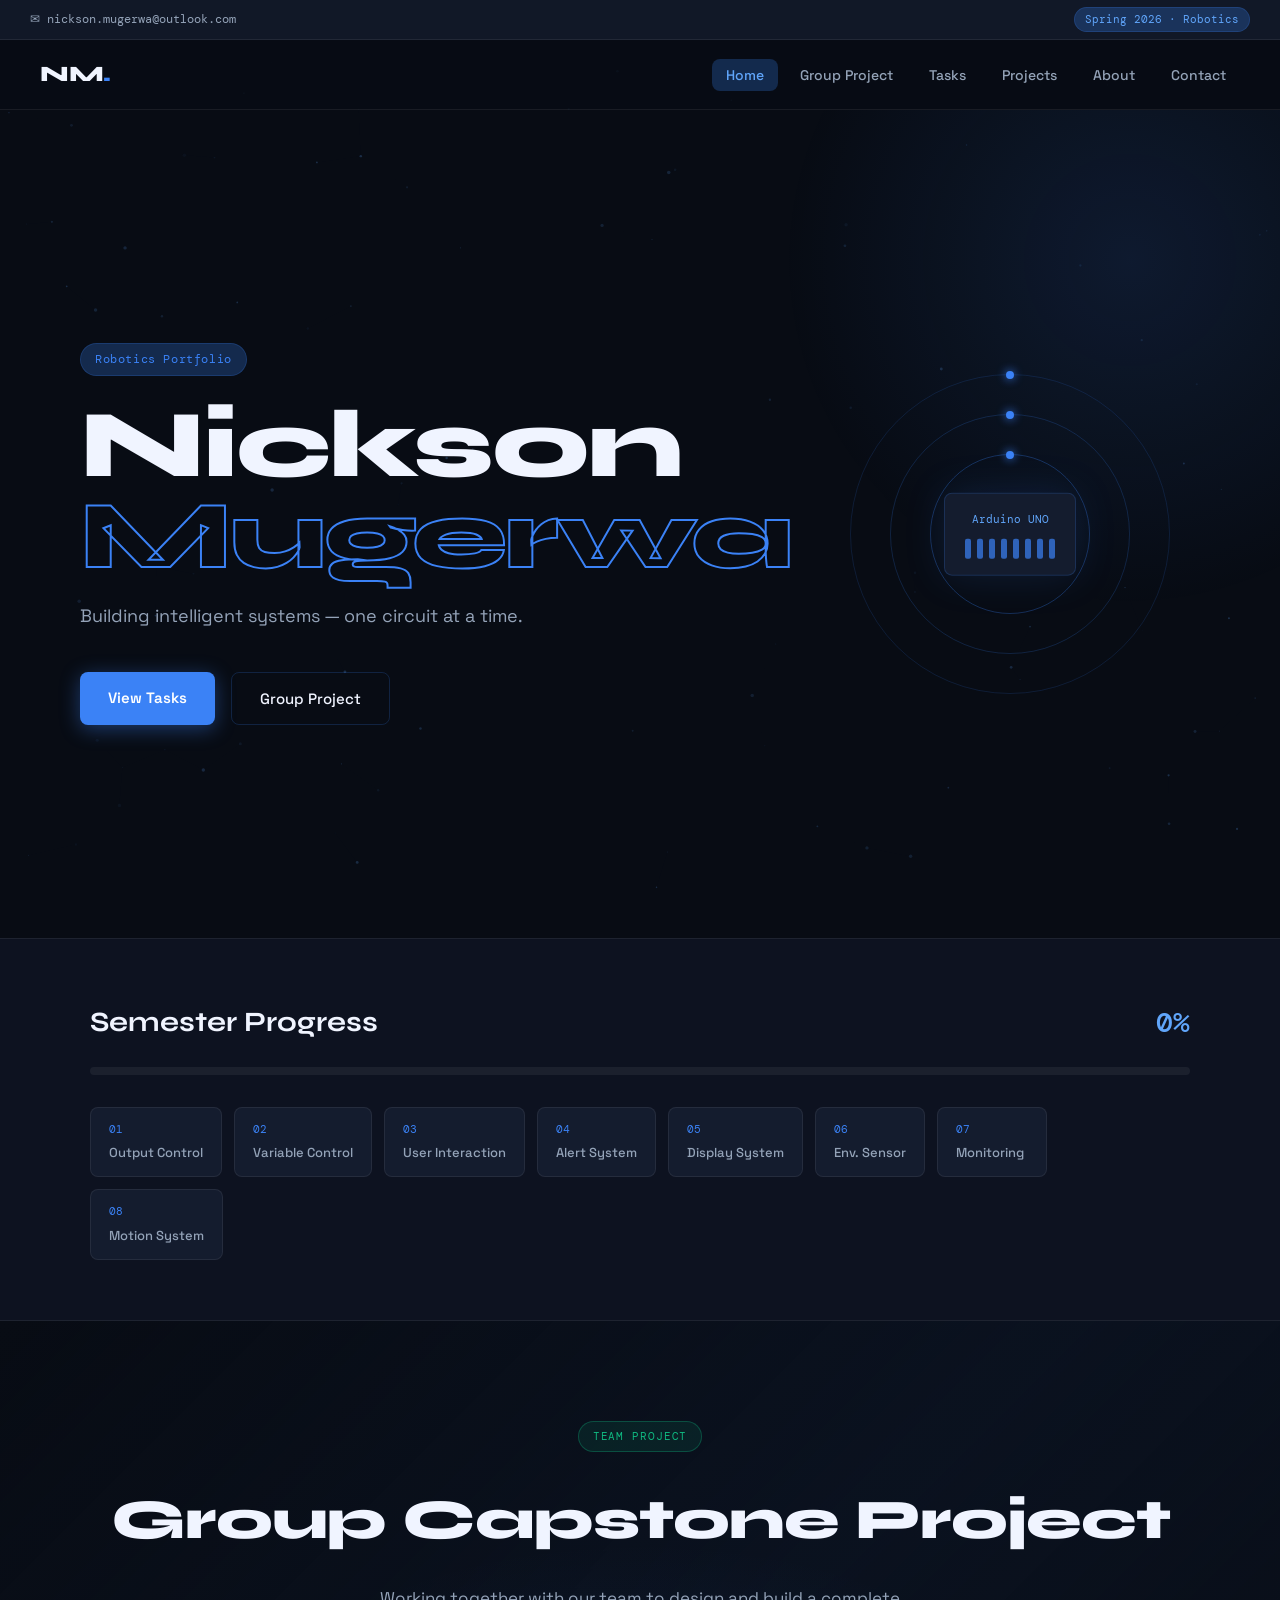
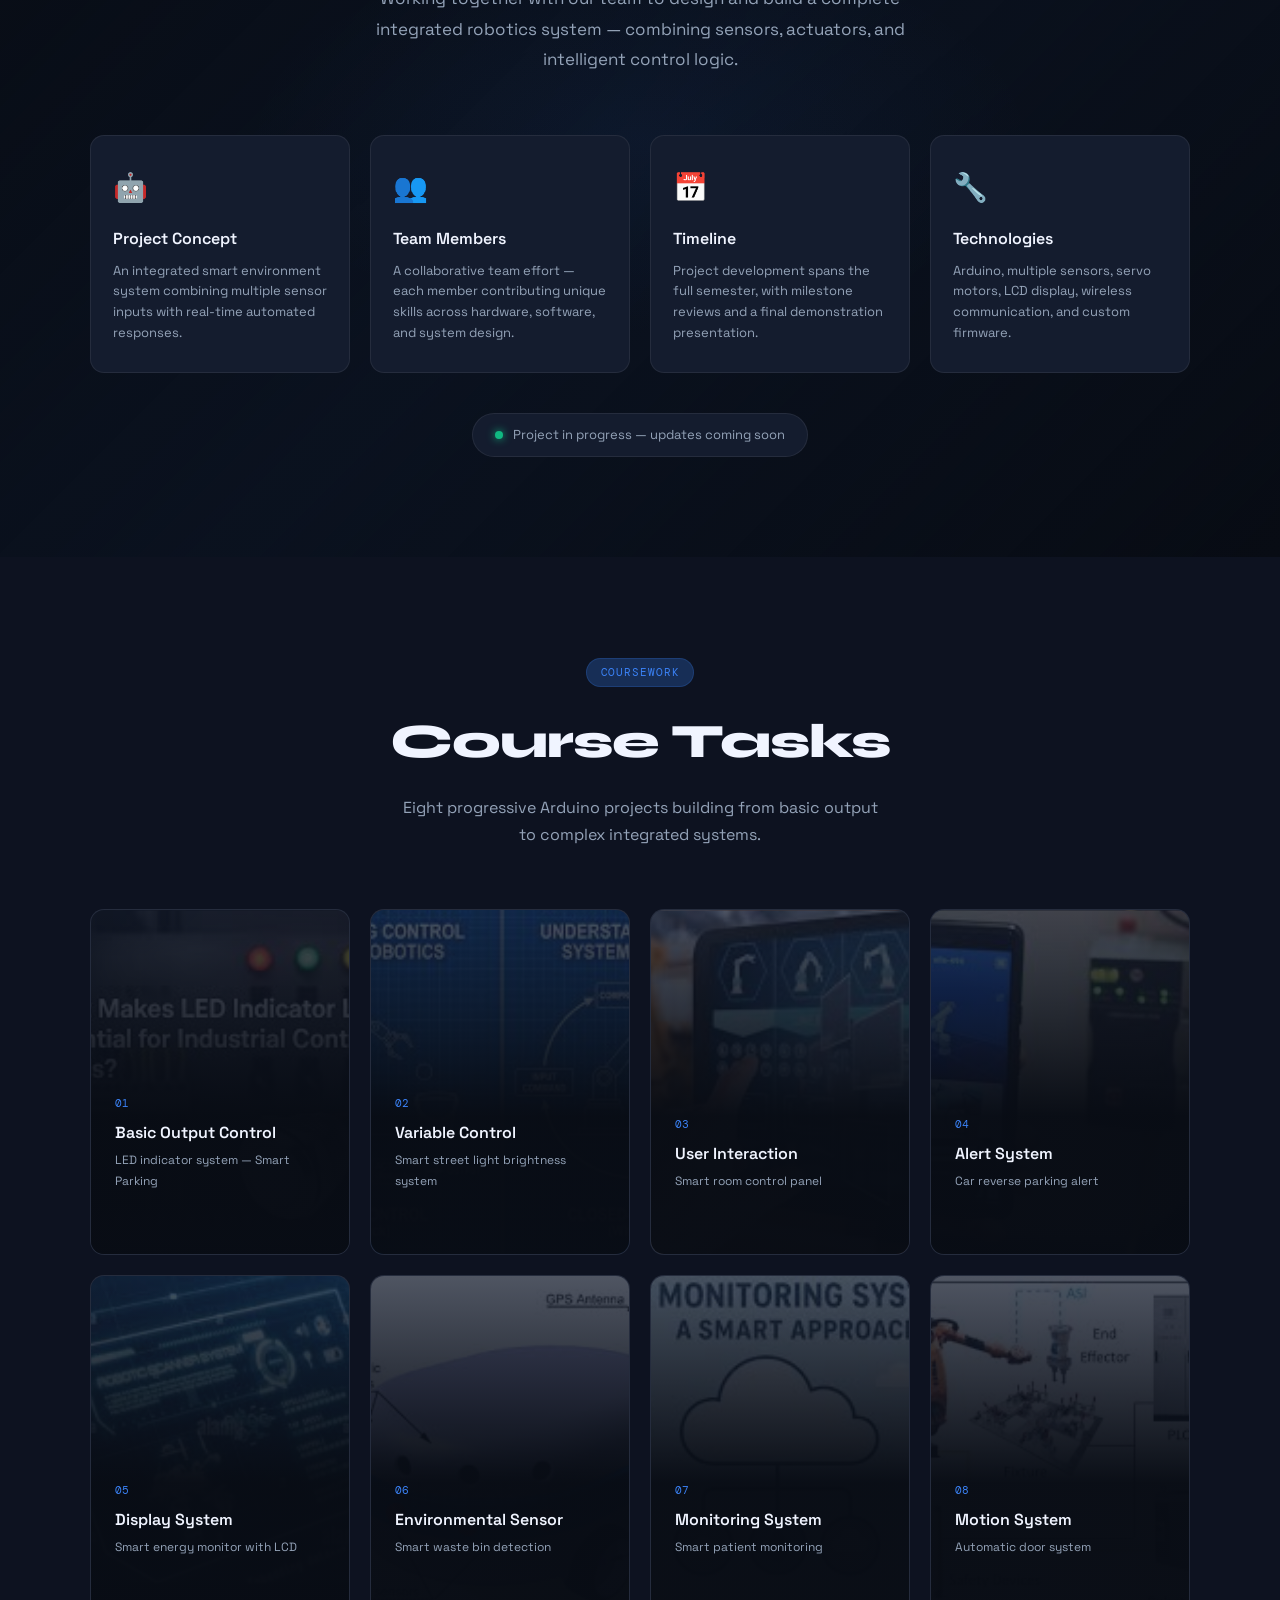
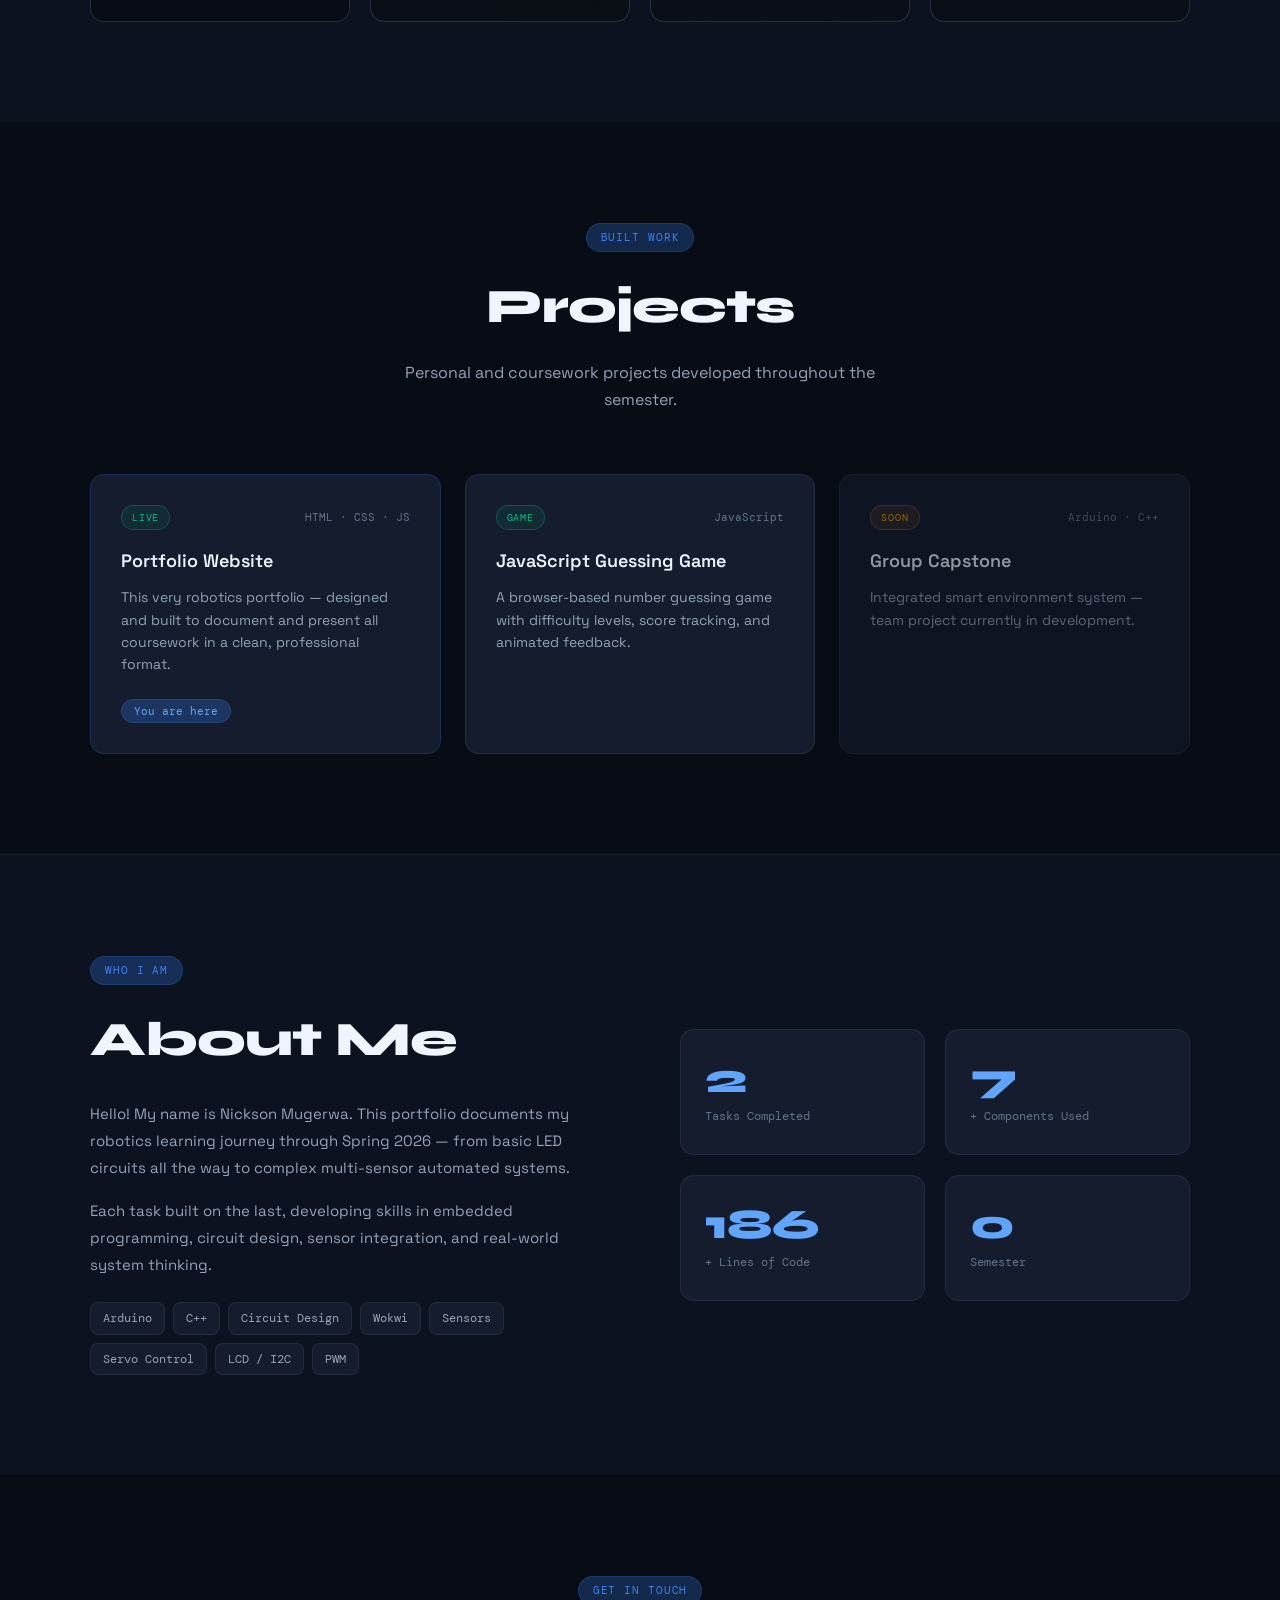
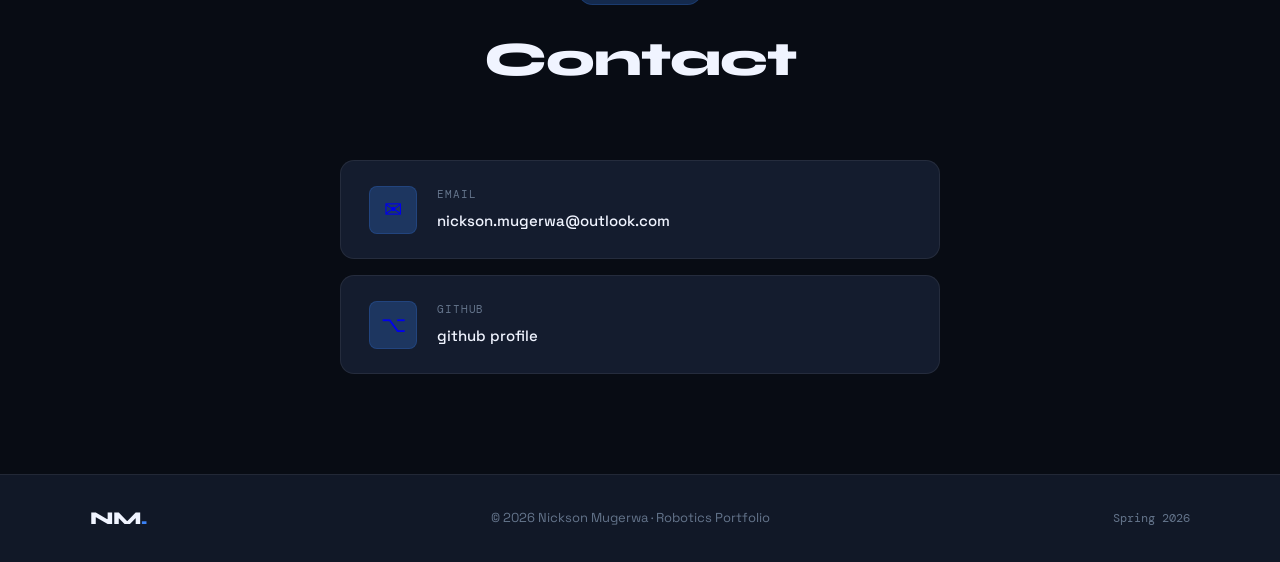
==== commit f5f484c5: "Improve the links to the tasks" ====
--- a/index.html
+++ b/index.html
@@ -330,11 +330,11 @@
         <span class="contact-value">nickson.mugerwa@outlook.com</span>
       </div>
     </a>
-    <a href="https://github.com/student" target="_blank" class="contact-card">
+    <a href="https://github.com/Nickson046" target="_blank" class="contact-card">
       <div class="contact-icon">⌥</div>
       <div class="contact-info">
         <span class="contact-label">GitHub</span>
-        <span class="contact-value">github.com/student</span>
+        <span class="contact-value">github profile</span>
       </div>
     </a>
   </div>
